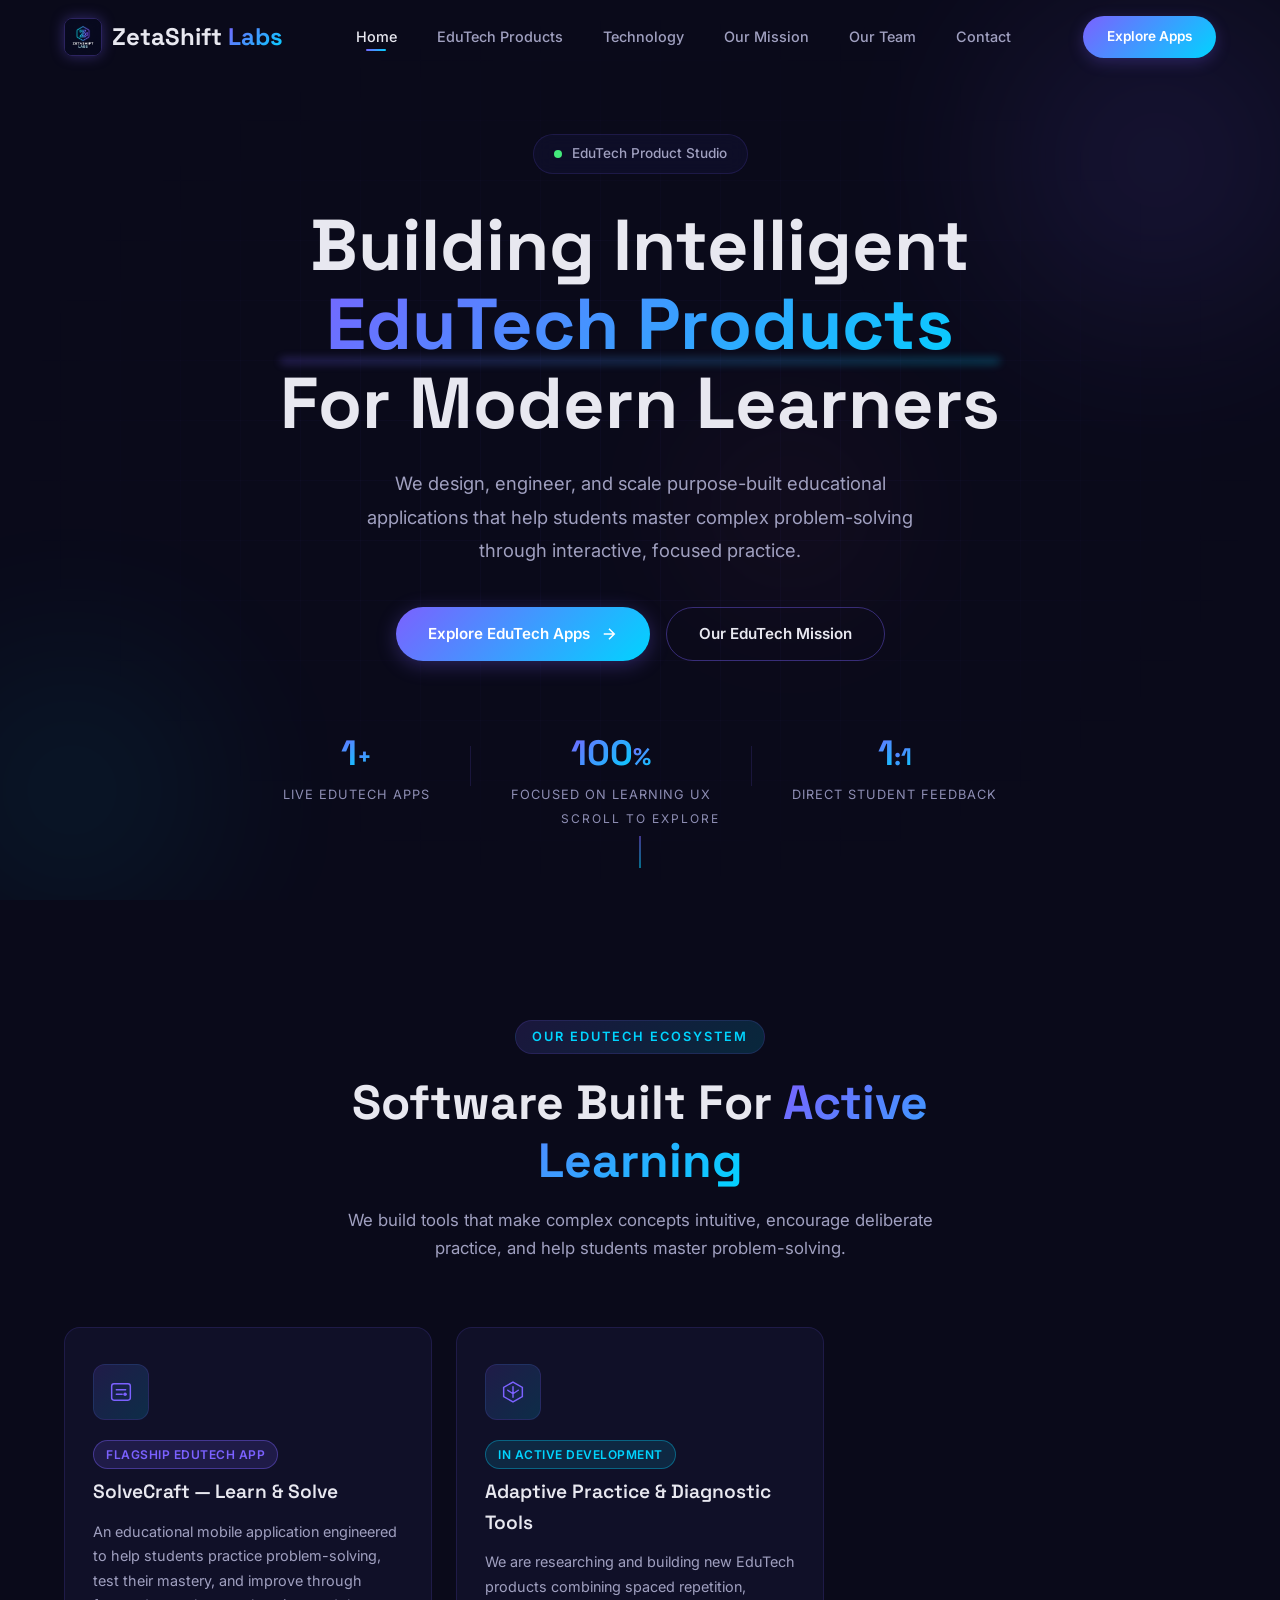
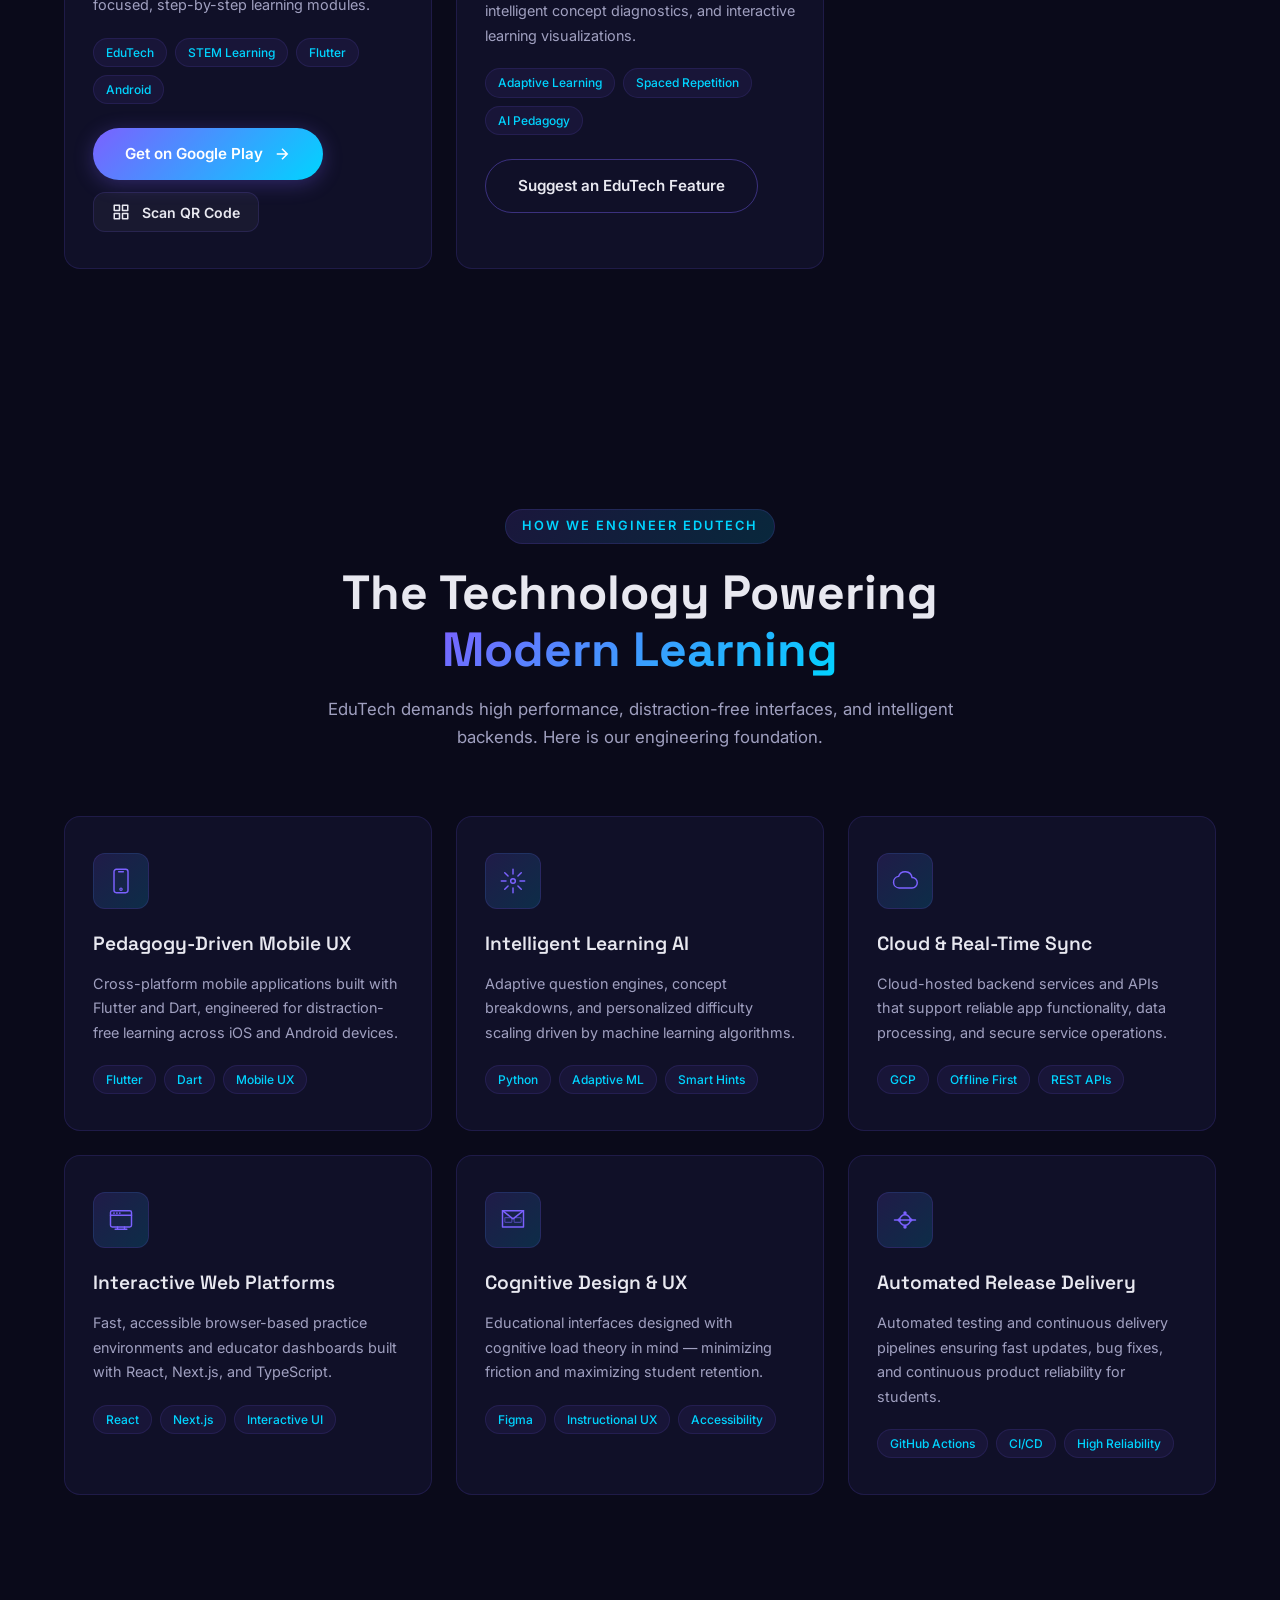
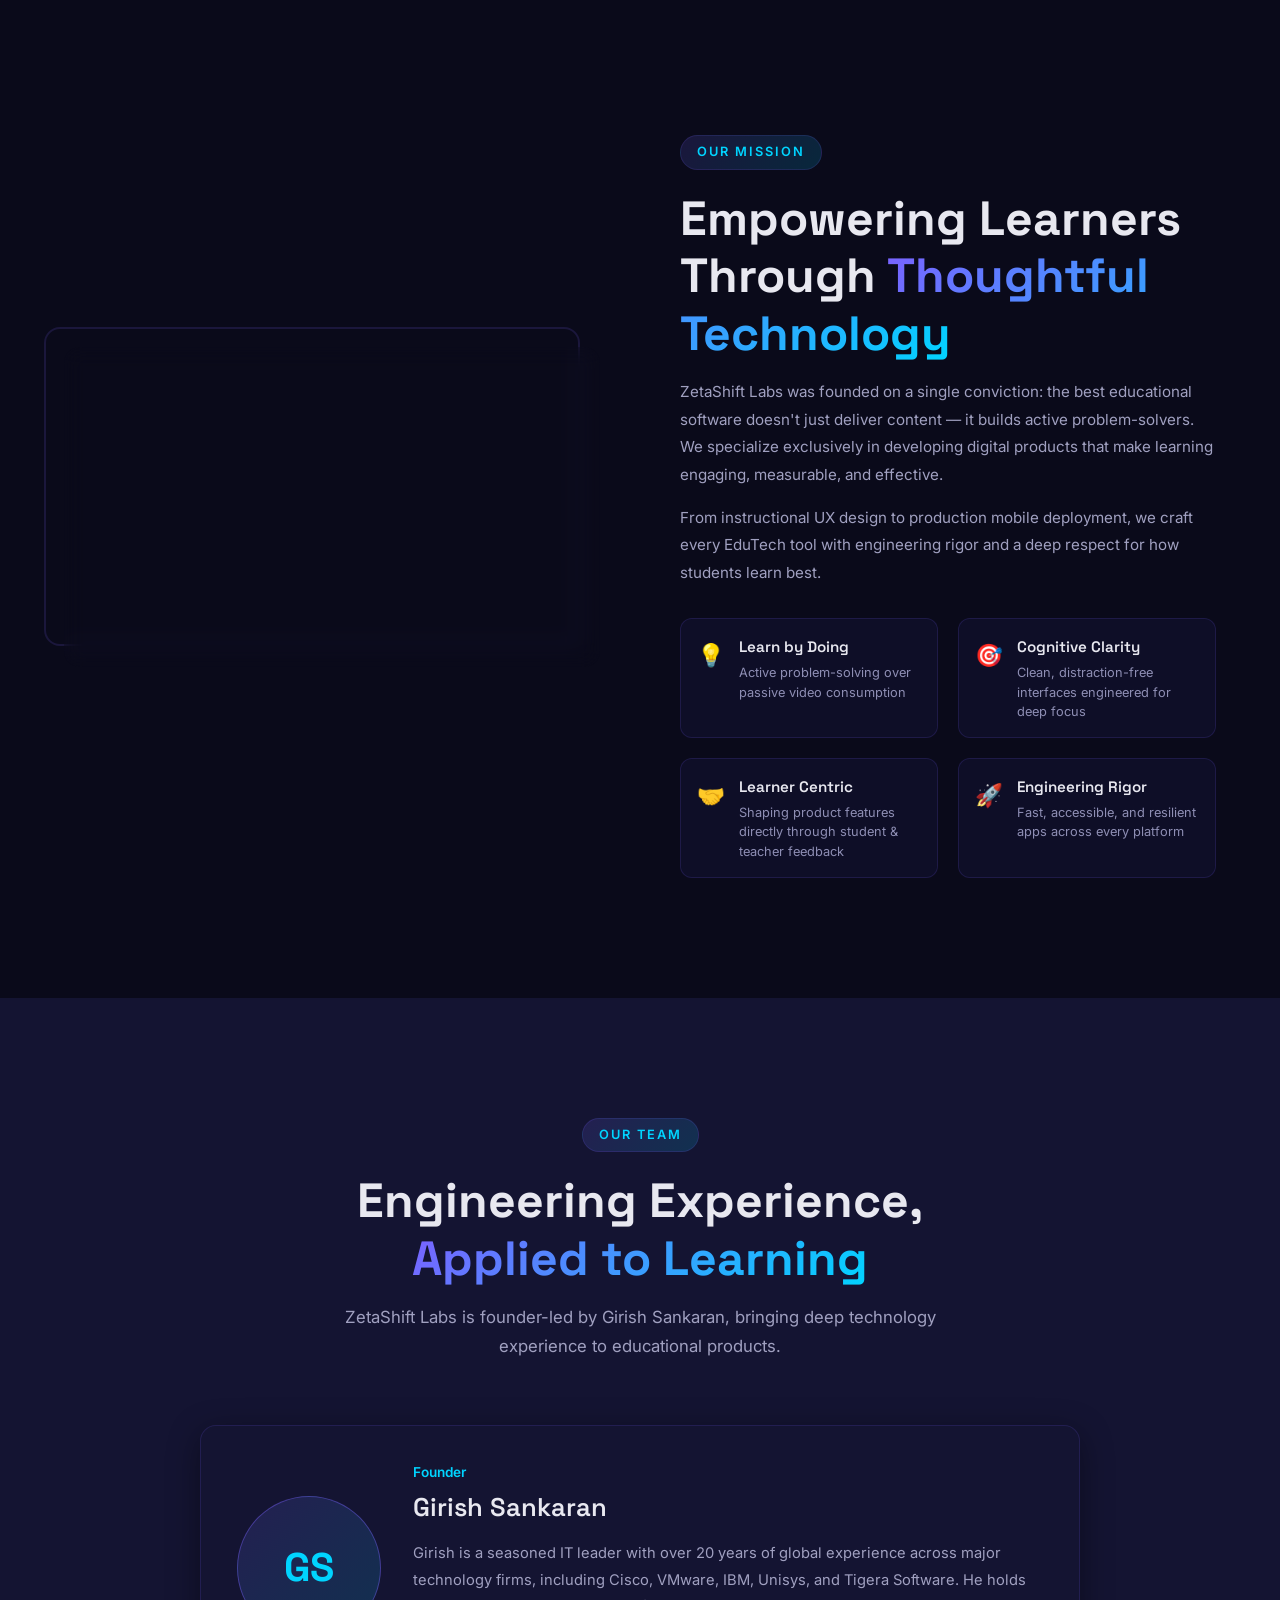
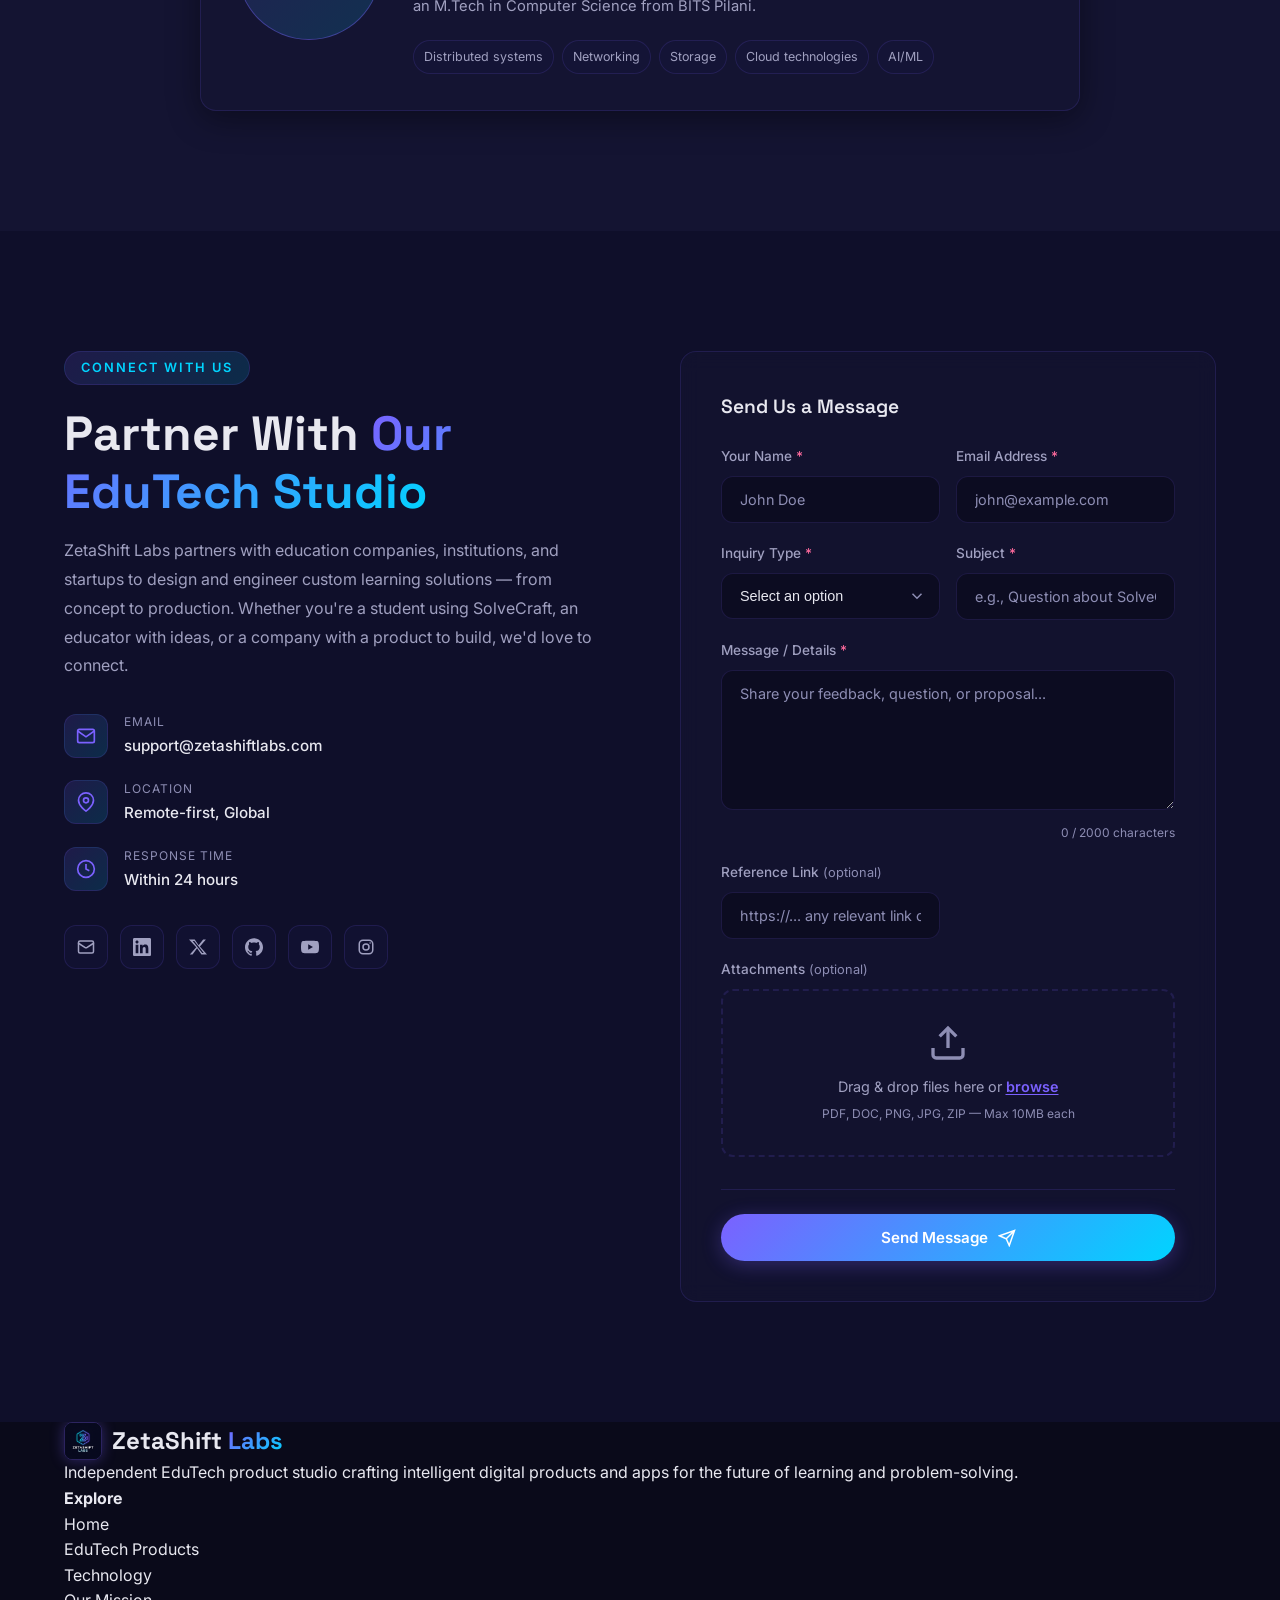
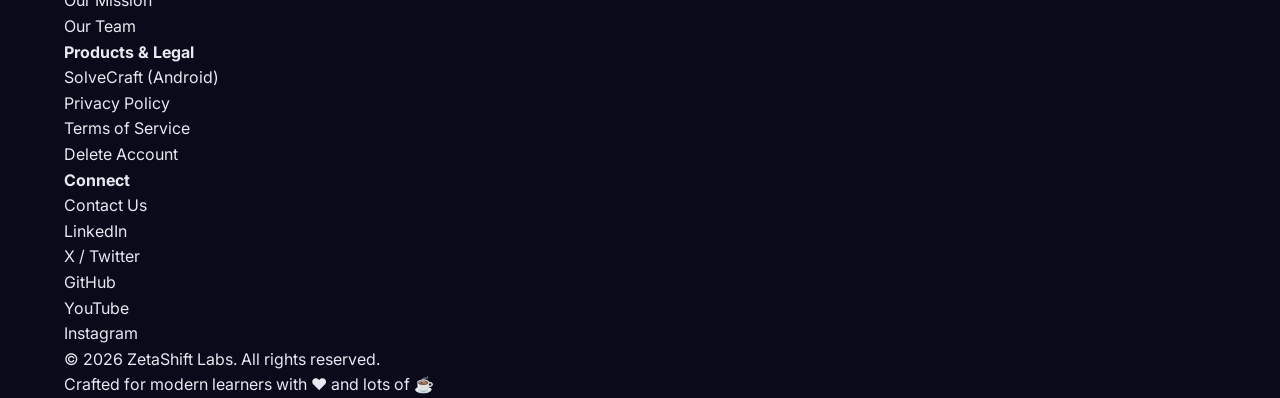
==== index.html @ 67ce3024 "Refine founder profile bio" ====
<!DOCTYPE html>
<html lang="en">

<head>
    <!-- Google tag (gtag.js) -->
    <script async src="https://www.googletagmanager.com/gtag/js?id=G-91YYLYGNWC"></script>
    <script>
      window.dataLayer = window.dataLayer || [];
      function gtag(){dataLayer.push(arguments);}
      gtag('js', new Date());

      gtag('config', 'G-91YYLYGNWC');
    </script>
    <meta charset="UTF-8">
    <meta name="viewport" content="width=device-width, initial-scale=1.0">
    <meta name="description"
        content="ZetaShift Labs — Independent EduTech product studio designing and engineering next-generation learning apps, problem-solving tools, and interactive educational platforms.">
    <meta name="keywords"
        content="EduTech, educational technology, learning apps, SolveCraft, problem solving, STEM education, mobile learning, ZetaShift Labs">
    <meta name="author" content="ZetaShift Labs">
    <meta property="og:title" content="ZetaShift Labs — EduTech Product Studio & Learning Apps">
    <meta property="og:description"
        content="Designing and engineering next-generation EduTech products and learning applications that transform how people learn.">
    <meta property="og:type" content="website">
    <meta property="og:url" content="https://zetashiftlabs.com/">
    <meta property="og:site_name" content="ZetaShift Labs">
    <meta property="og:image" content="https://zetashiftlabs.com/zetashift-logo.jpg">
    <meta property="og:image:width" content="1024">
    <meta property="og:image:height" content="1024">
    <meta property="og:image:alt" content="ZetaShift Labs Logo">
    <meta name="twitter:card" content="summary_large_image">
    <meta name="twitter:title" content="ZetaShift Labs — EduTech Product Studio & Learning Apps">
    <meta name="twitter:description"
        content="Designing and engineering next-generation EduTech products and learning applications that transform how people learn.">
    <meta name="twitter:image" content="https://zetashiftlabs.com/zetashift-logo.jpg">
    <link rel="canonical" href="https://zetashiftlabs.com/">
    <title>ZetaShift Labs — EduTech Product Studio & Learning Apps</title>
    <link rel="icon" type="image/x-icon" href="favicon.ico">
    <link rel="icon" type="image/png" sizes="48x48" href="favicon-48x48.png">
    <link rel="icon" type="image/png" sizes="96x96" href="favicon-96x96.png">
    <link rel="icon" type="image/png" sizes="192x192" href="favicon-192x192.png">
    <link rel="apple-touch-icon" sizes="180x180" href="apple-touch-icon.png">
    <link rel="preconnect" href="https://fonts.googleapis.com">
    <link rel="preconnect" href="https://fonts.gstatic.com" crossorigin>
    <link
        href="https://fonts.googleapis.com/css2?family=Inter:wght@300;400;500;600;700;800;900&family=Space+Grotesk:wght@400;500;600;700&display=swap"
        rel="stylesheet">
    <link rel="stylesheet" href="index.css">

    <!-- Schema.org Structured Data -->
    <script type="application/ld+json">
    {
      "@context": "https://schema.org",
      "@graph": [
        {
          "@type": "WebSite",
          "@id": "https://zetashiftlabs.com/#website",
          "url": "https://zetashiftlabs.com/",
          "name": "ZetaShift Labs",
          "alternateName": [
            "zetashiftlabs",
            "ZetaShift",
            "ZetaShiftLabs",
            "ZetaShift Labs Studio"
          ],
          "description": "EduTech product studio designing and engineering next-generation learning apps, problem-solving tools, and interactive educational platforms.",
          "inLanguage": "en"
        },
        {
          "@type": "Organization",
          "@id": "https://zetashiftlabs.com/#organization",
          "name": "ZetaShift Labs",
          "alternateName": "zetashiftlabs",
          "url": "https://zetashiftlabs.com/",
          "logo": {
            "@type": "ImageObject",
            "url": "https://zetashiftlabs.com/favicon-192x192.png",
            "width": 192,
            "height": 192
          },
          "image": "https://zetashiftlabs.com/zetashift-logo.jpg",
          "description": "EduTech product studio designing and building next-generation learning applications and educational tools.",
          "contactPoint": {
            "@type": "ContactPoint",
            "email": "support@zetashiftlabs.com",
            "contactType": "customer service"
          },
          "sameAs": [
            "https://www.linkedin.com/company/zetashift-labs/",
            "https://github.com/ZetaShift-Labs"
          ]
        },
        {
          "@type": "SoftwareApplication",
          "@id": "https://zetashiftlabs.com/#solvecraft",
          "name": "SolveCraft — Learn & Solve",
          "operatingSystem": "Android",
          "applicationCategory": "EducationalApplication",
          "installUrl": "https://play.google.com/store/apps/details?id=com.girishks.snapsolve",
          "author": {
            "@id": "https://zetashiftlabs.com/#organization"
          },
          "publisher": {
            "@id": "https://zetashiftlabs.com/#organization"
          },
          "offers": {
            "@type": "Offer",
            "price": "0",
            "priceCurrency": "INR"
          },
          "description": "Educational mobile application engineered to help students practice problem-solving, test mastery, and learn through focused step-by-step learning modules."
        }
      ]
    }
    </script>
</head>

<body>
    <!-- ========== NAVIGATION ========== -->
    <nav class="navbar" id="navbar">
        <div class="nav-container">
            <a href="#home" class="nav-logo" id="nav-logo">
                <img src="zetashift-logo.jpg" alt="ZetaShift Labs Logo" class="logo-img">
                <span class="logo-text">ZetaShift <span class="logo-accent">Labs</span></span>
            </a>
            <ul class="nav-links" id="nav-links">
                <li><a href="#home" class="nav-link active">Home</a></li>
                <li><a href="#products" class="nav-link">EduTech Products</a></li>
                <li><a href="#technology" class="nav-link">Technology</a></li>
                <li><a href="#about" class="nav-link">Our Mission</a></li>
                <li><a href="#team" class="nav-link">Our Team</a></li>
                <li><a href="#contact" class="nav-link">Contact</a></li>
            </ul>
            <a href="#products" class="nav-cta" id="nav-cta">Explore Apps</a>
            <button class="nav-toggle" id="nav-toggle" aria-label="Toggle navigation">
                <span class="toggle-line"></span>
                <span class="toggle-line"></span>
                <span class="toggle-line"></span>
            </button>
        </div>
    </nav>

    <!-- ========== HERO SECTION ========== -->
    <section class="hero" id="home">
        <div class="hero-bg">
            <div class="hero-grid"></div>
            <div class="hero-orb hero-orb--1"></div>
            <div class="hero-orb hero-orb--2"></div>
            <div class="hero-orb hero-orb--3"></div>
            <div class="hero-particles" id="hero-particles"></div>
        </div>
        <div class="hero-content">
            <div class="hero-badge" id="hero-badge">
                <span class="badge-dot"></span>
                <span>EduTech Product Studio</span>
            </div>
            <h1 class="hero-title" id="hero-title">
                <span class="title-line">Building Intelligent</span>
                <span class="title-line title-gradient">EduTech Products</span>
                <span class="title-line">For Modern Learners</span>
            </h1>
            <p class="hero-subtitle" id="hero-subtitle">
                We design, engineer, and scale purpose-built educational applications that help students master complex problem-solving through interactive, focused practice.
            </p>
            <div class="hero-actions" id="hero-actions">
                <a href="#products" class="btn btn-primary">
                    <span>Explore EduTech Apps</span>
                    <svg class="btn-arrow" viewBox="0 0 24 24" fill="none" stroke="currentColor" stroke-width="2">
                        <path d="M5 12h14M12 5l7 7-7 7" />
                    </svg>
                </a>
                <a href="#about" class="btn btn-secondary">
                    <span>Our EduTech Mission</span>
                </a>
            </div>

            <div class="hero-stats" id="hero-stats">
                <div class="stat">
                    <span class="stat-number" data-count="1">0</span><span class="stat-suffix">+</span>
                    <span class="stat-label">Live EduTech Apps</span>
                </div>
                <div class="stat-divider"></div>
                <div class="stat">
                    <span class="stat-number" data-count="100">0</span><span class="stat-suffix">%</span>
                    <span class="stat-label">Focused on Learning UX</span>
                </div>
                <div class="stat-divider"></div>
                <div class="stat">
                    <span class="stat-number" data-count="1">0</span><span class="stat-suffix">:1</span>
                    <span class="stat-label">Direct Student Feedback</span>
                </div>
            </div>
        </div>
        <div class="hero-scroll">
            <a href="#products" class="scroll-indicator" id="scroll-indicator">
                <span class="scroll-text">Scroll to explore</span>
                <span class="scroll-line"></span>
            </a>
        </div>
    </section>

    <!-- ========== PRODUCTS SECTION (PRIMARY SHOWCASE) ========== -->
    <section class="section products-section" id="products">
        <div class="container">
            <div class="section-header">
                <span class="section-tag">Our EduTech Ecosystem</span>
                <h2 class="section-title">Software Built For <span class="text-gradient">Active Learning</span></h2>
                <p class="section-subtitle">We build tools that make complex concepts intuitive, encourage deliberate practice, and help students master problem-solving.</p>
            </div>

            <div class="services-grid">
                <!-- Flagship Product: SolveCraft -->
                <div class="service-card" id="featured-solvecraft">
                    <div class="service-icon">
                        <svg viewBox="0 0 48 48" fill="none">
                            <rect x="8" y="10" width="32" height="28" rx="4" stroke="currentColor" stroke-width="2.5" />
                            <path d="M16 20h16M16 28h10" stroke="currentColor" stroke-width="2.5"
                                stroke-linecap="round" />
                            <circle cx="31" cy="28" r="3" fill="currentColor" />
                        </svg>
                    </div>
                    <div style="display: flex; align-items: center; gap: 8px; margin-bottom: 8px;">
                        <span class="badge-pill">Flagship EduTech App</span>
                    </div>
                    <h3 class="service-title">SolveCraft — Learn & Solve</h3>
                    <p class="service-desc">An educational mobile application engineered to help students practice problem-solving, test their mastery, and improve through focused, step-by-step learning modules.</p>
                    <ul class="service-tags">
                        <li>EduTech</li>
                        <li>STEM Learning</li>
                        <li>Flutter</li>
                        <li>Android</li>
                    </ul>
                    <div class="solvecraft-actions">
                        <a href="https://play.google.com/store/apps/details?id=com.girishks.snapsolve" target="_blank"
                            rel="noopener noreferrer" class="btn btn-primary" id="btn-playstore-download"
                            data-package="com.girishks.snapsolve"
                            style="display: inline-flex; width: auto;">
                            <span>Get on Google Play</span>
                            <svg class="btn-arrow" viewBox="0 0 24 24" fill="none" stroke="currentColor" stroke-width="2">
                                <path d="M5 12h14M12 5l7 7-7 7" />
                            </svg>
                        </a>

                        <div class="qr-code-wrapper" id="qr-scan-wrapper">
                            <button type="button" class="btn btn-secondary qr-trigger-btn" id="qr-toggle-btn"
                                aria-expanded="false" aria-controls="solvecraft-qr-popover" title="Scan QR to install directly on phone">
                                <svg width="18" height="18" viewBox="0 0 24 24" fill="none" stroke="currentColor" stroke-width="2" stroke-linecap="round" stroke-linejoin="round" style="margin-right: 6px;">
                                    <rect x="3" y="3" width="7" height="7"></rect>
                                    <rect x="14" y="3" width="7" height="7"></rect>
                                    <rect x="14" y="14" width="7" height="7"></rect>
                                    <rect x="3" y="14" width="7" height="7"></rect>
                                </svg>
                                <span>Scan QR Code</span>
                            </button>
                            <div class="qr-code-popover" id="solvecraft-qr-popover" role="dialog" aria-label="SolveCraft Scan Code">
                                <div class="qr-popover-header">
                                    <span class="qr-popover-title">Scan with Phone</span>
                                    <button type="button" class="qr-popover-close" id="qr-close-btn" aria-label="Close QR Code">&times;</button>
                                </div>
                                <div class="qr-img-frame">
                                    <img src="solvecraft-qr.png" alt="SolveCraft Google Play Scan Code" width="160" height="160" loading="lazy">
                                </div>
                                <p class="qr-popover-desc">Point your phone camera to download directly from Google Play</p>
                            </div>
                        </div>
                    </div>
                </div>

                <!-- Product Pipeline / Future Apps -->
                <div class="service-card" id="featured-future">
                    <div class="service-icon">
                        <svg viewBox="0 0 48 48" fill="none">
                            <path d="M24 7l16 9v16l-16 9-16-9V16l16-9z" stroke="currentColor" stroke-width="2.5" />
                            <path d="M24 15v18M15 21l9 6 9-6" stroke="currentColor" stroke-width="2.5"
                                stroke-linecap="round" stroke-linejoin="round" />
                        </svg>
                    </div>
                    <div style="display: flex; align-items: center; gap: 8px; margin-bottom: 8px;">
                        <span class="badge-pill badge-pill--secondary">In Active Development</span>
                    </div>
                    <h3 class="service-title">Adaptive Practice & Diagnostic Tools</h3>
                    <p class="service-desc">We are researching and building new EduTech products combining spaced repetition, intelligent concept diagnostics, and interactive learning visualizations.</p>
                    <ul class="service-tags">
                        <li>Adaptive Learning</li>
                        <li>Spaced Repetition</li>
                        <li>AI Pedagogy</li>
                    </ul>
                    <div style="margin-top: 1.5rem;">
                        <a href="#contact" class="btn btn-secondary" style="display: inline-flex; width: auto;">
                            <span>Suggest an EduTech Feature</span>
                        </a>
                    </div>
                </div>
            </div>
        </div>
    </section>

    <!-- ========== TECHNOLOGY & CAPABILITIES SECTION ========== -->
    <section class="section technology" id="technology">
        <div class="container">
            <div class="section-header">
                <span class="section-tag">How We Engineer EduTech</span>
                <h2 class="section-title">The Technology Powering <span class="text-gradient">Modern Learning</span></h2>
                <p class="section-subtitle">EduTech demands high performance, distraction-free interfaces, and intelligent backends. Here is our engineering foundation.</p>
            </div>
            <div class="services-grid">
                <div class="service-card" id="tech-mobile">
                    <div class="service-icon">
                        <svg viewBox="0 0 48 48" fill="none">
                            <rect x="12" y="4" width="24" height="40" rx="4" stroke="currentColor" stroke-width="2.5" />
                            <path d="M20 8h8" stroke="currentColor" stroke-width="2.5" stroke-linecap="round" />
                            <circle cx="24" cy="38" r="2" stroke="currentColor" stroke-width="2" />
                        </svg>
                    </div>
                    <h3 class="service-title">Pedagogy-Driven Mobile UX</h3>
                    <p class="service-desc">Cross-platform mobile applications built with Flutter and Dart, engineered for distraction-free learning across iOS and Android devices.</p>
                    <ul class="service-tags">
                        <li>Flutter</li>
                        <li>Dart</li>
                        <li>Mobile UX</li>
                    </ul>
                </div>
                <div class="service-card" id="tech-ai">
                    <div class="service-icon">
                        <svg viewBox="0 0 48 48" fill="none">
                            <circle cx="24" cy="24" r="4" stroke="currentColor" stroke-width="2.5" />
                            <path
                                d="M24 4v8M24 36v8M4 24h8M36 24h8M9.86 9.86l5.66 5.66M32.48 32.48l5.66 5.66M9.86 38.14l5.66-5.66M32.48 15.52l5.66-5.66"
                                stroke="currentColor" stroke-width="2.5" stroke-linecap="round" />
                        </svg>
                    </div>
                    <h3 class="service-title">Intelligent Learning AI</h3>
                    <p class="service-desc">Adaptive question engines, concept breakdowns, and personalized difficulty scaling driven by machine learning algorithms.</p>
                    <ul class="service-tags">
                        <li>Python</li>
                        <li>Adaptive ML</li>
                        <li>Smart Hints</li>
                    </ul>
                </div>
                <div class="service-card" id="tech-cloud">
                    <div class="service-icon">
                        <svg viewBox="0 0 48 48" fill="none">
                            <path d="M14 36a10 10 0 01-1-19.9A12 12 0 0136.1 18 8 8 0 0136 36H14z" stroke="currentColor"
                                stroke-width="2.5" stroke-linecap="round" stroke-linejoin="round" />
                        </svg>
                    </div>
                    <h3 class="service-title">Cloud & Real-Time Sync</h3>
                    <p class="service-desc">Cloud-hosted backend services and APIs that support reliable app functionality, data processing, and secure service operations.</p>
                    <ul class="service-tags">
                        <li>GCP</li>
                        <li>Offline First</li>
                        <li>REST APIs</li>
                    </ul>
                </div>
                <div class="service-card" id="tech-web">
                    <div class="service-icon">
                        <svg viewBox="0 0 48 48" fill="none">
                            <rect x="6" y="8" width="36" height="28" rx="3" stroke="currentColor" stroke-width="2.5" />
                            <path d="M6 16h36M18 36v4M30 36v4M14 40h20" stroke="currentColor" stroke-width="2.5"
                                stroke-linecap="round" />
                            <circle cx="12" cy="12" r="1.5" fill="currentColor" />
                            <circle cx="17" cy="12" r="1.5" fill="currentColor" />
                            <circle cx="22" cy="12" r="1.5" fill="currentColor" />
                        </svg>
                    </div>
                    <h3 class="service-title">Interactive Web Platforms</h3>
                    <p class="service-desc">Fast, accessible browser-based practice environments and educator dashboards built with React, Next.js, and TypeScript.</p>
                    <ul class="service-tags">
                        <li>React</li>
                        <li>Next.js</li>
                        <li>Interactive UI</li>
                    </ul>
                </div>
                <div class="service-card" id="tech-ui">
                    <div class="service-icon">
                        <svg viewBox="0 0 48 48" fill="none">
                            <path d="M6 8h36v28H6z" stroke="currentColor" stroke-width="2.5" stroke-linejoin="round" />
                            <path d="M6 8l18 14L42 8" stroke="currentColor" stroke-width="2.5" stroke-linecap="round"
                                stroke-linejoin="round" />
                            <rect x="10" y="20" width="12" height="8" rx="1" stroke="currentColor" stroke-width="2"
                                opacity="0.5" />
                            <rect x="26" y="20" width="12" height="8" rx="1" stroke="currentColor" stroke-width="2"
                                opacity="0.5" />
                        </svg>
                    </div>
                    <h3 class="service-title">Cognitive Design & UX</h3>
                    <p class="service-desc">Educational interfaces designed with cognitive load theory in mind — minimizing friction and maximizing student retention.</p>
                    <ul class="service-tags">
                        <li>Figma</li>
                        <li>Instructional UX</li>
                        <li>Accessibility</li>
                    </ul>
                </div>
                <div class="service-card" id="tech-devops">
                    <div class="service-icon">
                        <svg viewBox="0 0 48 48" fill="none">
                            <path d="M6 24h36" stroke="currentColor" stroke-width="2.5" stroke-linecap="round" />
                            <path d="M14 24c4-12 16-12 20 0" stroke="currentColor" stroke-width="2.5"
                                stroke-linecap="round" />
                            <path d="M14 24c4 12 16 12 20 0" stroke="currentColor" stroke-width="2.5"
                                stroke-linecap="round" />
                            <circle cx="14" cy="24" r="3" fill="currentColor" />
                            <circle cx="34" cy="24" r="3" fill="currentColor" />
                            <circle cx="24" cy="12" r="3" fill="currentColor" />
                            <circle cx="24" cy="36" r="3" fill="currentColor" />
                        </svg>
                    </div>
                    <h3 class="service-title">Automated Release Delivery</h3>
                    <p class="service-desc">Automated testing and continuous delivery pipelines ensuring fast updates, bug fixes, and continuous product reliability for students.</p>
                    <ul class="service-tags">
                        <li>GitHub Actions</li>
                        <li>CI/CD</li>
                        <li>High Reliability</li>
                    </ul>
                </div>
            </div>
        </div>
    </section>

    <!-- ========== ABOUT SECTION ========== -->
    <section class="section about" id="about">
        <div class="container">
            <div class="about-grid">
                <div class="about-visual">
                    <div class="about-image-wrapper">
                        <div class="about-pattern"></div>
                        <div class="about-code-block">
                            <div class="code-header">
                                <span class="code-dot code-dot--red"></span>
                                <span class="code-dot code-dot--yellow"></span>
                                <span class="code-dot code-dot--green"></span>
                                <span class="code-filename">edutech.js</span>
                            </div>
                            <div class="code-body">
                                <pre><code><span class="code-keyword">const</span> <span class="code-var">zetaShift</span> = {
  <span class="code-prop">studio</span>: <span class="code-string">"EduTech Product Lab"</span>,
  <span class="code-prop">niche</span>: <span class="code-string">"Interactive Learning & STEM"</span>,
  <span class="code-prop">flagship</span>: <span class="code-string">"SolveCraft"</span>,
  <span class="code-prop">pedagogy</span>: <span class="code-string">"Learn by Doing"</span>,
  <span class="code-prop">buildApps</span>() {
    <span class="code-keyword">return</span> <span class="code-string">`Empowering Curious Minds`</span>;
  }
};</code></pre>
                            </div>
                        </div>
                    </div>
                </div>
                <div class="about-content">
                    <span class="section-tag">Our Mission</span>
                    <h2 class="section-title">Empowering Learners Through <span class="text-gradient">Thoughtful Technology</span></h2>
                    <p class="about-text">
                        ZetaShift Labs was founded on a single conviction: the best educational software doesn't just deliver content — it builds active problem-solvers. We specialize exclusively in developing digital products that make learning engaging, measurable, and effective.
                    </p>
                    <p class="about-text">
                        From instructional UX design to production mobile deployment, we craft every EduTech tool with engineering rigor and a deep respect for how students learn best.
                    </p>
                    <div class="about-values">
                        <div class="value-item">
                            <div class="value-icon" aria-hidden="true">💡</div>
                            <div>
                                <h4 class="value-title">Learn by Doing</h4>
                                <p class="value-desc">Active problem-solving over passive video consumption</p>
                            </div>
                        </div>
                        <div class="value-item">
                            <div class="value-icon" aria-hidden="true">🎯</div>
                            <div>
                                <h4 class="value-title">Cognitive Clarity</h4>
                                <p class="value-desc">Clean, distraction-free interfaces engineered for deep focus</p>
                            </div>
                        </div>
                        <div class="value-item">
                            <div class="value-icon" aria-hidden="true">🤝</div>
                            <div>
                                <h4 class="value-title">Learner Centric</h4>
                                <p class="value-desc">Shaping product features directly through student & teacher feedback</p>
                            </div>
                        </div>
                        <div class="value-item">
                            <div class="value-icon" aria-hidden="true">🚀</div>
                            <div>
                                <h4 class="value-title">Engineering Rigor</h4>
                                <p class="value-desc">Fast, accessible, and resilient apps across every platform</p>
                            </div>
                        </div>
                    </div>
                </div>
            </div>
        </div>
    </section>

    <!-- ========== TEAM SECTION ========== -->
    <section class="section team-section" id="team">
        <div class="container">
            <div class="section-header">
                <span class="section-tag">Our Team</span>
                <h2 class="section-title">Engineering Experience, <span class="text-gradient">Applied to Learning</span></h2>
                <p class="section-subtitle">ZetaShift Labs is founder-led by Girish Sankaran, bringing deep technology experience to educational products.</p>
            </div>
            <article class="team-profile" aria-labelledby="team-founder-name">
                <div class="team-monogram" aria-hidden="true">GS</div>
                <div class="team-profile-content">
                    <p class="team-role">Founder</p>
                    <h3 class="team-name" id="team-founder-name">Girish Sankaran</h3>
                    <p class="team-bio">
                        Girish is a seasoned IT leader with over 20 years of global experience across major technology firms, including Cisco, VMware, IBM, Unisys, and Tigera Software. He holds an M.Tech in Computer Science from BITS Pilani.
                    </p>
                    <ul class="team-specialisms" aria-label="Areas of experience">
                        <li>Distributed systems</li>
                        <li>Networking</li>
                        <li>Storage</li>
                        <li>Cloud technologies</li>
                        <li>AI/ML</li>
                    </ul>
                </div>
            </article>
        </div>
    </section>

    <!-- ========== CONTACT SECTION ========== -->
    <section class="section contact" id="contact">
        <div class="container">
            <div class="contact-grid">
                <div class="contact-info">
                    <span class="section-tag">Connect With Us</span>
                    <h2 class="section-title">Partner With <span class="text-gradient">Our EduTech Studio</span></h2>
                    <p class="contact-text">ZetaShift Labs partners with education companies, institutions, and startups to design and engineer custom learning solutions — from concept to production. Whether you're a student using SolveCraft, an educator with ideas, or a company with a product to build, we'd love to connect.</p>
                    <div class="contact-details">
                        <div class="contact-detail">
                            <div class="contact-detail-icon">
                                <svg viewBox="0 0 24 24" fill="none" stroke="currentColor" stroke-width="2">
                                    <path
                                        d="M4 4h16c1.1 0 2 .9 2 2v12c0 1.1-.9 2-2 2H4c-1.1 0-2-.9-2-2V6c0-1.1.9-2 2-2z" />
                                    <polyline points="22,6 12,13 2,6" />
                                </svg>
                            </div>
                            <div>
                                <span class="detail-label">Email</span>
                                <span class="detail-value">support@zetashiftlabs.com</span>
                            </div>
                        </div>
                        <div class="contact-detail">
                            <div class="contact-detail-icon">
                                <svg viewBox="0 0 24 24" fill="none" stroke="currentColor" stroke-width="2">
                                    <path d="M21 10c0 7-9 13-9 13s-9-6-9-13a9 9 0 0118 0z" />
                                    <circle cx="12" cy="10" r="3" />
                                </svg>
                            </div>
                            <div>
                                <span class="detail-label">Location</span>
                                <span class="detail-value">Remote-first, Global</span>
                            </div>
                        </div>
                        <div class="contact-detail">
                            <div class="contact-detail-icon">
                                <svg viewBox="0 0 24 24" fill="none" stroke="currentColor" stroke-width="2">
                                    <circle cx="12" cy="12" r="10" />
                                    <polyline points="12 6 12 12 16 14" />
                                </svg>
                            </div>
                            <div>
                                <span class="detail-label">Response Time</span>
                                <span class="detail-value">Within 24 hours</span>
                            </div>
                        </div>
                    </div>
                    <div class="contact-socials">
                        <a href="mailto:support@zetashiftlabs.com" class="social-link" id="social-email"
                            aria-label="Email us directly">
                            <svg viewBox="0 0 24 24" fill="none" stroke="currentColor" stroke-width="2"
                                stroke-linecap="round" stroke-linejoin="round">
                                <rect x="2" y="4" width="20" height="16" rx="2" />
                                <path d="m22 7-8.97 5.7a1.94 1.94 0 0 1-2.06 0L2 7" />
                            </svg>
                        </a>
                        <a href="https://www.linkedin.com/company/zetashift-labs/" target="_blank" rel="noopener noreferrer" class="social-link"
                            id="social-linkedin" aria-label="LinkedIn">
                            <svg viewBox="0 0 24 24" fill="currentColor">
                                <path
                                    d="M20.447 20.452h-3.554v-5.569c0-1.328-.027-3.037-1.852-3.037-1.853 0-2.136 1.445-2.136 2.939v5.667H9.351V9h3.414v1.561h.046c.477-.9 1.637-1.85 3.37-1.85 3.601 0 4.267 2.37 4.267 5.455v6.286zM5.337 7.433c-1.144 0-2.063-.926-2.063-2.065 0-1.138.92-2.063 2.063-2.063 1.14 0 2.064.925 2.064 2.063 0 1.139-.925 2.065-2.064 2.065zm1.782 13.019H3.555V9h3.564v11.452zM22.225 0H1.771C.792 0 0 .774 0 1.729v20.542C0 23.227.792 24 1.771 24h20.451C23.2 24 24 23.227 24 22.271V1.729C24 .774 23.2 0 22.222 0h.003z" />
                            </svg>
                        </a>
                        <a href="https://x.com/zetashiftlabs" target="_blank" rel="noopener noreferrer" class="social-link" id="social-x" aria-label="X / Twitter">
                            <svg viewBox="0 0 24 24" fill="currentColor" aria-hidden="true">
                                <path d="M18.901 2h3.68l-8.04 9.19L24 22h-7.406l-5.8-8.485L4.74 22H1.06l8.6-9.83L0 2h7.594l5.243 7.77L18.901 2Zm-1.29 18h2.039L7.084 3.9H4.936L17.611 20Z"/>
                            </svg>
                        </a>
                        <a href="https://github.com/ZetaShift-Labs" target="_blank" rel="noopener noreferrer" class="social-link"
                            id="social-github" aria-label="GitHub">
                            <svg viewBox="0 0 24 24" fill="currentColor">
                                <path
                                    d="M12 .297c-6.63 0-12 5.373-12 12 0 5.303 3.438 9.8 8.205 11.385.6.113.82-.258.82-.577 0-.285-.01-1.04-.015-2.04-3.338.724-4.042-1.61-4.042-1.61C4.422 18.07 3.633 17.7 3.633 17.7c-1.087-.744.084-.729.084-.729 1.205.084 1.838 1.236 1.838 1.236 1.07 1.835 2.809 1.305 3.495.998.108-.776.417-1.305.76-1.605-2.665-.3-5.466-1.332-5.466-5.93 0-1.31.465-2.38 1.235-3.22-.135-.303-.54-1.523.105-3.176 0 0 1.005-.322 3.3 1.23.96-.267 1.98-.399 3-.405 1.02.006 2.04.138 3 .405 2.28-1.552 3.285-1.23 3.285-1.23.645 1.653.24 2.873.12 3.176.765.84 1.23 1.91 1.23 3.22 0 4.61-2.805 5.625-5.475 5.92.42.36.81 1.096.81 2.22 0 1.606-.015 2.896-.015 3.286 0 .315.21.69.825.57C20.565 22.092 24 17.592 24 12.297c0-6.627-5.373-12-12-12" />
                            </svg>
                        </a>
                        <a href="https://www.youtube.com/@ZetaShiftLabs" target="_blank" rel="noopener noreferrer" class="social-link"
                            id="social-youtube" aria-label="YouTube">
                            <svg viewBox="0 0 24 24" fill="currentColor" aria-hidden="true">
                                <path d="M23.5 6.2a3 3 0 0 0-2.1-2.1C19.5 3.6 12 3.6 12 3.6s-7.5 0-9.4.5A3 3 0 0 0 .5 6.2 31 31 0 0 0 0 12a31 31 0 0 0 .5 5.8 3 3 0 0 0 2.1 2.1c1.9.5 9.4.5 9.4.5s7.5 0 9.4-.5a3 3 0 0 0 2.1-2.1A31 31 0 0 0 24 12a31 31 0 0 0-.5-5.8ZM9.6 15.6V8.4l6.3 3.6-6.3 3.6Z" />
                            </svg>
                        </a>
                        <a href="https://www.instagram.com/zetashiftlabs/" target="_blank" rel="noopener noreferrer" class="social-link"
                            id="social-instagram" aria-label="Instagram">
                            <svg viewBox="0 0 24 24" fill="none" stroke="currentColor" stroke-width="2" aria-hidden="true">
                                <rect x="3" y="3" width="18" height="18" rx="5" />
                                <circle cx="12" cy="12" r="4" />
                                <circle cx="17.5" cy="6.5" r="1" fill="currentColor" stroke="none" />
                            </svg>
                        </a>
                    </div>
                </div>
                <div class="contact-form-wrapper">
                    <form class="contact-form" id="contact-form" novalidate>
                        <!-- Honeypot Anti-Spam Field (hidden from human users) -->
                        <div style="position: absolute; left: -9999px; opacity: 0; pointer-events: none;" aria-hidden="true">
                            <label for="form-botcheck">Leave this field blank</label>
                            <input type="text" id="form-botcheck" name="botcheck" tabindex="-1" autocomplete="off">
                        </div>

                        <h3 class="form-step-title">Send Us a Message</h3>

                        <div class="form-row">
                            <div class="form-group">
                                <label for="name" class="form-label">Your Name <span class="required">*</span></label>
                                <input type="text" id="name" name="name" class="form-input" placeholder="John Doe" required>
                                <span class="form-error" id="name-error">Please enter your name</span>
                            </div>
                            <div class="form-group">
                                <label for="email" class="form-label">Email Address <span class="required">*</span></label>
                                <input type="email" id="email" name="email" class="form-input" placeholder="john@example.com" required>
                                <span class="form-error" id="email-error">Please enter a valid email</span>
                            </div>
                        </div>

                        <div class="form-row">
                            <div class="form-group">
                                <label for="inquiry-type" class="form-label">Inquiry Type <span class="required">*</span></label>
                                <div class="select-wrapper">
                                    <select id="inquiry-type" name="inquiry-type" class="form-input form-select" required>
                                        <option value="" disabled selected>Select an option</option>
                                        <option value="SolveCraft Student Feedback / Support">SolveCraft Student Feedback & Support</option>
                                        <option value="Educator / Curriculum Partnership">Educator / Curriculum Partnership</option>
                                        <option value="EduTech Feature Suggestion">EduTech Feature Suggestion</option>
                                        <option value="General EduTech Inquiry">General Studio Inquiry</option>
                                    </select>
                                    <svg class="select-arrow" viewBox="0 0 24 24" fill="none" stroke="currentColor" stroke-width="2">
                                        <path d="M6 9l6 6 6-6" />
                                    </svg>
                                </div>
                                <span class="form-error" id="inquiry-type-error">Please select an inquiry type</span>
                            </div>
                            <div class="form-group">
                                <label for="subject" class="form-label">Subject <span class="required">*</span></label>
                                <input type="text" id="subject" name="subject" class="form-input" placeholder="e.g., Question about SolveCraft" required>
                                <span class="form-error" id="subject-error">Please enter a subject</span>
                            </div>
                        </div>

                        <div class="form-group">
                            <label for="message" class="form-label">Message / Details <span class="required">*</span></label>
                            <textarea id="message" name="message" class="form-input form-textarea"
                                placeholder="Share your feedback, question, or proposal..."
                                rows="5" required></textarea>
                            <span class="form-error" id="message-error">Please enter your message</span>
                            <div class="char-counter"><span id="char-count">0</span> / 2000 characters</div>
                        </div>

                        <div class="form-row">
                            <div class="form-group" style="flex: 1;">
                                <label class="form-label">Reference Link <span class="form-hint">(optional)</span></label>
                                <input type="url" id="reference-link" name="reference-link" class="form-input"
                                    placeholder="https://... any relevant link or reference">
                            </div>
                        </div>

                        <div class="form-group">
                            <label class="form-label">Attachments <span class="form-hint">(optional)</span></label>
                            <div class="file-upload" id="file-upload">
                                <input type="file" id="file-input" name="attachments" multiple
                                    accept=".pdf,.doc,.docx,.png,.jpg,.jpeg,.zip" hidden>
                                <div class="file-upload-area" id="file-upload-area">
                                    <svg class="file-upload-icon" viewBox="0 0 24 24" fill="none"
                                        stroke="currentColor" stroke-width="2">
                                        <path d="M21 15v4a2 2 0 01-2 2H5a2 2 0 01-2-2v-4" />
                                        <polyline points="17 8 12 3 7 8" />
                                        <line x1="12" y1="3" x2="12" y2="15" />
                                    </svg>
                                    <p class="file-upload-text">Drag & drop files here or <span
                                            class="file-upload-link">browse</span></p>
                                    <p class="file-upload-hint">PDF, DOC, PNG, JPG, ZIP — Max 10MB each</p>
                                </div>
                                <div class="file-list" id="file-list"></div>
                            </div>
                        </div>

                        <div class="form-nav" style="margin-top: 20px;">
                            <button type="submit" class="btn btn-primary btn-full" id="contact-submit">
                                <span>Send Message</span>
                                <svg class="btn-arrow" viewBox="0 0 24 24" fill="none" stroke="currentColor"
                                    stroke-width="2">
                                    <path d="M22 2L11 13M22 2l-7 20-4-9-9-4 20-7z" />
                                </svg>
                            </button>
                        </div>

                        <!-- SUCCESS STATE -->
                        <div class="form-success" id="form-success">
                            <div class="success-animation">
                                <svg class="success-checkmark" viewBox="0 0 52 52">
                                    <circle class="success-circle" cx="26" cy="26" r="25" fill="none" />
                                    <path class="success-check" fill="none" d="M14.1 27.2l7.1 7.2 16.7-16.8" />
                                </svg>
                            </div>
                            <h3 class="success-title">Message Received!</h3>
                            <p class="success-text">Thank you for connecting with ZetaShift Labs. We've received your message and will get back to you shortly.</p>
                            <button type="button" class="btn btn-secondary" onclick="resetForm()">Send Another Message</button>
                        </div>
                    </form>
                </div>
            </div>
        </div>
    </section>

    <!-- ========== FOOTER ========== -->
    <footer class="footer" id="footer">
        <div class="container">
            <div class="footer-grid">
                <div class="footer-brand">
                    <a href="#home" class="nav-logo">
                        <img src="zetashift-logo.jpg" alt="ZetaShift Labs Logo" class="logo-img">
                        <span class="logo-text">ZetaShift <span class="logo-accent">Labs</span></span>
                    </a>
                    <p class="footer-desc">Independent EduTech product studio crafting intelligent digital products and apps for the future of learning and problem-solving.</p>
                </div>
                <div class="footer-links-group">
                    <h4 class="footer-heading">Explore</h4>
                    <ul class="footer-links">
                        <li><a href="#home">Home</a></li>
                        <li><a href="#products">EduTech Products</a></li>
                        <li><a href="#technology">Technology</a></li>
                        <li><a href="#about">Our Mission</a></li>
                        <li><a href="#team">Our Team</a></li>
                    </ul>
                </div>
                <div class="footer-links-group">
                    <h4 class="footer-heading">Products & Legal</h4>
                    <ul class="footer-links">
                        <li><a href="https://play.google.com/store/apps/details?id=com.girishks.snapsolve" data-package="com.girishks.snapsolve" target="_blank" rel="noopener noreferrer">SolveCraft (Android)</a></li>
                        <li><a href="privacy-policy.html" target="_blank">Privacy Policy</a></li>
                        <li><a href="terms-of-service.html" target="_blank">Terms of Service</a></li>
                        <li><a href="delete-account.html" target="_blank">Delete Account</a></li>
                    </ul>
                </div>
                <div class="footer-links-group">
                    <h4 class="footer-heading">Connect</h4>
                    <ul class="footer-links">
                        <li><a href="#contact">Contact Us</a></li>
                        <li><a href="https://www.linkedin.com/company/zetashift-labs/" target="_blank" rel="noopener noreferrer">LinkedIn</a></li>
                        <li><a href="https://x.com/zetashiftlabs" target="_blank" rel="noopener noreferrer">X / Twitter</a></li>
                        <li><a href="https://github.com/ZetaShift-Labs" target="_blank" rel="noopener noreferrer">GitHub</a></li>
                        <li><a href="https://www.youtube.com/@ZetaShiftLabs" target="_blank" rel="noopener noreferrer">YouTube</a></li>
                        <li><a href="https://www.instagram.com/zetashiftlabs/" target="_blank" rel="noopener noreferrer">Instagram</a></li>
                    </ul>
                </div>
            </div>
            <div class="footer-bottom">
                <p>&copy; 2026 ZetaShift Labs. All rights reserved.</p>
                <p>Crafted for modern learners with ❤️ and lots of ☕</p>
            </div>
        </div>
    </footer>

    <script src="script.js"></script>
</body>

</html>
---- index.css ----
/* ============================================
   ZETASHIFT LABS — Design System & Global Styles
   Dark Futuristic Theme with Glassmorphism
   ============================================ */

/* ---------- CSS Custom Properties ---------- */
:root {
    /* Colors */
    --bg-primary: #0a0a1a;
    --bg-secondary: #0f0f2a;
    --bg-tertiary: #141432;
    --bg-card: rgba(20, 20, 50, 0.6);
    --bg-glass: rgba(20, 20, 60, 0.4);
    --bg-glass-hover: rgba(30, 30, 80, 0.6);

    --text-primary: #e8e8f0;
    --text-secondary: #a0a0c0;
    --text-muted: #8e8eb4;

    --accent-primary: #7b61ff;
    --accent-secondary: #00d4ff;
    --accent-tertiary: #ff6b9d;
    --accent-success: #43e97b;

    --gradient-primary: linear-gradient(135deg, #7b61ff 0%, #00d4ff 100%);
    --gradient-secondary: linear-gradient(135deg, #ff6b9d 0%, #7b61ff 100%);
    --gradient-accent: linear-gradient(135deg, #00d4ff 0%, #43e97b 100%);
    --gradient-glow: linear-gradient(135deg, rgba(123, 97, 255, 0.15) 0%, rgba(0, 212, 255, 0.15) 100%);

    --border-color: rgba(123, 97, 255, 0.15);
    --border-glow: rgba(123, 97, 255, 0.4);

    --shadow-sm: 0 2px 8px rgba(0, 0, 0, 0.3);
    --shadow-md: 0 8px 32px rgba(0, 0, 0, 0.4);
    --shadow-lg: 0 16px 64px rgba(0, 0, 0, 0.5);
    --shadow-glow: 0 0 40px rgba(123, 97, 255, 0.2);
    --shadow-glow-strong: 0 0 60px rgba(123, 97, 255, 0.35);

    /* Typography */
    --font-heading: 'Space Grotesk', sans-serif;
    --font-body: 'Inter', sans-serif;

    /* Spacing */
    --section-padding: 120px 0;
    --container-width: 1200px;
    --container-padding: 0 24px;

    /* Transitions */
    --transition-fast: 0.2s cubic-bezier(0.4, 0, 0.2, 1);
    --transition-base: 0.3s cubic-bezier(0.4, 0, 0.2, 1);
    --transition-slow: 0.5s cubic-bezier(0.4, 0, 0.2, 1);
    --transition-spring: 0.6s cubic-bezier(0.34, 1.56, 0.64, 1);

    /* Border radius */
    --radius-sm: 8px;
    --radius-md: 12px;
    --radius-lg: 16px;
    --radius-xl: 24px;
    --radius-full: 999px;
}

/* ---------- Reset & Base ---------- */
*,
*::before,
*::after {
    margin: 0;
    padding: 0;
    box-sizing: border-box;
}

html {
    scroll-behavior: smooth;
    scroll-padding-top: 80px;
}

body {
    font-family: var(--font-body);
    background-color: var(--bg-primary);
    color: var(--text-primary);
    line-height: 1.6;
    overflow-x: hidden;
    -webkit-font-smoothing: antialiased;
    -moz-osx-font-smoothing: grayscale;
}

a {
    color: inherit;
    text-decoration: none;
}

img {
    max-width: 100%;
    display: block;
}

ul {
    list-style: none;
}

button {
    background: none;
    border: none;
    cursor: pointer;
    font-family: inherit;
    color: inherit;
}

input,
textarea {
    font-family: inherit;
}

.container {
    max-width: var(--container-width);
    margin: 0 auto;
    padding: var(--container-padding);
}

/* ---------- Utility Classes ---------- */
.text-gradient {
    background: var(--gradient-primary);
    -webkit-background-clip: text;
    -webkit-text-fill-color: transparent;
    background-clip: text;
}

.section {
    padding: var(--section-padding);
    position: relative;
}

.section-header {
    text-align: center;
    max-width: 640px;
    margin: 0 auto 64px;
}

.section-tag {
    display: inline-flex;
    align-items: center;
    gap: 8px;
    padding: 6px 16px;
    background: var(--gradient-glow);
    border: 1px solid var(--border-color);
    border-radius: var(--radius-full);
    font-size: 0.8rem;
    font-weight: 600;
    color: var(--accent-secondary);
    text-transform: uppercase;
    letter-spacing: 2px;
    margin-bottom: 20px;
}

.badge-pill {
    display: inline-flex;
    align-items: center;
    gap: 6px;
    padding: 4px 12px;
    background: rgba(123, 97, 255, 0.15);
    border: 1px solid rgba(123, 97, 255, 0.4);
    border-radius: var(--radius-full);
    font-size: 0.75rem;
    font-weight: 600;
    color: var(--accent-primary);
    letter-spacing: 0.5px;
    text-transform: uppercase;
}

.badge-pill--secondary {
    background: rgba(0, 212, 255, 0.12);
    border-color: rgba(0, 212, 255, 0.35);
    color: var(--accent-secondary);
}

.section-title {
    font-family: var(--font-heading);
    font-size: clamp(2rem, 4vw, 3rem);
    font-weight: 700;
    line-height: 1.2;
    margin-bottom: 16px;
}

.section-subtitle {
    font-size: 1.05rem;
    color: var(--text-secondary);
    line-height: 1.7;
}

/* ---------- Buttons ---------- */
.btn {
    display: inline-flex;
    align-items: center;
    justify-content: center;
    gap: 10px;
    padding: 14px 32px;
    font-family: var(--font-body);
    font-size: 0.95rem;
    font-weight: 600;
    border-radius: var(--radius-full);
    transition: all var(--transition-base);
    cursor: pointer;
    position: relative;
    overflow: hidden;
    border: none;
}

.btn-primary {
    background: var(--gradient-primary);
    color: #fff;
    box-shadow: 0 4px 20px rgba(123, 97, 255, 0.3);
}

.btn-primary:hover {
    transform: translateY(-2px);
    box-shadow: 0 8px 30px rgba(123, 97, 255, 0.45);
}

.btn-primary::before {
    content: '';
    position: absolute;
    inset: 0;
    background: linear-gradient(135deg, rgba(255, 255, 255, 0.2) 0%, transparent 50%);
    opacity: 0;
    transition: opacity var(--transition-base);
}

.btn-primary:hover::before {
    opacity: 1;
}

.btn-secondary {
    background: transparent;
    color: var(--text-primary);
    border: 1px solid var(--border-glow);
}

.btn-secondary:hover {
    background: var(--bg-glass);
    border-color: var(--accent-primary);
    transform: translateY(-2px);
}

.btn-full {
    width: 100%;
}

.btn-arrow {
    width: 18px;
    height: 18px;
    transition: transform var(--transition-base);
}

.btn:hover .btn-arrow {
    transform: translateX(4px);
}

/* ============================================
   NAVIGATION
   ============================================ */
.navbar {
    position: fixed;
    top: 0;
    left: 0;
    right: 0;
    z-index: 1000;
    padding: 16px 0;
    transition: all var(--transition-base);
}

.navbar.scrolled {
    background: rgba(10, 10, 26, 0.85);
    backdrop-filter: blur(20px);
    -webkit-backdrop-filter: blur(20px);
    border-bottom: 1px solid var(--border-color);
    padding: 10px 0;
}

.nav-container {
    max-width: var(--container-width);
    margin: 0 auto;
    padding: var(--container-padding);
    display: flex;
    align-items: center;
    justify-content: space-between;
}

.nav-logo {
    display: flex;
    align-items: center;
    gap: 10px;
    font-family: var(--font-heading);
    font-size: 1.5rem;
    font-weight: 700;
    z-index: 10;
}

.logo-img {
    width: 38px;
    height: 38px;
    border-radius: 8px;
    object-fit: cover;
    box-shadow: 0 0 14px rgba(123, 97, 255, 0.35);
    border: 1px solid rgba(123, 97, 255, 0.3);
    transition: transform var(--transition-base), box-shadow var(--transition-base);
    flex-shrink: 0;
}

.nav-logo:hover .logo-img {
    transform: scale(1.06);
    box-shadow: 0 0 20px rgba(0, 212, 255, 0.5);
}

.logo-icon {
    font-size: 1.8rem;
    background: var(--gradient-primary);
    -webkit-background-clip: text;
    -webkit-text-fill-color: transparent;
    background-clip: text;
    animation: logoSpin 8s linear infinite;
}

@keyframes logoSpin {

    0%,
    100% {
        transform: rotate(0deg);
    }

    50% {
        transform: rotate(180deg);
    }
}

.logo-accent {
    background: var(--gradient-primary);
    -webkit-background-clip: text;
    -webkit-text-fill-color: transparent;
    background-clip: text;
}

.nav-links {
    display: flex;
    align-items: center;
    gap: 8px;
}

.nav-link {
    padding: 8px 16px;
    font-size: 0.9rem;
    font-weight: 500;
    color: var(--text-secondary);
    border-radius: var(--radius-full);
    transition: all var(--transition-fast);
    position: relative;
}

.nav-link:hover,
.nav-link.active {
    color: var(--text-primary);
}

.nav-link::after {
    content: '';
    position: absolute;
    bottom: 2px;
    left: 50%;
    width: 0;
    height: 2px;
    background: var(--gradient-primary);
    border-radius: 1px;
    transition: all var(--transition-base);
    transform: translateX(-50%);
}

.nav-link:hover::after,
.nav-link.active::after {
    width: 20px;
}

.nav-cta {
    padding: 10px 24px;
    background: var(--gradient-primary);
    color: #fff;
    font-size: 0.85rem;
    font-weight: 600;
    border-radius: var(--radius-full);
    transition: all var(--transition-base);
    box-shadow: 0 4px 15px rgba(123, 97, 255, 0.25);
}

.nav-cta:hover {
    transform: translateY(-2px);
    box-shadow: 0 6px 25px rgba(123, 97, 255, 0.4);
}

.nav-toggle {
    display: none;
    flex-direction: column;
    gap: 5px;
    z-index: 10;
    padding: 4px;
}

.toggle-line {
    display: block;
    width: 24px;
    height: 2px;
    background: var(--text-primary);
    border-radius: 2px;
    transition: all var(--transition-base);
}

/* ============================================
   HERO SECTION
   ============================================ */
.hero {
    min-height: 100vh;
    display: flex;
    align-items: center;
    justify-content: center;
    position: relative;
    overflow: hidden;
    padding: 120px 24px 80px;
}

.hero-bg {
    position: absolute;
    inset: 0;
    overflow: hidden;
}

.hero-grid {
    position: absolute;
    inset: 0;
    background-image:
        linear-gradient(rgba(123, 97, 255, 0.03) 1px, transparent 1px),
        linear-gradient(90deg, rgba(123, 97, 255, 0.03) 1px, transparent 1px);
    background-size: 60px 60px;
    mask-image: radial-gradient(ellipse at center, black 30%, transparent 70%);
    -webkit-mask-image: radial-gradient(ellipse at center, black 30%, transparent 70%);
}

.hero-orb {
    position: absolute;
    border-radius: 50%;
    filter: blur(80px);
    opacity: 0.5;
    animation: orbFloat 12s ease-in-out infinite;
}

.hero-orb--1 {
    width: 500px;
    height: 500px;
    background: radial-gradient(circle, rgba(123, 97, 255, 0.3), transparent 70%);
    top: -10%;
    right: -10%;
    animation-delay: 0s;
}

.hero-orb--2 {
    width: 400px;
    height: 400px;
    background: radial-gradient(circle, rgba(0, 212, 255, 0.2), transparent 70%);
    bottom: -10%;
    left: -10%;
    animation-delay: -4s;
}

.hero-orb--3 {
    width: 300px;
    height: 300px;
    background: radial-gradient(circle, rgba(255, 107, 157, 0.15), transparent 70%);
    top: 40%;
    left: 50%;
    animation-delay: -8s;
}

@keyframes orbFloat {

    0%,
    100% {
        transform: translate(0, 0) scale(1);
    }

    33% {
        transform: translate(30px, -30px) scale(1.05);
    }

    66% {
        transform: translate(-20px, 20px) scale(0.95);
    }
}

.hero-particles {
    position: absolute;
    inset: 0;
}

.particle {
    position: absolute;
    width: 3px;
    height: 3px;
    background: var(--accent-primary);
    border-radius: 50%;
    opacity: 0;
    animation: particleFade 4s ease-in-out infinite;
}

@keyframes particleFade {

    0%,
    100% {
        opacity: 0;
        transform: translateY(0) scale(0.5);
    }

    50% {
        opacity: 0.6;
        transform: translateY(-40px) scale(1);
    }
}

.hero-content {
    position: relative;
    z-index: 2;
    text-align: center;
    max-width: 800px;
}

.hero-badge {
    display: inline-flex;
    align-items: center;
    gap: 10px;
    padding: 8px 20px;
    background: var(--bg-glass);
    border: 1px solid var(--border-color);
    border-radius: var(--radius-full);
    font-size: 0.85rem;
    font-weight: 500;
    color: var(--text-secondary);
    margin-bottom: 32px;
    backdrop-filter: blur(10px);
    animation: fadeInDown 0.8s ease-out;
}

.badge-dot {
    width: 8px;
    height: 8px;
    background: var(--accent-success);
    border-radius: 50%;
    animation: pulse 2s ease-in-out infinite;
}

@keyframes pulse {

    0%,
    100% {
        opacity: 1;
        box-shadow: 0 0 0 0 rgba(67, 233, 123, 0.4);
    }

    50% {
        opacity: 0.8;
        box-shadow: 0 0 0 8px rgba(67, 233, 123, 0);
    }
}

.hero-title {
    font-family: var(--font-heading);
    font-size: clamp(2.5rem, 6vw, 4.5rem);
    font-weight: 800;
    line-height: 1.1;
    margin-bottom: 24px;
    animation: fadeInUp 0.8s ease-out 0.2s both;
}

.title-line {
    display: block;
}

.title-gradient {
    background: var(--gradient-primary);
    -webkit-background-clip: text;
    -webkit-text-fill-color: transparent;
    background-clip: text;
    position: relative;
}

.title-gradient::after {
    content: '';
    position: absolute;
    bottom: 0;
    left: 0;
    width: 100%;
    height: 6px;
    background: var(--gradient-primary);
    border-radius: 3px;
    opacity: 0.3;
    filter: blur(4px);
}

.hero-subtitle {
    font-size: clamp(1rem, 1.5vw, 1.15rem);
    color: var(--text-secondary);
    max-width: 580px;
    margin: 0 auto 40px;
    line-height: 1.8;
    animation: fadeInUp 0.8s ease-out 0.4s both;
}

.hero-actions {
    display: flex;
    gap: 16px;
    justify-content: center;
    flex-wrap: wrap;
    margin-bottom: 64px;
    animation: fadeInUp 0.8s ease-out 0.6s both;
}

.hero-stats {
    display: flex;
    align-items: center;
    justify-content: center;
    gap: 40px;
    flex-wrap: wrap;
    animation: fadeInUp 0.8s ease-out 0.8s both;
}

.stat {
    text-align: center;
}

.stat-number {
    font-family: var(--font-heading);
    font-size: 2.2rem;
    font-weight: 700;
    background: var(--gradient-primary);
    -webkit-background-clip: text;
    -webkit-text-fill-color: transparent;
    background-clip: text;
}

.stat-suffix {
    font-family: var(--font-heading);
    font-size: 1.5rem;
    font-weight: 700;
    background: var(--gradient-primary);
    -webkit-background-clip: text;
    -webkit-text-fill-color: transparent;
    background-clip: text;
}

.stat-label {
    display: block;
    font-size: 0.8rem;
    color: var(--text-muted);
    margin-top: 4px;
    text-transform: uppercase;
    letter-spacing: 1px;
}

.stat-divider {
    width: 1px;
    height: 40px;
    background: var(--border-color);
}

.hero-scroll {
    position: absolute;
    bottom: 32px;
    left: 50%;
    transform: translateX(-50%);
    z-index: 2;
}

.scroll-indicator {
    display: flex;
    flex-direction: column;
    align-items: center;
    gap: 8px;
    color: var(--text-muted);
    font-size: 0.75rem;
    letter-spacing: 2px;
    text-transform: uppercase;
    transition: color var(--transition-base);
}

.scroll-indicator:hover {
    color: var(--accent-secondary);
}

.scroll-line {
    width: 1px;
    height: 32px;
    background: var(--gradient-primary);
    animation: scrollPulse 2s ease-in-out infinite;
}

@keyframes scrollPulse {

    0%,
    100% {
        opacity: 0.3;
        transform: scaleY(0.5);
        transform-origin: top;
    }

    50% {
        opacity: 1;
        transform: scaleY(1);
    }
}

/* Entrance animations */
@keyframes fadeInDown {
    from {
        opacity: 0;
        transform: translateY(-20px);
    }

    to {
        opacity: 1;
        transform: translateY(0);
    }
}

@keyframes fadeInUp {
    from {
        opacity: 0;
        transform: translateY(30px);
    }

    to {
        opacity: 1;
        transform: translateY(0);
    }
}

/* ============================================
   SERVICES SECTION
   ============================================ */
.services {
    background: var(--bg-secondary);
}

.services-grid {
    display: grid;
    grid-template-columns: repeat(3, 1fr);
    gap: 24px;
}

.service-card {
    background: var(--bg-card);
    border: 1px solid var(--border-color);
    border-radius: var(--radius-lg);
    padding: 36px 28px;
    transition: all var(--transition-base);
    position: relative;
    overflow: hidden;
}

.service-card::before {
    content: '';
    position: absolute;
    top: 0;
    left: 0;
    right: 0;
    height: 3px;
    background: var(--gradient-primary);
    opacity: 0;
    transition: opacity var(--transition-base);
}

.service-card:hover {
    transform: translateY(-6px);
    border-color: var(--border-glow);
    box-shadow: var(--shadow-glow);
    background: var(--bg-glass-hover);
}

.service-card:hover::before {
    opacity: 1;
}

.service-icon {
    width: 56px;
    height: 56px;
    display: flex;
    align-items: center;
    justify-content: center;
    background: var(--gradient-glow);
    border: 1px solid var(--border-color);
    border-radius: var(--radius-md);
    margin-bottom: 20px;
    color: var(--accent-primary);
    transition: all var(--transition-base);
}

.service-icon svg {
    width: 28px;
    height: 28px;
}

.service-card:hover .service-icon {
    background: var(--gradient-primary);
    border-color: transparent;
    color: #fff;
    transform: scale(1.05);
}

.service-title {
    font-family: var(--font-heading);
    font-size: 1.2rem;
    font-weight: 600;
    margin-bottom: 12px;
}

.service-desc {
    font-size: 0.9rem;
    color: var(--text-secondary);
    line-height: 1.7;
    margin-bottom: 20px;
}

.service-tags {
    display: flex;
    flex-wrap: wrap;
    gap: 8px;
}

.service-tags li {
    padding: 4px 12px;
    background: rgba(123, 97, 255, 0.08);
    border: 1px solid rgba(123, 97, 255, 0.12);
    border-radius: var(--radius-full);
    font-size: 0.75rem;
    color: var(--accent-secondary);
    font-weight: 500;
}

/* SolveCraft Action Buttons & QR Scan Code Popover */
.solvecraft-actions {
    display: flex;
    align-items: center;
    gap: 12px;
    flex-wrap: wrap;
    margin-top: 1.5rem;
    position: relative;
}

.qr-code-wrapper {
    position: relative;
    display: inline-block;
}

.qr-trigger-btn {
    display: inline-flex;
    align-items: center;
    gap: 6px;
    padding: 10px 18px;
    border-radius: var(--radius-md);
    background: rgba(255, 255, 255, 0.04);
    border: 1px solid var(--border-color);
    color: var(--text-primary);
    font-size: 0.88rem;
    font-weight: 600;
    cursor: pointer;
    transition: all var(--transition-base);
}

.qr-trigger-btn:hover {
    border-color: var(--accent-primary);
    background: rgba(99, 102, 241, 0.1);
    color: var(--accent-primary);
    transform: translateY(-2px);
    box-shadow: 0 4px 14px rgba(99, 102, 241, 0.2);
}

.qr-code-popover {
    display: none;
    position: absolute;
    bottom: calc(100% + 14px);
    left: 50%;
    transform: translateX(-50%);
    background: #0b0f19;
    border: 1px solid rgba(99, 102, 241, 0.35);
    border-radius: 16px;
    padding: 16px;
    width: 220px;
    text-align: center;
    box-shadow: 0 20px 40px rgba(0, 0, 0, 0.65), 0 0 25px rgba(99, 102, 241, 0.25);
    z-index: 100;
    backdrop-filter: blur(16px);
}

.qr-code-popover::after {
    content: '';
    position: absolute;
    top: 100%;
    left: 50%;
    transform: translateX(-50%);
    border-width: 8px;
    border-style: solid;
    border-color: #0b0f19 transparent transparent transparent;
}

.qr-code-popover.active {
    display: block;
    animation: qrPopIn 0.22s cubic-bezier(0.16, 1, 0.3, 1) forwards;
}

@keyframes qrPopIn {
    0% {
        opacity: 0;
        transform: translate(-50%, 8px) scale(0.95);
    }

    100% {
        opacity: 1;
        transform: translate(-50%, 0) scale(1);
    }
}

.qr-popover-header {
    display: flex;
    align-items: center;
    justify-content: space-between;
    margin-bottom: 10px;
}

.qr-popover-title {
    font-size: 0.82rem;
    font-weight: 700;
    color: var(--text-primary);
    letter-spacing: 0.2px;
}

.qr-popover-close {
    background: none;
    border: none;
    color: var(--text-muted);
    font-size: 1.2rem;
    line-height: 1;
    cursor: pointer;
    padding: 0 4px;
    border-radius: 4px;
    transition: color 0.15s ease;
}

.qr-popover-close:hover {
    color: var(--accent-primary);
}

.qr-img-frame {
    background: #ffffff;
    border-radius: 10px;
    padding: 10px;
    display: flex;
    align-items: center;
    justify-content: center;
    box-shadow: 0 4px 16px rgba(0, 0, 0, 0.3);
    margin-bottom: 10px;
}

.qr-img-frame img {
    width: 140px;
    height: 140px;
    display: block;
    image-rendering: pixelated;
}

.qr-popover-desc {
    font-size: 0.74rem;
    color: var(--text-secondary);
    line-height: 1.4;
    margin: 0;
}

/* ============================================
   ABOUT SECTION
   ============================================ */
.about-grid {
    display: grid;
    grid-template-columns: 1fr 1fr;
    gap: 80px;
    align-items: center;
}

.about-visual {
    position: relative;
}

.about-image-wrapper {
    position: relative;
}

.about-pattern {
    position: absolute;
    top: -20px;
    left: -20px;
    right: 20px;
    bottom: 20px;
    border: 2px solid var(--border-color);
    border-radius: var(--radius-lg);
    z-index: 0;
}

.about-code-block {
    position: relative;
    z-index: 1;
    background: rgba(15, 15, 42, 0.9);
    border: 1px solid var(--border-color);
    border-radius: var(--radius-lg);
    overflow: hidden;
    backdrop-filter: blur(10px);
    box-shadow: var(--shadow-lg);
}

.code-header {
    display: flex;
    align-items: center;
    gap: 8px;
    padding: 14px 18px;
    background: rgba(0, 0, 0, 0.3);
    border-bottom: 1px solid var(--border-color);
}

.code-dot {
    width: 12px;
    height: 12px;
    border-radius: 50%;
}

.code-dot--red {
    background: #ff5f57;
}

.code-dot--yellow {
    background: #febc2e;
}

.code-dot--green {
    background: #28c840;
}

.code-filename {
    margin-left: 12px;
    font-size: 0.8rem;
    color: var(--text-muted);
    font-family: 'SF Mono', 'Fira Code', monospace;
}

.code-body {
    padding: 24px;
}

.code-body pre {
    font-family: 'SF Mono', 'Fira Code', 'Courier New', monospace;
    font-size: 0.85rem;
    line-height: 1.8;
    overflow-x: auto;
}

.code-keyword {
    color: #c792ea;
}

.code-var {
    color: #82aaff;
}

.code-prop {
    color: #f07178;
}

.code-string {
    color: #c3e88d;
}

.code-number {
    color: #f78c6c;
}

.about-content .section-tag {
    display: inline-flex;
}

.about-content .section-title {
    text-align: left;
}

.about-text {
    color: var(--text-secondary);
    line-height: 1.8;
    margin-bottom: 16px;
    font-size: 0.95rem;
}

.about-values {
    display: grid;
    grid-template-columns: 1fr 1fr;
    gap: 20px;
    margin-top: 32px;
}

.value-item {
    display: flex;
    align-items: flex-start;
    gap: 14px;
    padding: 16px;
    background: var(--bg-glass);
    border: 1px solid var(--border-color);
    border-radius: var(--radius-md);
    transition: all var(--transition-base);
}

.value-item:hover {
    border-color: var(--border-glow);
    transform: translateY(-2px);
}

.value-icon {
    font-size: 1.4rem;
    flex-shrink: 0;
    margin-top: 2px;
}

.value-title {
    font-family: var(--font-heading);
    font-size: 0.95rem;
    font-weight: 600;
    margin-bottom: 4px;
}

.value-desc {
    font-size: 0.8rem;
    color: var(--text-muted);
    line-height: 1.5;
}

/* ============================================
   TEAM SECTION
   ============================================ */
.team-section {
    background: var(--bg-tertiary);
}

.team-profile {
    display: grid;
    grid-template-columns: 144px minmax(0, 1fr);
    align-items: center;
    gap: 32px;
    max-width: 880px;
    margin: 0 auto;
    padding: 36px;
    background: var(--bg-card);
    border: 1px solid var(--border-color);
    border-radius: var(--radius-lg);
    box-shadow: var(--shadow-md);
}

.team-monogram {
    display: grid;
    place-items: center;
    width: 144px;
    aspect-ratio: 1;
    border: 1px solid var(--border-glow);
    border-radius: 50%;
    background: var(--gradient-glow);
    color: var(--accent-secondary);
    font-family: var(--font-heading);
    font-size: 2.5rem;
    font-weight: 700;
}

.team-role {
    color: var(--accent-secondary);
    font-size: 0.85rem;
    font-weight: 600;
}

.team-name {
    margin-top: 4px;
    font-family: var(--font-heading);
    font-size: 1.6rem;
    font-weight: 600;
}

.team-bio {
    margin-top: 12px;
    color: var(--text-secondary);
    font-size: 0.92rem;
    line-height: 1.8;
}

.team-specialisms {
    display: flex;
    flex-wrap: wrap;
    gap: 8px;
    margin-top: 20px;
}

.team-specialisms li {
    padding: 6px 10px;
    border: 1px solid var(--border-color);
    border-radius: var(--radius-full);
    background: var(--bg-glass);
    color: var(--text-secondary);
    font-size: 0.78rem;
}

@media (max-width: 768px) {
    .team-profile {
        grid-template-columns: 1fr;
        justify-items: center;
        gap: 20px;
        padding: 28px 24px;
        text-align: center;
    }

    .team-monogram {
        width: 112px;
        font-size: 2rem;
    }

    .team-specialisms {
        justify-content: center;
    }
}

/* ============================================
   CONTACT SECTION
   ============================================ */
.contact {
    background: var(--bg-secondary);
}

.contact-grid {
    display: grid;
    grid-template-columns: 1fr 1fr;
    gap: 80px;
    align-items: start;
}

.contact-info .section-tag {
    display: inline-flex;
}

.contact-info .section-title {
    text-align: left;
}

.contact-text {
    color: var(--text-secondary);
    line-height: 1.8;
    margin-bottom: 32px;
}

.contact-details {
    display: flex;
    flex-direction: column;
    gap: 20px;
    margin-bottom: 32px;
}

.contact-detail {
    display: flex;
    align-items: center;
    gap: 16px;
}

.contact-detail-icon {
    width: 44px;
    height: 44px;
    display: flex;
    align-items: center;
    justify-content: center;
    background: var(--gradient-glow);
    border: 1px solid var(--border-color);
    border-radius: var(--radius-md);
    color: var(--accent-primary);
    flex-shrink: 0;
}

.contact-detail-icon svg {
    width: 20px;
    height: 20px;
}

.detail-label {
    display: block;
    font-size: 0.75rem;
    color: var(--text-muted);
    text-transform: uppercase;
    letter-spacing: 1px;
    margin-bottom: 2px;
}

.detail-value {
    font-weight: 500;
    font-size: 0.95rem;
}

.contact-socials {
    display: flex;
    gap: 12px;
}

.social-link {
    width: 44px;
    height: 44px;
    display: flex;
    align-items: center;
    justify-content: center;
    background: var(--bg-glass);
    border: 1px solid var(--border-color);
    border-radius: var(--radius-md);
    color: var(--text-secondary);
    transition: all var(--transition-base);
}

.social-link:hover {
    background: var(--gradient-primary);
    border-color: transparent;
    color: #fff;
    transform: translateY(-3px);
}

.social-link svg {
    width: 18px;
    height: 18px;
}

/* Contact Form */
.contact-form-wrapper {
    background: var(--bg-card);
    border: 1px solid var(--border-color);
    border-radius: var(--radius-lg);
    padding: 40px;
    backdrop-filter: blur(10px);
}

/* Step Progress Indicator */
.form-progress {
    display: flex;
    align-items: center;
    justify-content: center;
    gap: 0;
    margin-bottom: 36px;
    padding-bottom: 32px;
    border-bottom: 1px solid var(--border-color);
}

.progress-step {
    display: flex;
    flex-direction: column;
    align-items: center;
    gap: 8px;
    position: relative;
    flex-shrink: 0;
}

.step-circle {
    width: 36px;
    height: 36px;
    border-radius: 50%;
    display: flex;
    align-items: center;
    justify-content: center;
    font-size: 0.8rem;
    font-weight: 700;
    border: 2px solid var(--border-color);
    color: var(--text-muted);
    background: var(--bg-tertiary);
    transition: all var(--transition-base);
    position: relative;
    z-index: 1;
}

.progress-step.active .step-circle {
    border-color: var(--accent-primary);
    background: var(--gradient-primary);
    color: #fff;
    box-shadow: 0 0 20px rgba(123, 97, 255, 0.3);
}

.progress-step.completed .step-circle {
    border-color: var(--accent-success);
    background: var(--accent-success);
    color: #fff;
}

.step-label {
    font-size: 0.7rem;
    font-weight: 500;
    color: var(--text-muted);
    text-transform: uppercase;
    letter-spacing: 1px;
    transition: color var(--transition-base);
    white-space: nowrap;
}

.progress-step.active .step-label,
.progress-step.completed .step-label {
    color: var(--text-primary);
}

.progress-line {
    width: 60px;
    height: 2px;
    background: var(--border-color);
    margin: 0 12px;
    margin-bottom: 22px;
    border-radius: 1px;
    overflow: hidden;
    flex-shrink: 0;
}

.progress-line-fill {
    width: 0%;
    height: 100%;
    background: var(--gradient-primary);
    border-radius: 1px;
    transition: width 0.5s ease-in-out;
}

.progress-line-fill.filled {
    width: 100%;
}

/* Form Steps */
.form-step {
    display: none;
    animation: stepFadeIn 0.4s ease-out;
}

.form-step.active {
    display: block;
}

@keyframes stepFadeIn {
    from {
        opacity: 0;
        transform: translateX(20px);
    }

    to {
        opacity: 1;
        transform: translateX(0);
    }
}

.form-step-title {
    font-family: var(--font-heading);
    font-size: 1.2rem;
    font-weight: 600;
    margin-bottom: 24px;
    color: var(--text-primary);
}

.form-row {
    display: grid;
    grid-template-columns: 1fr 1fr;
    gap: 16px;
}

.form-group {
    margin-bottom: 20px;
}

.form-label {
    display: block;
    font-size: 0.85rem;
    font-weight: 500;
    margin-bottom: 8px;
    color: var(--text-secondary);
}

.required {
    color: var(--accent-tertiary);
}

.form-hint {
    color: var(--text-muted);
    font-weight: 400;
    font-size: 0.8rem;
}

.form-input {
    width: 100%;
    padding: 14px 18px;
    background: rgba(10, 10, 26, 0.6);
    border: 1px solid var(--border-color);
    border-radius: var(--radius-md);
    color: var(--text-primary);
    font-size: 0.9rem;
    transition: all var(--transition-base);
    outline: none;
}

.form-input::placeholder {
    color: var(--text-muted);
}

.form-input:focus {
    border-color: var(--accent-primary);
    box-shadow: 0 0 0 3px rgba(123, 97, 255, 0.15);
}

.form-input.error {
    border-color: var(--accent-tertiary);
    box-shadow: 0 0 0 3px rgba(255, 107, 157, 0.15);
}

.form-error {
    display: none;
    font-size: 0.75rem;
    color: var(--accent-tertiary);
    margin-top: 6px;
    align-items: center;
    gap: 4px;
}

.form-error.visible {
    display: flex;
}

.form-textarea {
    resize: vertical;
    min-height: 140px;
}

/* Select Dropdown */
.select-wrapper {
    position: relative;
}

.form-select {
    appearance: none;
    -webkit-appearance: none;
    cursor: pointer;
    padding-right: 44px;
}

.select-arrow {
    position: absolute;
    right: 14px;
    top: 50%;
    transform: translateY(-50%);
    width: 18px;
    height: 18px;
    color: var(--text-muted);
    pointer-events: none;
}

/* Character Counter */
.char-counter {
    text-align: right;
    font-size: 0.75rem;
    color: var(--text-muted);
    margin-top: 6px;
}

/* Checkbox Card Grid */
.checkbox-grid {
    display: grid;
    grid-template-columns: repeat(3, 1fr);
    gap: 12px;
}

.checkbox-card {
    display: flex;
    flex-direction: column;
    align-items: center;
    gap: 8px;
    padding: 16px 12px;
    background: rgba(10, 10, 26, 0.4);
    border: 1px solid var(--border-color);
    border-radius: var(--radius-md);
    cursor: pointer;
    transition: all var(--transition-base);
    text-align: center;
    position: relative;
}

.checkbox-card input[type="checkbox"] {
    position: absolute;
    opacity: 0;
    width: 0;
    height: 0;
}

.checkbox-card:hover {
    border-color: var(--border-glow);
    background: var(--bg-glass);
}

.checkbox-card input[type="checkbox"]:checked+.checkbox-icon+.checkbox-label,
.checkbox-card:has(input:checked) {
    border-color: var(--accent-primary);
    background: rgba(123, 97, 255, 0.1);
    box-shadow: 0 0 20px rgba(123, 97, 255, 0.15);
}

.checkbox-icon {
    width: 32px;
    height: 32px;
    color: var(--text-muted);
    transition: color var(--transition-base);
}

.checkbox-icon svg {
    width: 100%;
    height: 100%;
}

.checkbox-card:has(input:checked) .checkbox-icon {
    color: var(--accent-primary);
}

.checkbox-label {
    font-size: 0.8rem;
    font-weight: 500;
    color: var(--text-secondary);
    transition: color var(--transition-base);
}

.checkbox-card:has(input:checked) .checkbox-label {
    color: var(--text-primary);
}

/* File Upload */
.file-upload-area {
    display: flex;
    flex-direction: column;
    align-items: center;
    justify-content: center;
    padding: 32px 24px;
    border: 2px dashed var(--border-color);
    border-radius: var(--radius-md);
    cursor: pointer;
    transition: all var(--transition-base);
    text-align: center;
}

.file-upload-area:hover,
.file-upload-area.dragover {
    border-color: var(--accent-primary);
    background: rgba(123, 97, 255, 0.05);
}

.file-upload-icon {
    width: 40px;
    height: 40px;
    color: var(--text-muted);
    margin-bottom: 12px;
}

.file-upload-text {
    font-size: 0.9rem;
    color: var(--text-secondary);
    margin-bottom: 6px;
}

.file-upload-link {
    color: var(--accent-primary);
    font-weight: 600;
    text-decoration: underline;
    text-underline-offset: 2px;
}

.file-upload-hint {
    font-size: 0.75rem;
    color: var(--text-muted);
}

.file-list {
    display: flex;
    flex-direction: column;
    gap: 8px;
    margin-top: 12px;
}

.file-item {
    display: flex;
    align-items: center;
    justify-content: space-between;
    padding: 10px 14px;
    background: rgba(10, 10, 26, 0.4);
    border: 1px solid var(--border-color);
    border-radius: var(--radius-sm);
    font-size: 0.8rem;
    animation: stepFadeIn 0.3s ease-out;
}

.file-item-info {
    display: flex;
    align-items: center;
    gap: 10px;
    color: var(--text-secondary);
    min-width: 0;
}

.file-item-name {
    overflow: hidden;
    text-overflow: ellipsis;
    white-space: nowrap;
}

.file-item-size {
    color: var(--text-muted);
    flex-shrink: 0;
}

.file-remove {
    color: var(--text-muted);
    font-size: 1.1rem;
    padding: 2px 6px;
    border-radius: 4px;
    transition: all var(--transition-fast);
    cursor: pointer;
    flex-shrink: 0;
}

.file-remove:hover {
    color: var(--accent-tertiary);
    background: rgba(255, 107, 157, 0.1);
}

/* Form Navigation */
.form-nav {
    display: flex;
    justify-content: space-between;
    align-items: center;
    margin-top: 8px;
    padding-top: 24px;
    border-top: 1px solid var(--border-color);
}

.btn-arrow-back {
    width: 18px;
    height: 18px;
    transition: transform var(--transition-base);
}

.btn:hover .btn-arrow-back {
    transform: translateX(-4px);
}

/* Success State */
.form-success {
    display: none;
    text-align: center;
    padding: 40px 20px;
    animation: stepFadeIn 0.5s ease-out;
}

.form-success.active {
    display: block;
}

.success-animation {
    margin-bottom: 24px;
}

.success-checkmark {
    width: 72px;
    height: 72px;
    margin: 0 auto;
}

.success-circle {
    stroke-dasharray: 166;
    stroke-dashoffset: 166;
    stroke-width: 2;
    stroke-miterlimit: 10;
    stroke: var(--accent-success);
    animation: strokeCircle 0.6s cubic-bezier(0.65, 0, 0.45, 1) forwards;
}

.success-check {
    stroke-dasharray: 48;
    stroke-dashoffset: 48;
    stroke-width: 3;
    stroke-linecap: round;
    stroke-linejoin: round;
    stroke: var(--accent-success);
    animation: strokeCheck 0.3s cubic-bezier(0.65, 0, 0.45, 1) 0.6s forwards;
}

@keyframes strokeCircle {
    100% {
        stroke-dashoffset: 0;
    }
}

@keyframes strokeCheck {
    100% {
        stroke-dashoffset: 0;
    }
}

.success-title {
    font-family: var(--font-heading);
    font-size: 1.5rem;
    font-weight: 700;
    margin-bottom: 12px;
    background: var(--gradient-accent);
    -webkit-background-clip: text;
    -webkit-text-fill-color: transparent;
    background-clip: text;
}

.success-text {
    color: var(--text-secondary);
    line-height: 1.7;
    max-width: 400px;
    margin: 0 auto 24px;

    /* Toast Notification */
    .toast {
        position: fixed;
        bottom: 24px;
        right: 24px;
        z-index: 9999;
        display: flex;
        align-items: center;
        gap: 12px;
        padding: 16px 20px;
        background: var(--bg-card);
        border: 1px solid var(--border-color);
        border-radius: var(--radius-md);
        backdrop-filter: blur(20px);
        box-shadow: var(--shadow-lg);
        transform: translateY(120%);
        opacity: 0;
        transition: all 0.3s cubic-bezier(0.4, 0, 0.2, 1);
        max-width: 420px;
    }

    .toast-visible {
        transform: translateY(0);
        opacity: 1;
    }

    .toast-error {
        border-color: rgba(255, 107, 157, 0.3);
    }

    .toast-message {
        font-size: 0.9rem;
        color: var(--text-primary);
        line-height: 1.5;
    }

    .toast-close {
        color: var(--text-muted);
        font-size: 1rem;
        padding: 2px 6px;
        border-radius: 4px;
        transition: all var(--transition-fast);
        flex-shrink: 0;
        cursor: pointer;
        background: none;
        border: none;
    }

    .toast-close:hover {
        color: var(--text-primary);
        background: rgba(255, 255, 255, 0.05);
    }

    /* Button Loading State */
    .btn-loading {
        position: relative;
        pointer-events: none;
        opacity: 0.8;
    }

    .btn-loading::after {
        content: '';
        position: absolute;
        right: 18px;
        top: 50%;
        width: 16px;
        height: 16px;
        margin-top: -8px;
        border: 2px solid rgba(255, 255, 255, 0.3);
        border-top-color: #fff;
        border-radius: 50%;
        animation: btnSpin 0.6s linear infinite;
    }

    @keyframes btnSpin {
        to {
            transform: rotate(360deg);
        }
    }

    /* ============================================
   FOOTER
   ============================================ */
    .footer {
        padding: 80px 0 0;
        border-top: 1px solid var(--border-color);
    }

    .footer-grid {
        display: grid;
        grid-template-columns: 2fr 1fr 1fr 1fr;
        gap: 48px;
        padding-bottom: 48px;
    }

    .footer-desc {
        color: var(--text-muted);
        font-size: 0.9rem;
        line-height: 1.7;
        margin-top: 16px;
        max-width: 300px;
    }

    .footer-heading {
        font-family: var(--font-heading);
        font-size: 0.95rem;
        font-weight: 600;
        margin-bottom: 20px;
    }

    .footer-links {
        display: flex;
        flex-direction: column;
        gap: 12px;
    }

    .footer-links a {
        font-size: 0.9rem;
        color: var(--text-muted);
        transition: color var(--transition-fast);
    }

    .footer-links a:hover {
        color: var(--accent-secondary);
    }

    .footer-bottom {
        display: flex;
        align-items: center;
        justify-content: space-between;
        padding: 24px 0;
        border-top: 1px solid var(--border-color);
        font-size: 0.8rem;
        color: var(--text-muted);
    }

    /* ============================================
   SCROLL REVEAL ANIMATIONS
   ============================================ */
    .reveal {
        opacity: 0;
        transform: translateY(40px);
        transition: all 0.8s cubic-bezier(0.4, 0, 0.2, 1);
    }

    .reveal.active {
        opacity: 1;
        transform: translateY(0);
    }

    /* ============================================
   RESPONSIVE DESIGN
   ============================================ */
    @media (max-width: 1024px) {
        :root {
            --section-padding: 80px 0;
        }

        .services-grid {
            grid-template-columns: repeat(2, 1fr);
        }

        .about-grid {
            grid-template-columns: 1fr;
            gap: 48px;
        }

        .about-visual {
            order: 2;
        }

        .about-content {
            order: 1;
        }

        .about-content .section-title,
        .contact-info .section-title {
            text-align: center;
        }

        .about-content .section-tag,
        .contact-info .section-tag {
            display: flex;
            justify-content: center;
        }

        .contact-grid {
            grid-template-columns: 1fr;
            gap: 48px;
        }

        .footer-grid {
            grid-template-columns: 1fr 1fr;
            gap: 32px;
        }
    }

    @media (max-width: 768px) {
        :root {
            --section-padding: 64px 0;
        }

        .nav-links {
            display: none;
            position: fixed;
            top: 0;
            left: 0;
            right: 0;
            bottom: 0;
            background: rgba(10, 10, 26, 0.98);
            backdrop-filter: blur(20px);
            flex-direction: column;
            align-items: center;
            justify-content: center;
            gap: 16px;
            z-index: 5;
        }

        .nav-links.open {
            display: flex;
        }

        .nav-link {
            font-size: 1.2rem;
            padding: 12px 24px;
        }

        .nav-cta {
            display: none;
        }

        .nav-toggle {
            display: flex;
        }

        .nav-toggle.open .toggle-line:nth-child(1) {
            transform: translateY(7px) rotate(45deg);
        }

        .nav-toggle.open .toggle-line:nth-child(2) {
            opacity: 0;
        }

        .nav-toggle.open .toggle-line:nth-child(3) {
            transform: translateY(-7px) rotate(-45deg);
        }

        .hero {
            padding: 100px 20px 60px;
        }

        .hero-stats {
            gap: 24px;
        }

        .stat-number {
            font-size: 1.8rem;
        }

        .services-grid {
            grid-template-columns: 1fr;
        }

        .about-values {
            grid-template-columns: 1fr;
        }

        .footer-grid {
            grid-template-columns: 1fr;
            gap: 32px;
        }

        .footer-bottom {
            flex-direction: column;
            gap: 8px;
            text-align: center;
        }

        .section-header {
            margin-bottom: 40px;
        }

        .contact-form-wrapper {
            padding: 24px;
        }

        .form-row {
            grid-template-columns: 1fr;
        }

        .checkbox-grid {
            grid-template-columns: repeat(2, 1fr);
        }

        .step-label {
            font-size: 0.6rem;
        }

        .progress-line {
            width: 40px;
        }
    }

    @media (max-width: 480px) {
        .hero-title {
            font-size: 2.2rem;
        }

        .hero-actions {
            flex-direction: column;
            align-items: stretch;
        }

        .btn {
            justify-content: center;
        }

        .hero-stats {
            flex-direction: column;
            gap: 16px;
        }

        .stat-divider {
            width: 40px;
            height: 1px;
        }

        .checkbox-grid {
            grid-template-columns: 1fr 1fr;
        }

        .step-label {
            display: none;
        }

        .progress-line {
            width: 32px;
            margin: 0 8px;
        }

        .contact-form-wrapper {
            padding: 20px;
        }
    }
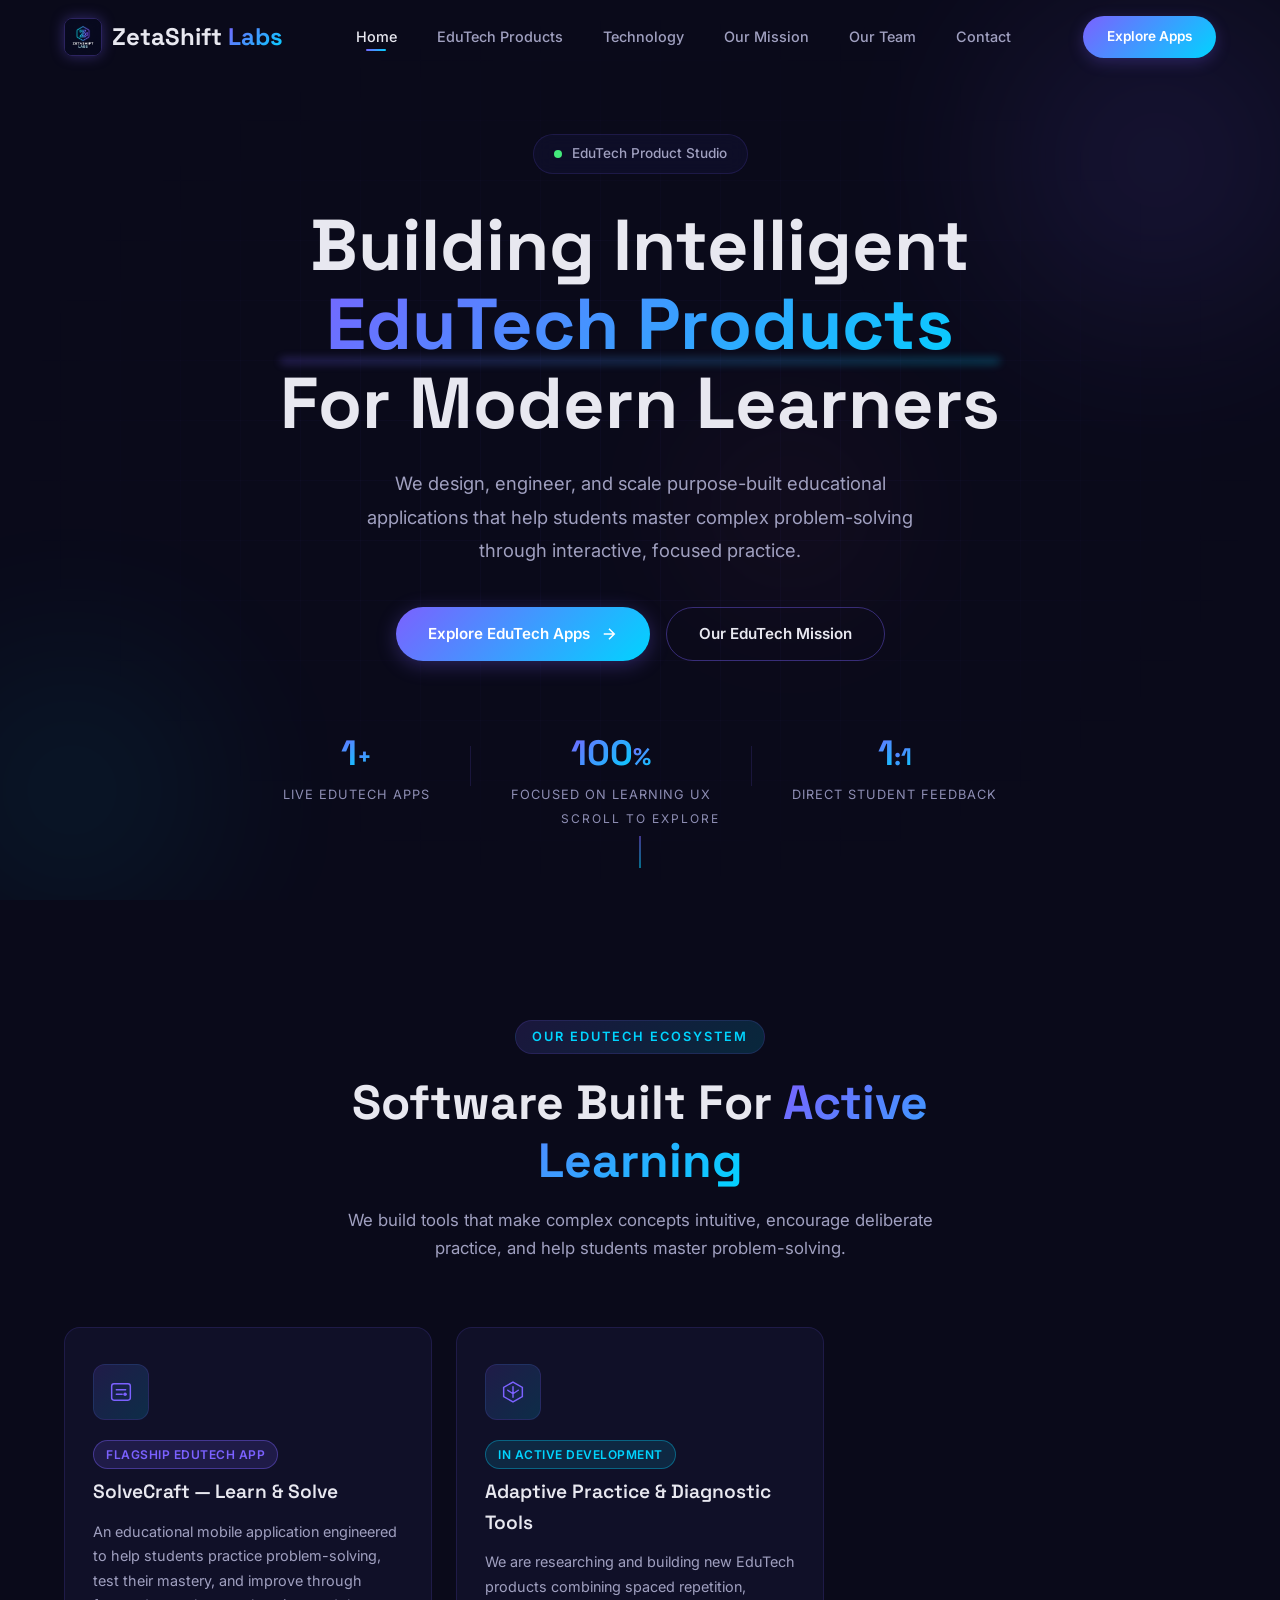
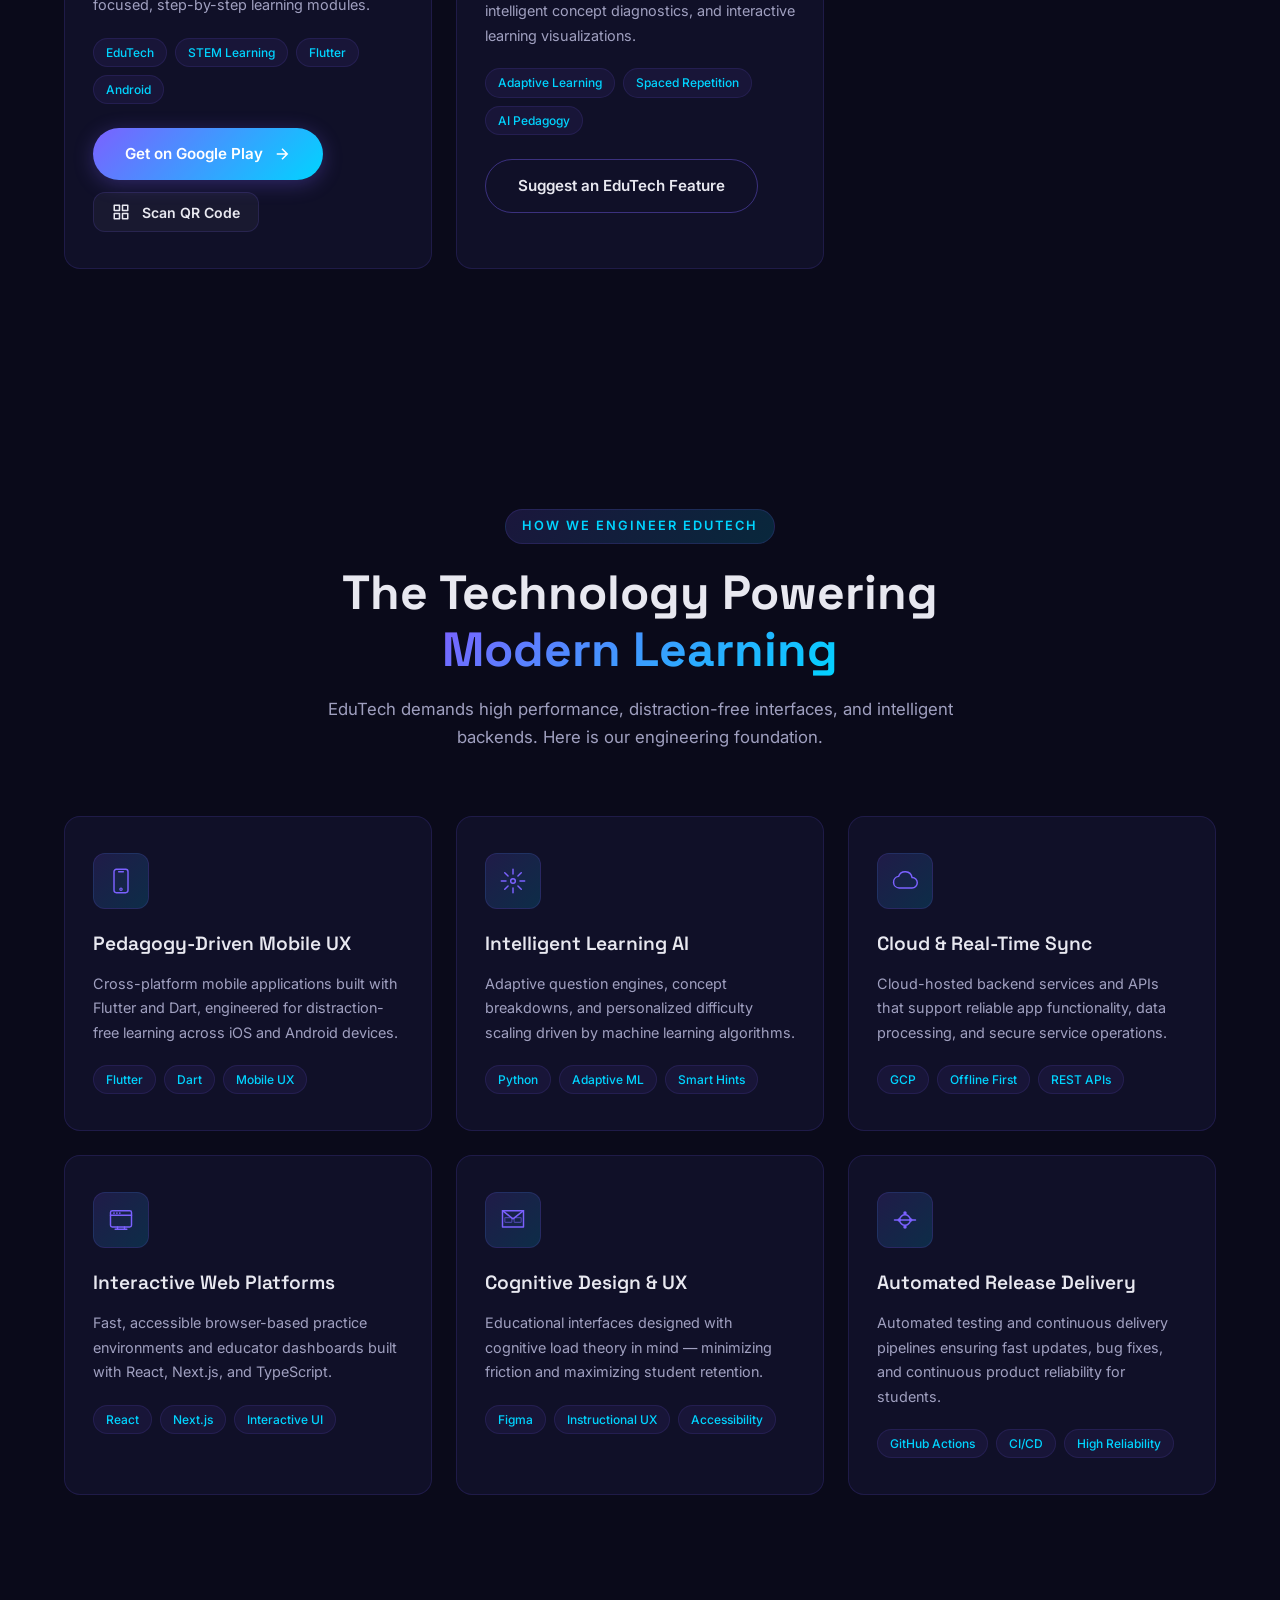
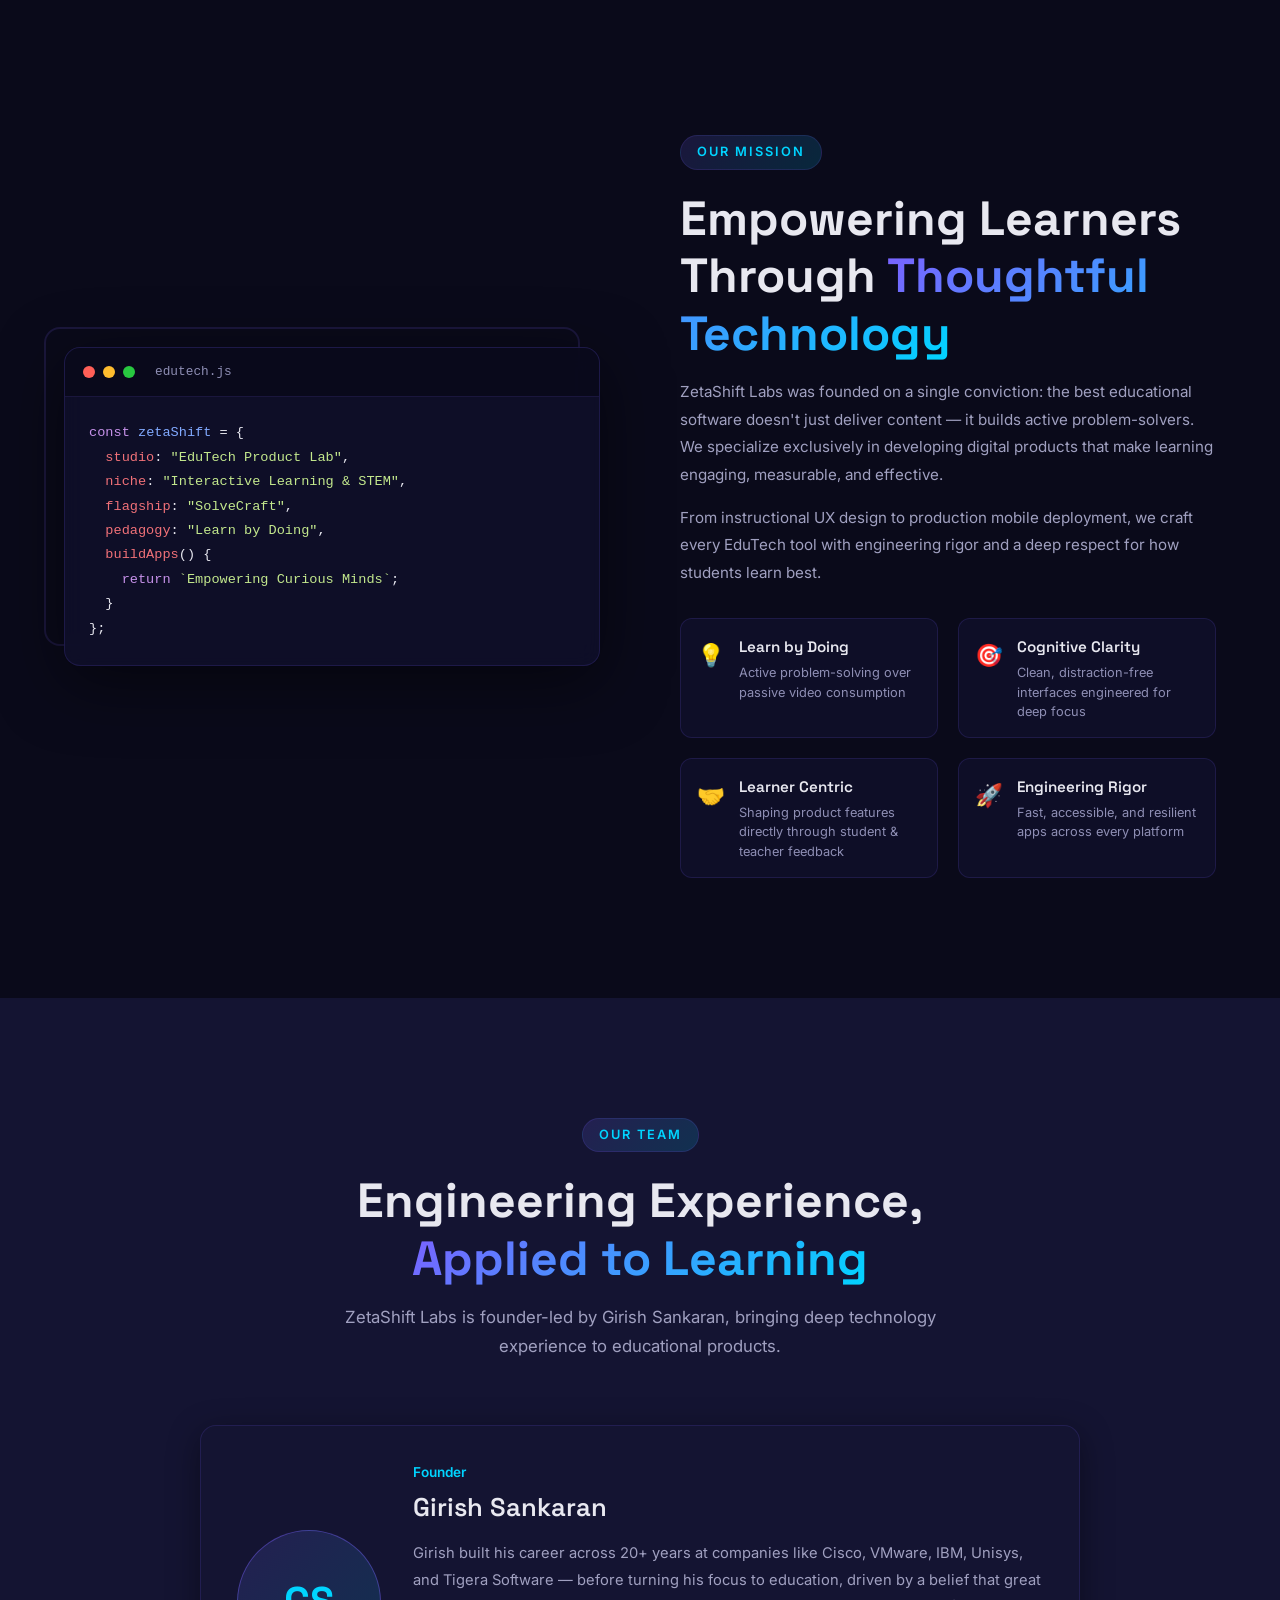
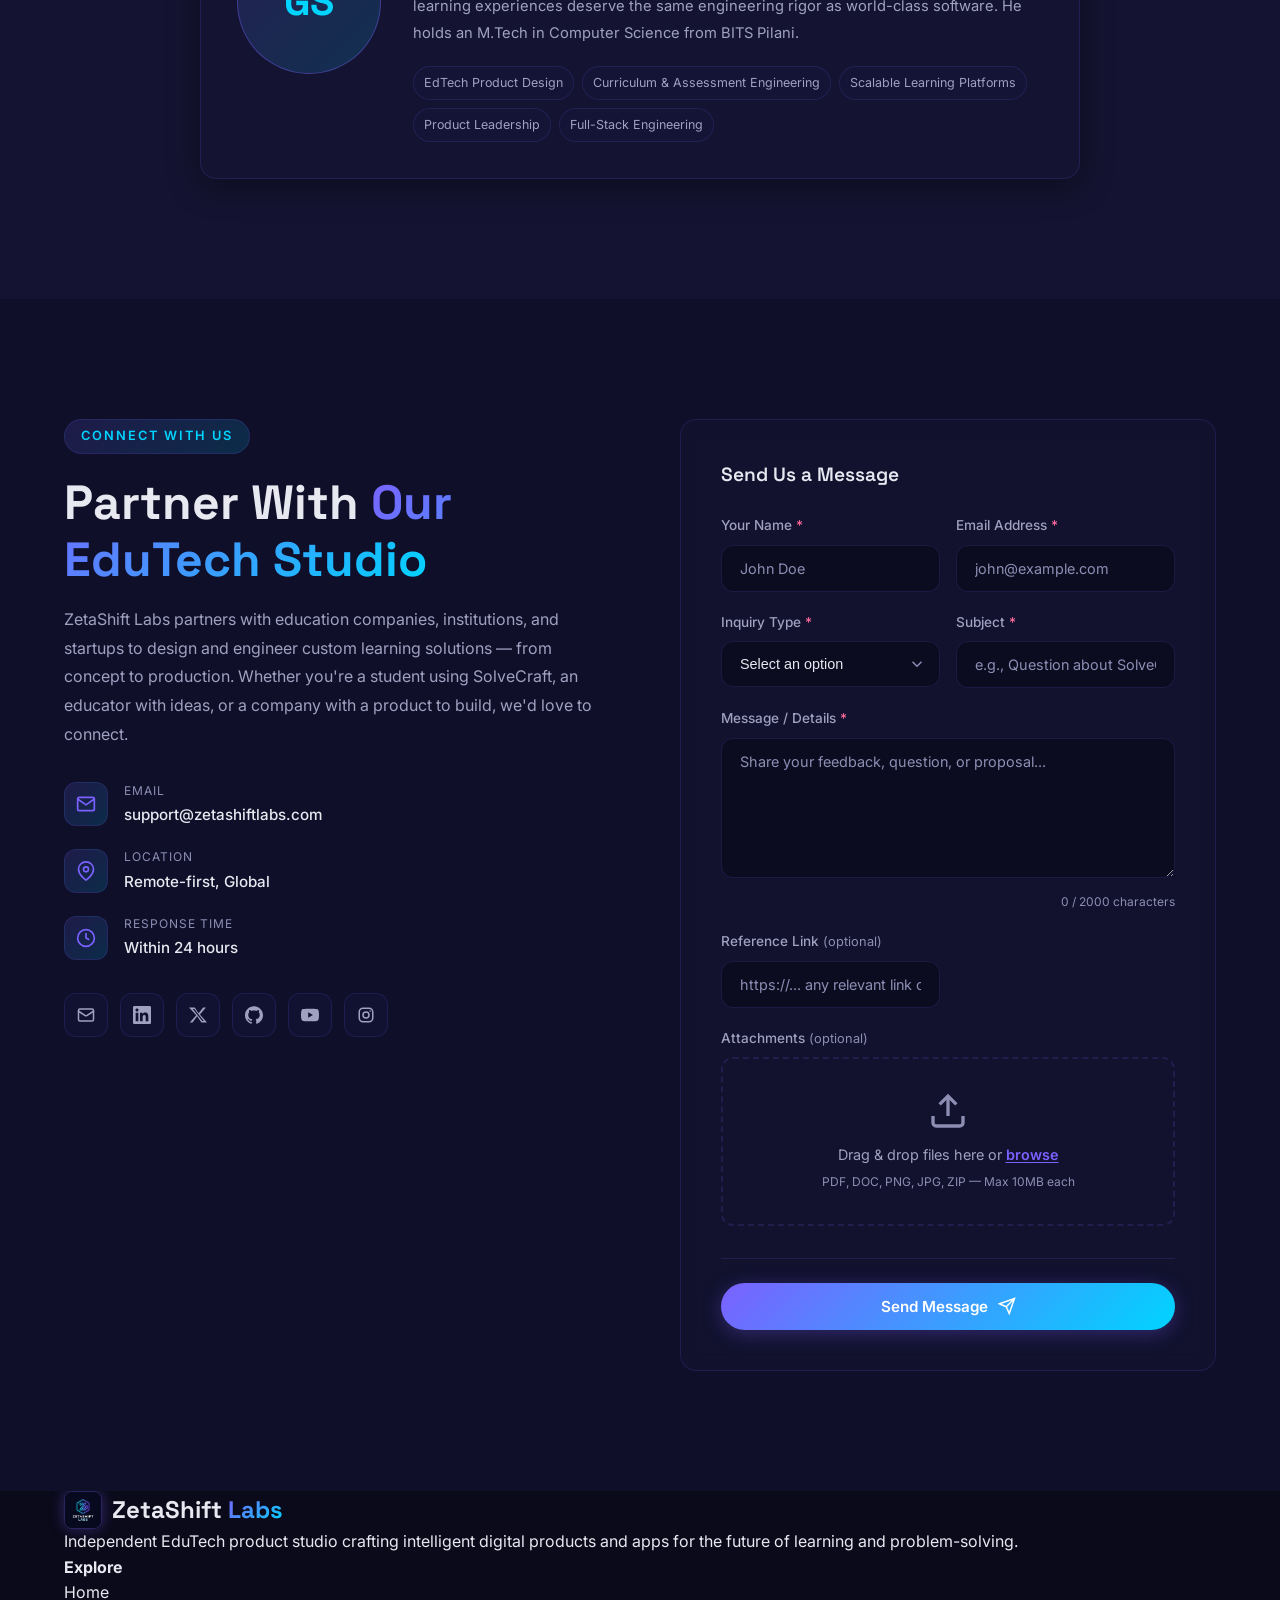
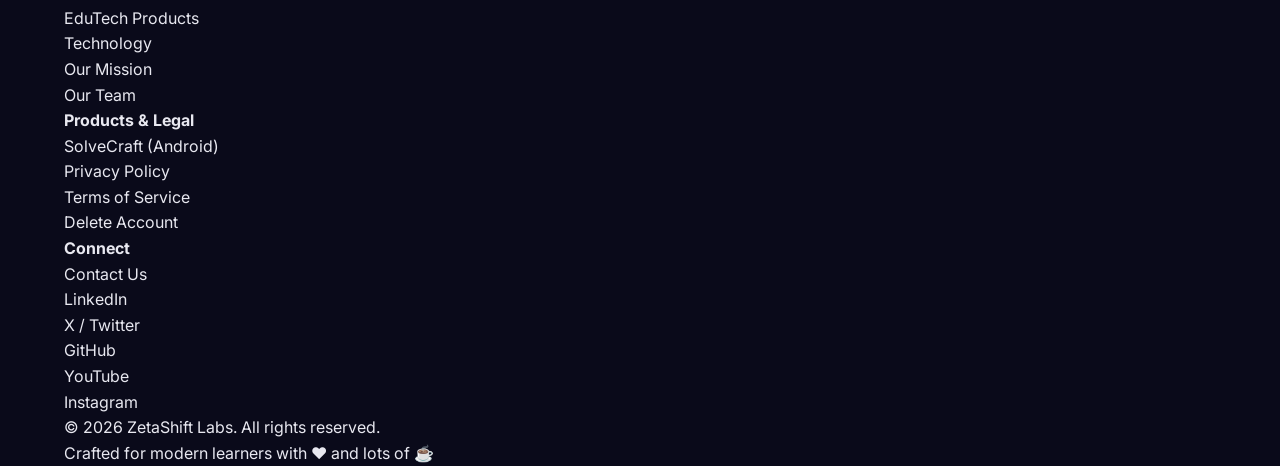
==== commit 5c1687d4: "Update Girish's profile: refresh bio and specialisms for EduTech focus" ====
--- a/index.html
+++ b/index.html
@@ -503,15 +503,16 @@
                     <p class="team-role">Founder</p>
                     <h3 class="team-name" id="team-founder-name">Girish Sankaran</h3>
                     <p class="team-bio">
-                        Girish is a seasoned IT leader with over 20 years of global experience across major technology firms, including Cisco, VMware, IBM, Unisys, and Tigera Software. He holds an M.Tech in Computer Science from BITS Pilani.
+                        Girish built his career across 20+ years at companies like Cisco, VMware, IBM, Unisys, and Tigera Software — before turning his focus to education, driven by a belief that great learning experiences deserve the same engineering rigor as world-class software. He holds an M.Tech in Computer Science from BITS Pilani.
                     </p>
                     <ul class="team-specialisms" aria-label="Areas of experience">
-                        <li>Distributed systems</li>
-                        <li>Networking</li>
-                        <li>Storage</li>
-                        <li>Cloud technologies</li>
-                        <li>AI/ML</li>
-                    </ul>
+                        <li>EdTech Product Design</li>
+                        <li>Curriculum &amp; Assessment Engineering</li>
+                        <li>Scalable Learning Platforms</li>
+                        <li>Product Leadership</li>
+                        <li>Full-Stack Engineering</li>
+                    </ul>
+
                 </div>
             </article>
         </div>
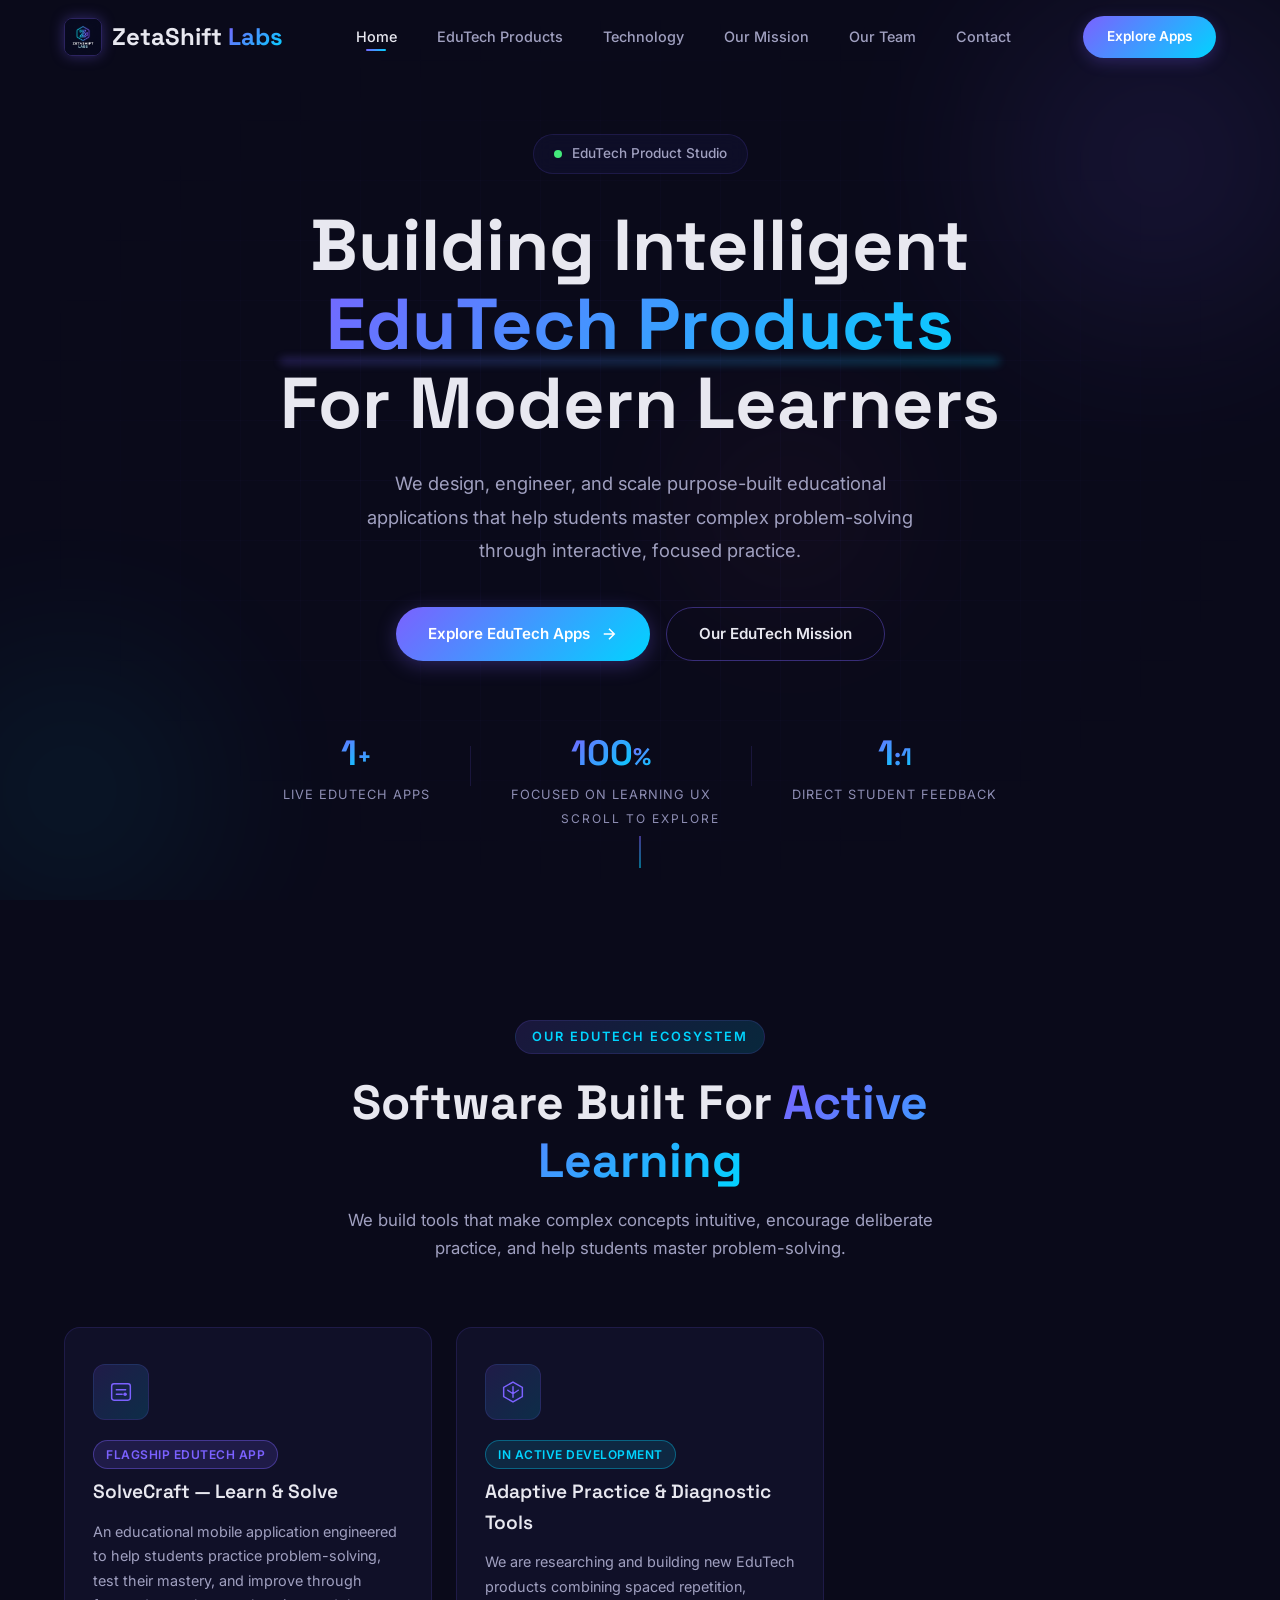
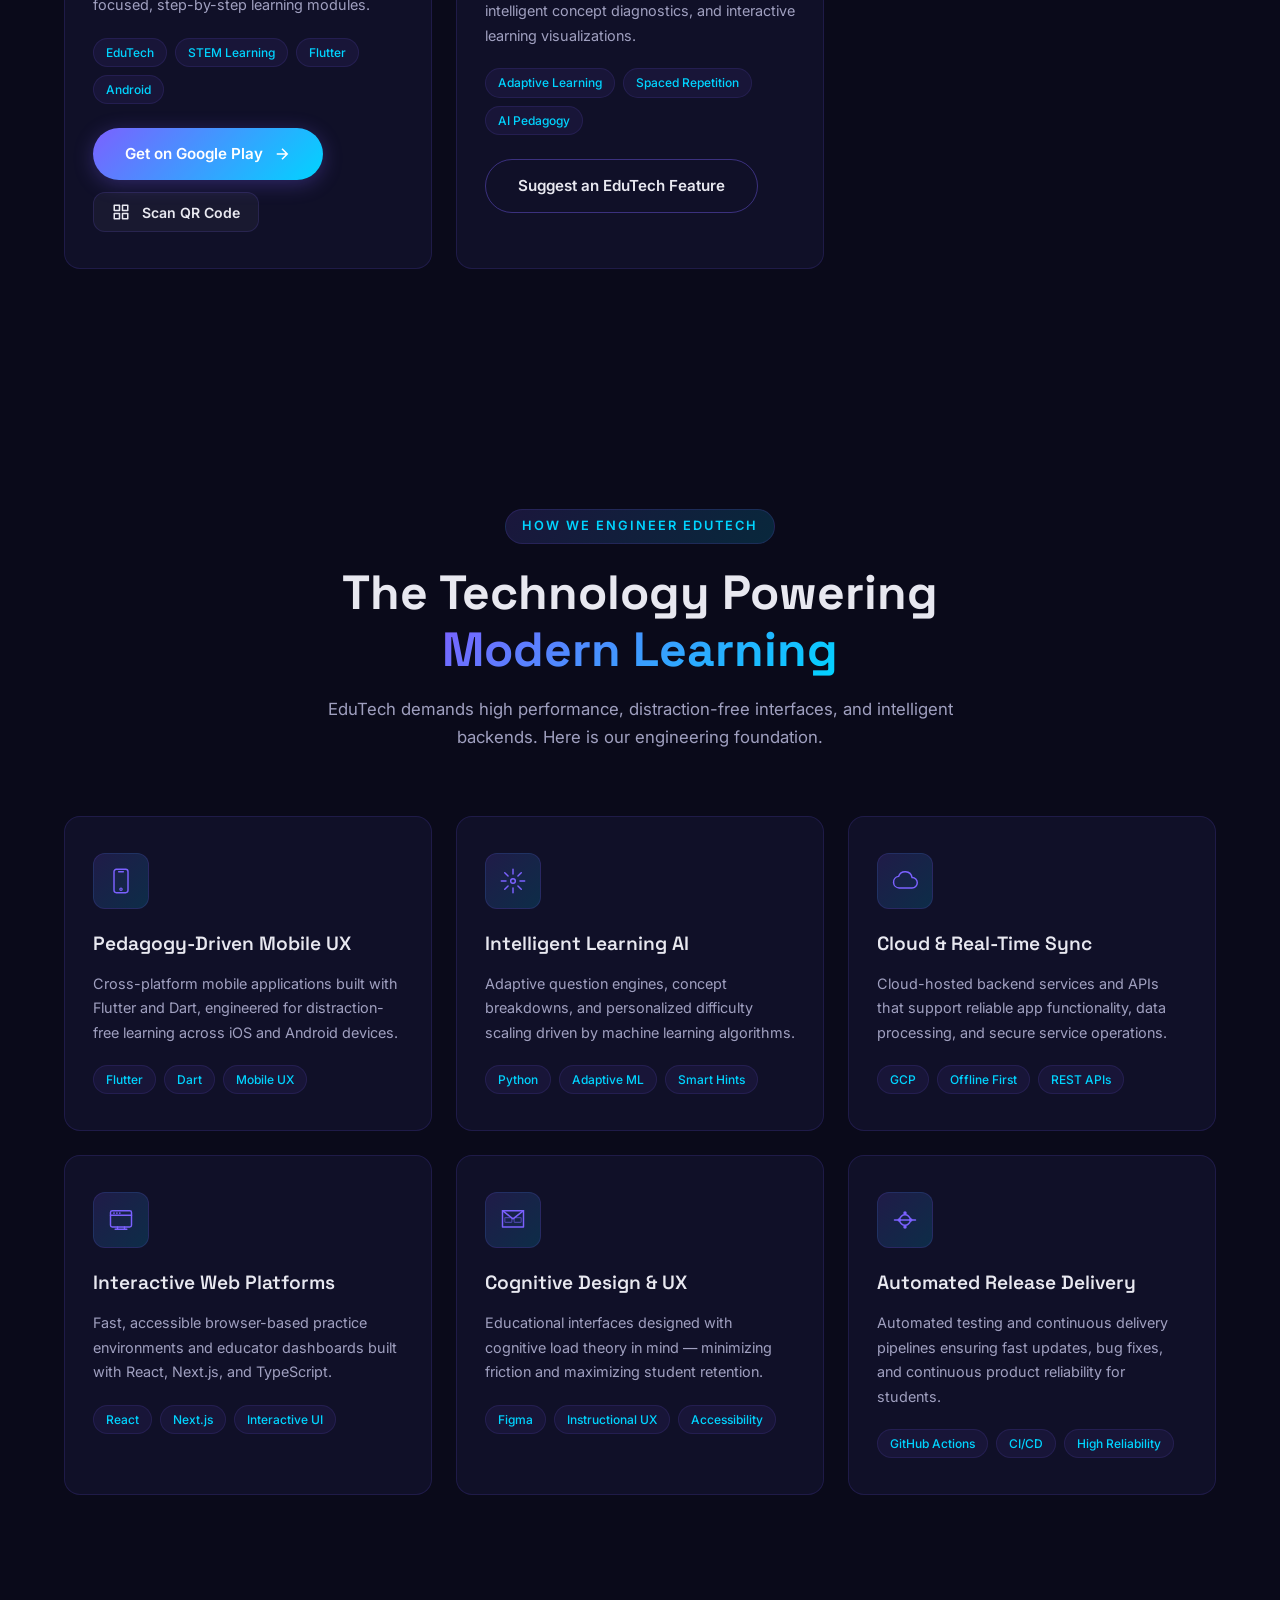
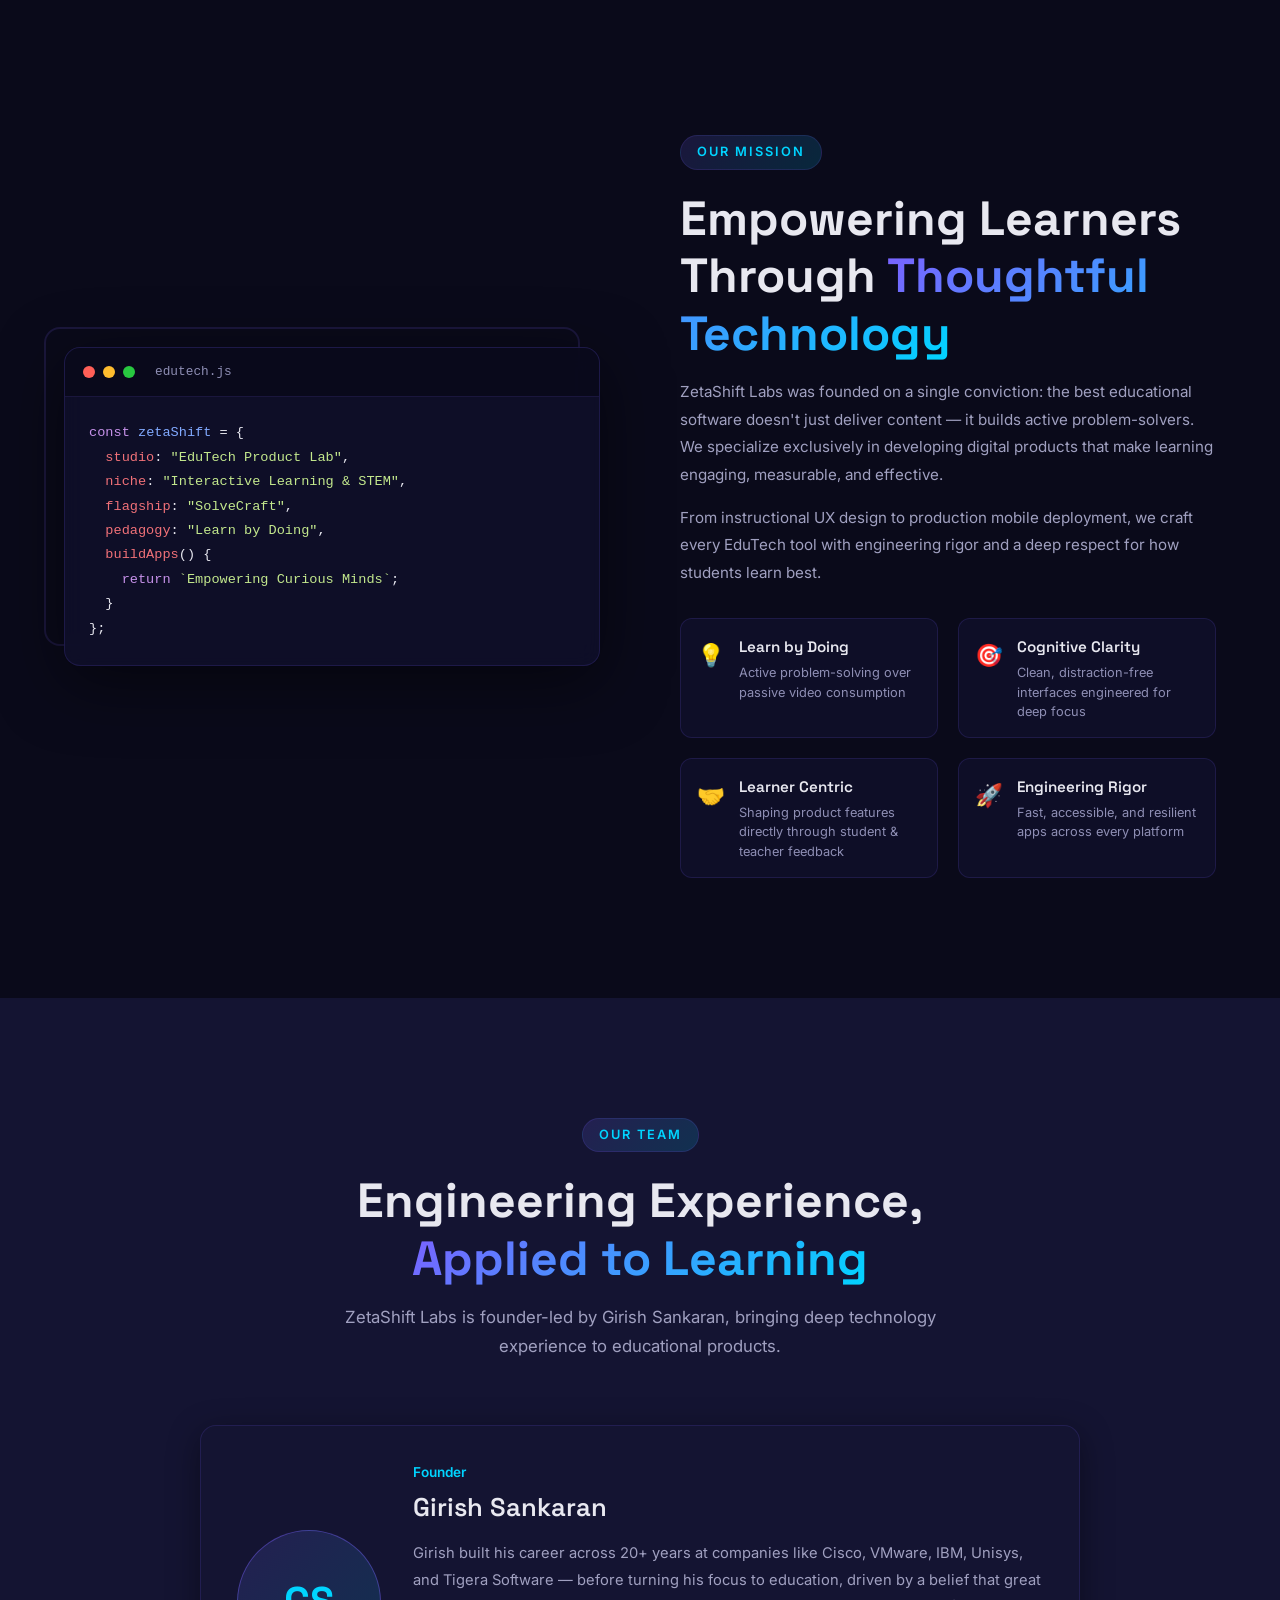
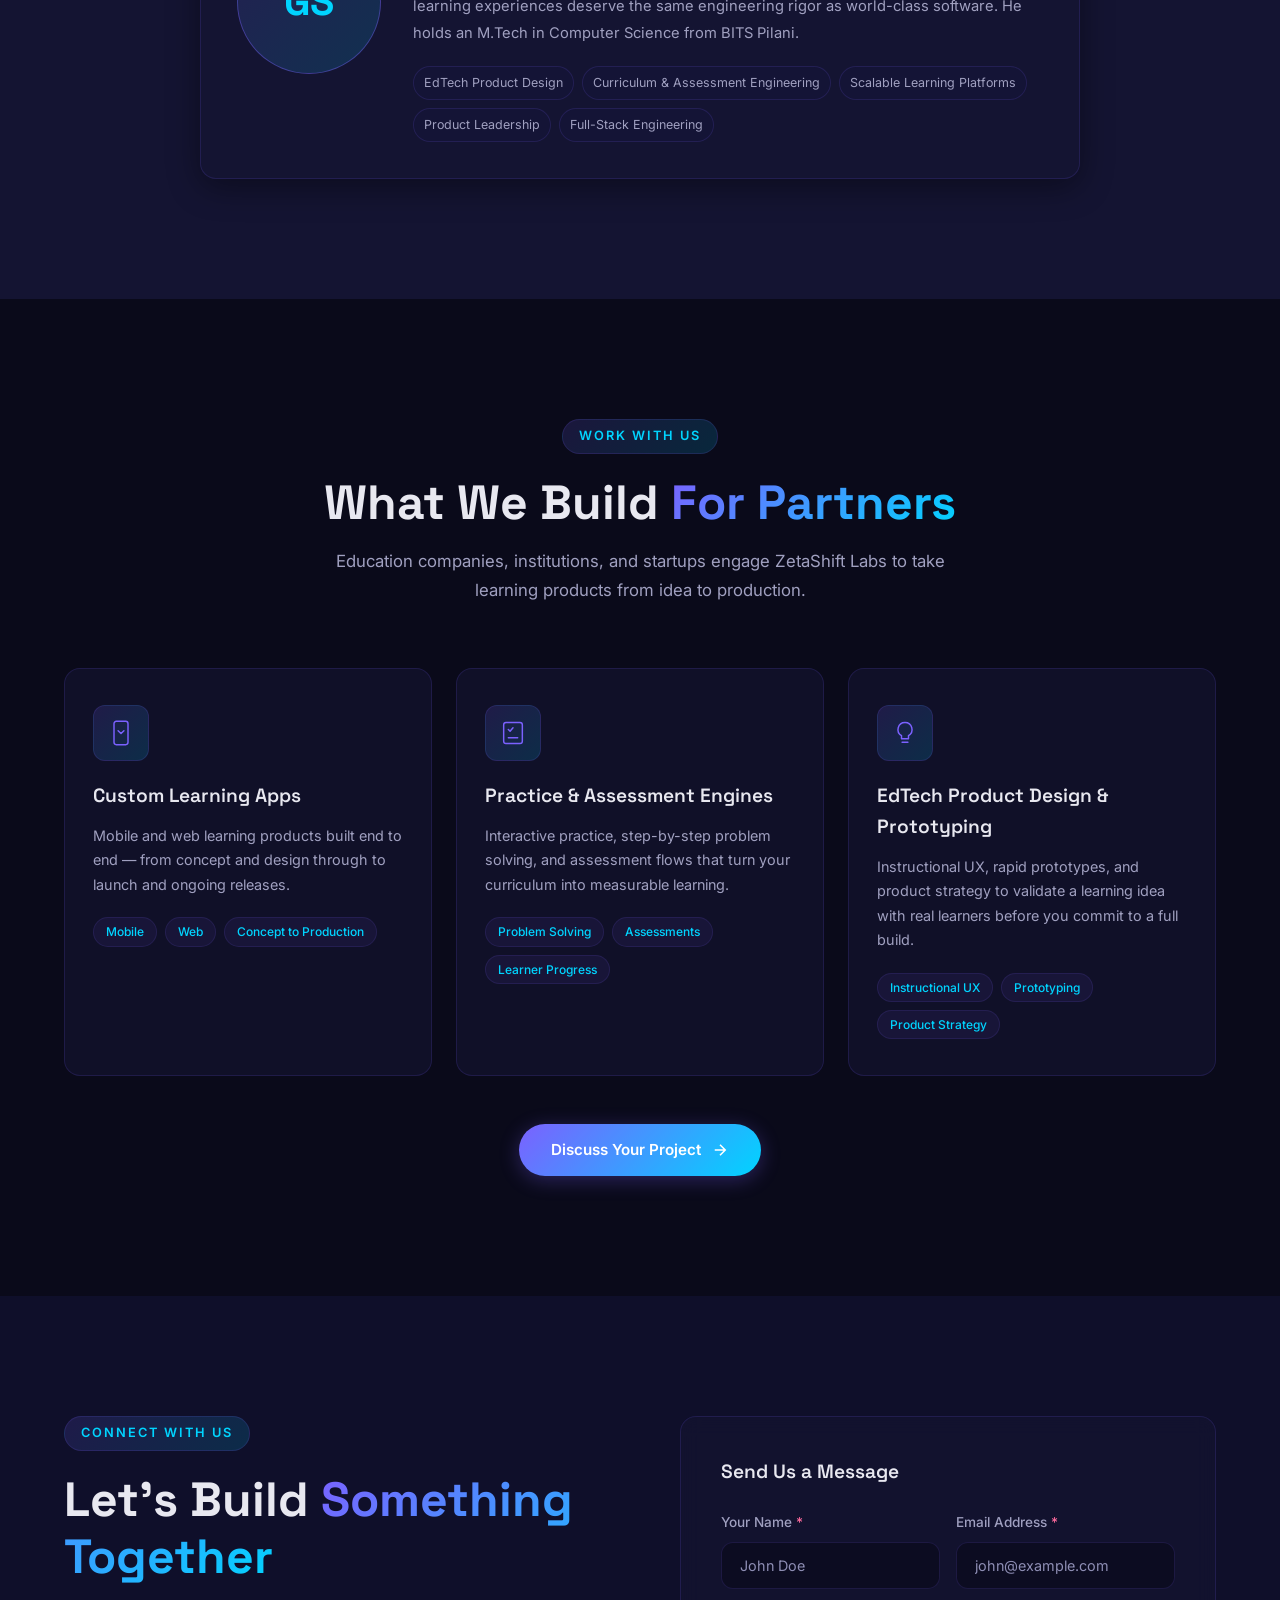
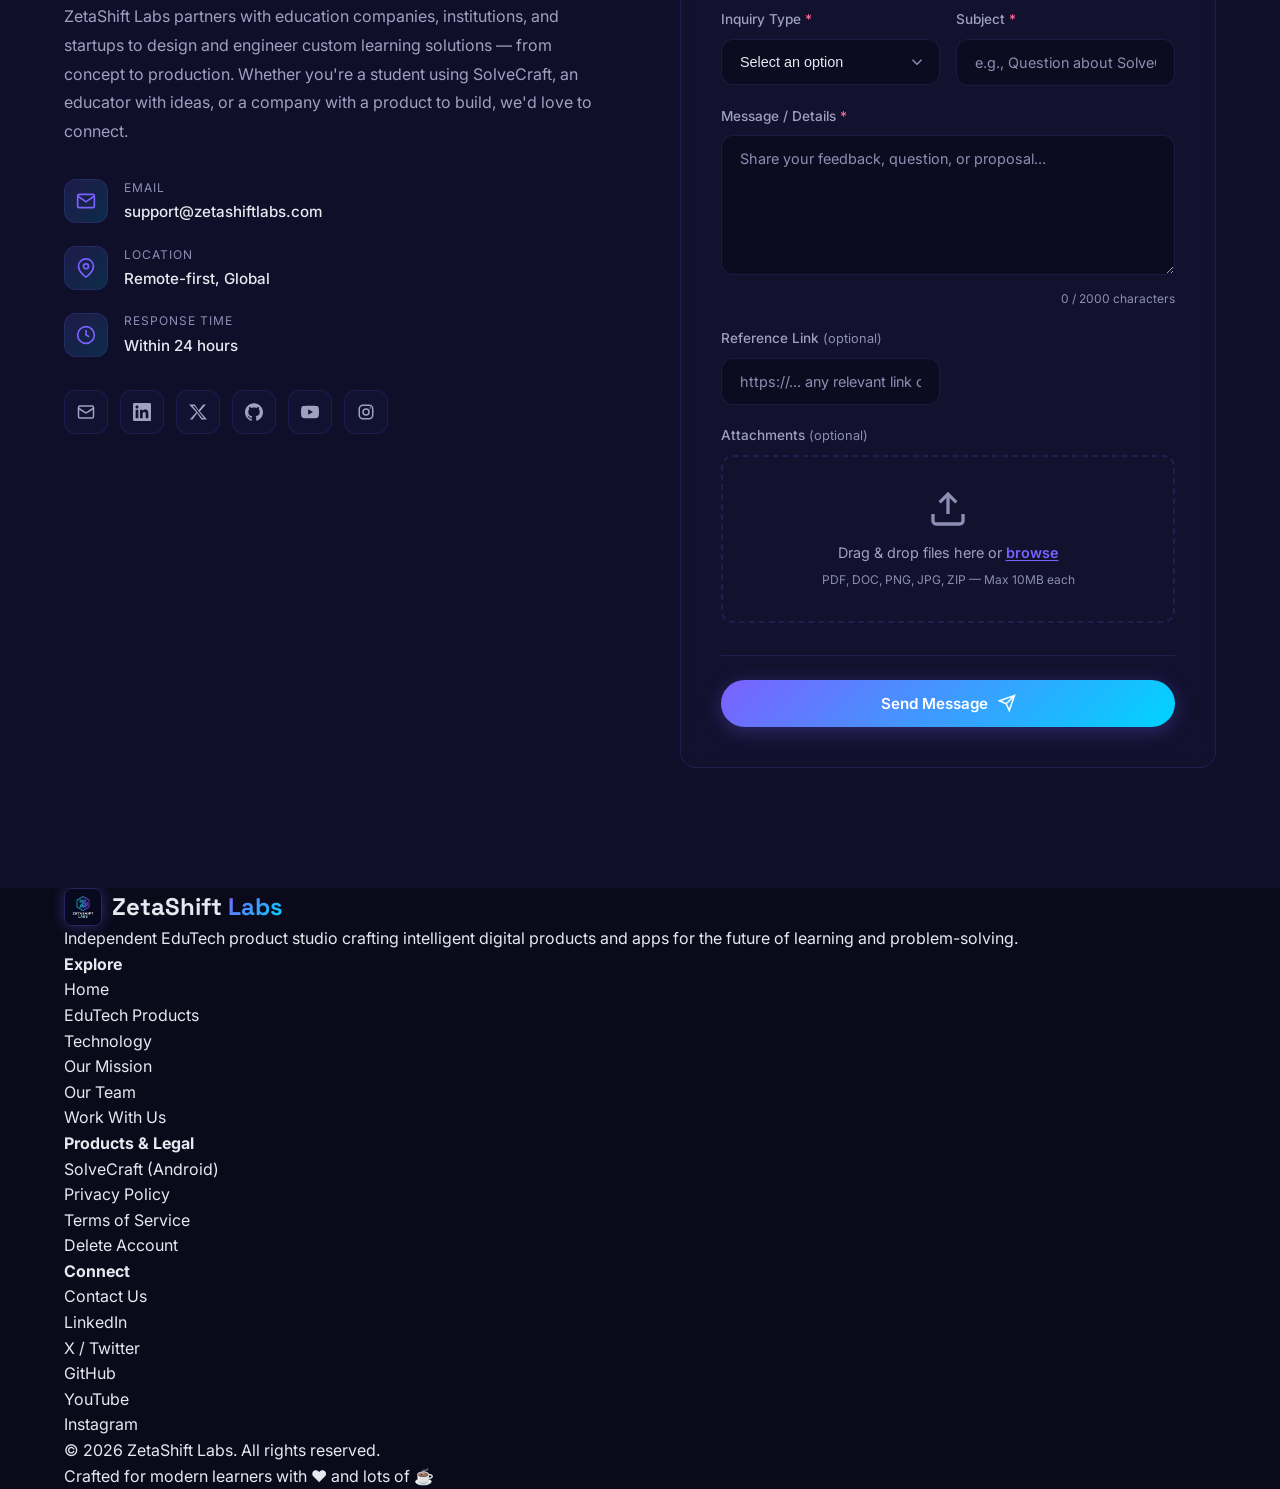
==== commit 3cb58618: "Add Work With Us partner services section and rename contact heading Co-authored-by: Copilot <223556" ====
--- a/index.html
+++ b/index.html
@@ -518,13 +518,78 @@
         </div>
     </section>
 
+    <!-- ========== PARTNER SERVICES SECTION ========== -->
+    <section class="section partner-services" id="services">
+        <div class="container">
+            <div class="section-header">
+                <span class="section-tag">Work With Us</span>
+                <h2 class="section-title">What We Build <span class="text-gradient">For Partners</span></h2>
+                <p class="section-subtitle">Education companies, institutions, and startups engage ZetaShift Labs to take learning products from idea to production.</p>
+            </div>
+            <div class="services-grid">
+                <div class="service-card" id="service-learning-apps">
+                    <div class="service-icon">
+                        <svg viewBox="0 0 48 48" fill="none">
+                            <rect x="12" y="4" width="24" height="40" rx="4" stroke="currentColor" stroke-width="2.5" />
+                            <path d="M19 20l5 5 5-5" stroke="currentColor" stroke-width="2.5" stroke-linecap="round" stroke-linejoin="round" />
+                        </svg>
+                    </div>
+                    <h3 class="service-title">Custom Learning Apps</h3>
+                    <p class="service-desc">Mobile and web learning products built end to end — from concept and design through to launch and ongoing releases.</p>
+                    <ul class="service-tags">
+                        <li>Mobile</li>
+                        <li>Web</li>
+                        <li>Concept to Production</li>
+                    </ul>
+                </div>
+                <div class="service-card" id="service-assessment">
+                    <div class="service-icon">
+                        <svg viewBox="0 0 48 48" fill="none">
+                            <rect x="8" y="6" width="32" height="36" rx="4" stroke="currentColor" stroke-width="2.5" />
+                            <path d="M16 18l3 3 5-6M16 32h16" stroke="currentColor" stroke-width="2.5" stroke-linecap="round" stroke-linejoin="round" />
+                        </svg>
+                    </div>
+                    <h3 class="service-title">Practice &amp; Assessment Engines</h3>
+                    <p class="service-desc">Interactive practice, step-by-step problem solving, and assessment flows that turn your curriculum into measurable learning.</p>
+                    <ul class="service-tags">
+                        <li>Problem Solving</li>
+                        <li>Assessments</li>
+                        <li>Learner Progress</li>
+                    </ul>
+                </div>
+                <div class="service-card" id="service-product-design">
+                    <div class="service-icon">
+                        <svg viewBox="0 0 48 48" fill="none">
+                            <path d="M24 6a12 12 0 00-6 22.4V34h12v-5.6A12 12 0 0024 6zM19 40h10" stroke="currentColor" stroke-width="2.5" stroke-linecap="round" stroke-linejoin="round" />
+                        </svg>
+                    </div>
+                    <h3 class="service-title">EdTech Product Design &amp; Prototyping</h3>
+                    <p class="service-desc">Instructional UX, rapid prototypes, and product strategy to validate a learning idea with real learners before you commit to a full build.</p>
+                    <ul class="service-tags">
+                        <li>Instructional UX</li>
+                        <li>Prototyping</li>
+                        <li>Product Strategy</li>
+                    </ul>
+                </div>
+            </div>
+            <div class="partner-cta">
+                <a href="#contact" class="btn btn-primary" id="btn-partner-contact">
+                    <span>Discuss Your Project</span>
+                    <svg class="btn-arrow" viewBox="0 0 24 24" fill="none" stroke="currentColor" stroke-width="2">
+                        <path d="M5 12h14M12 5l7 7-7 7" />
+                    </svg>
+                </a>
+            </div>
+        </div>
+    </section>
+
     <!-- ========== CONTACT SECTION ========== -->
     <section class="section contact" id="contact">
         <div class="container">
             <div class="contact-grid">
                 <div class="contact-info">
                     <span class="section-tag">Connect With Us</span>
-                    <h2 class="section-title">Partner With <span class="text-gradient">Our EduTech Studio</span></h2>
+                    <h2 class="section-title">Let's Build <span class="text-gradient">Something Together</span></h2>
                     <p class="contact-text">ZetaShift Labs partners with education companies, institutions, and startups to design and engineer custom learning solutions — from concept to production. Whether you're a student using SolveCraft, an educator with ideas, or a company with a product to build, we'd love to connect.</p>
                     <div class="contact-details">
                         <div class="contact-detail">
@@ -740,6 +805,7 @@
                         <li><a href="#technology">Technology</a></li>
                         <li><a href="#about">Our Mission</a></li>
                         <li><a href="#team">Our Team</a></li>
+                        <li><a href="#services">Work With Us</a></li>
                     </ul>
                 </div>
                 <div class="footer-links-group">
--- a/index.css
+++ b/index.css
@@ -836,6 +836,12 @@
     font-size: 0.75rem;
     color: var(--accent-secondary);
     font-weight: 500;
+}
+
+.partner-cta {
+    display: flex;
+    justify-content: center;
+    margin-top: 48px;
 }
 
 /* SolveCraft Action Buttons & QR Scan Code Popover */
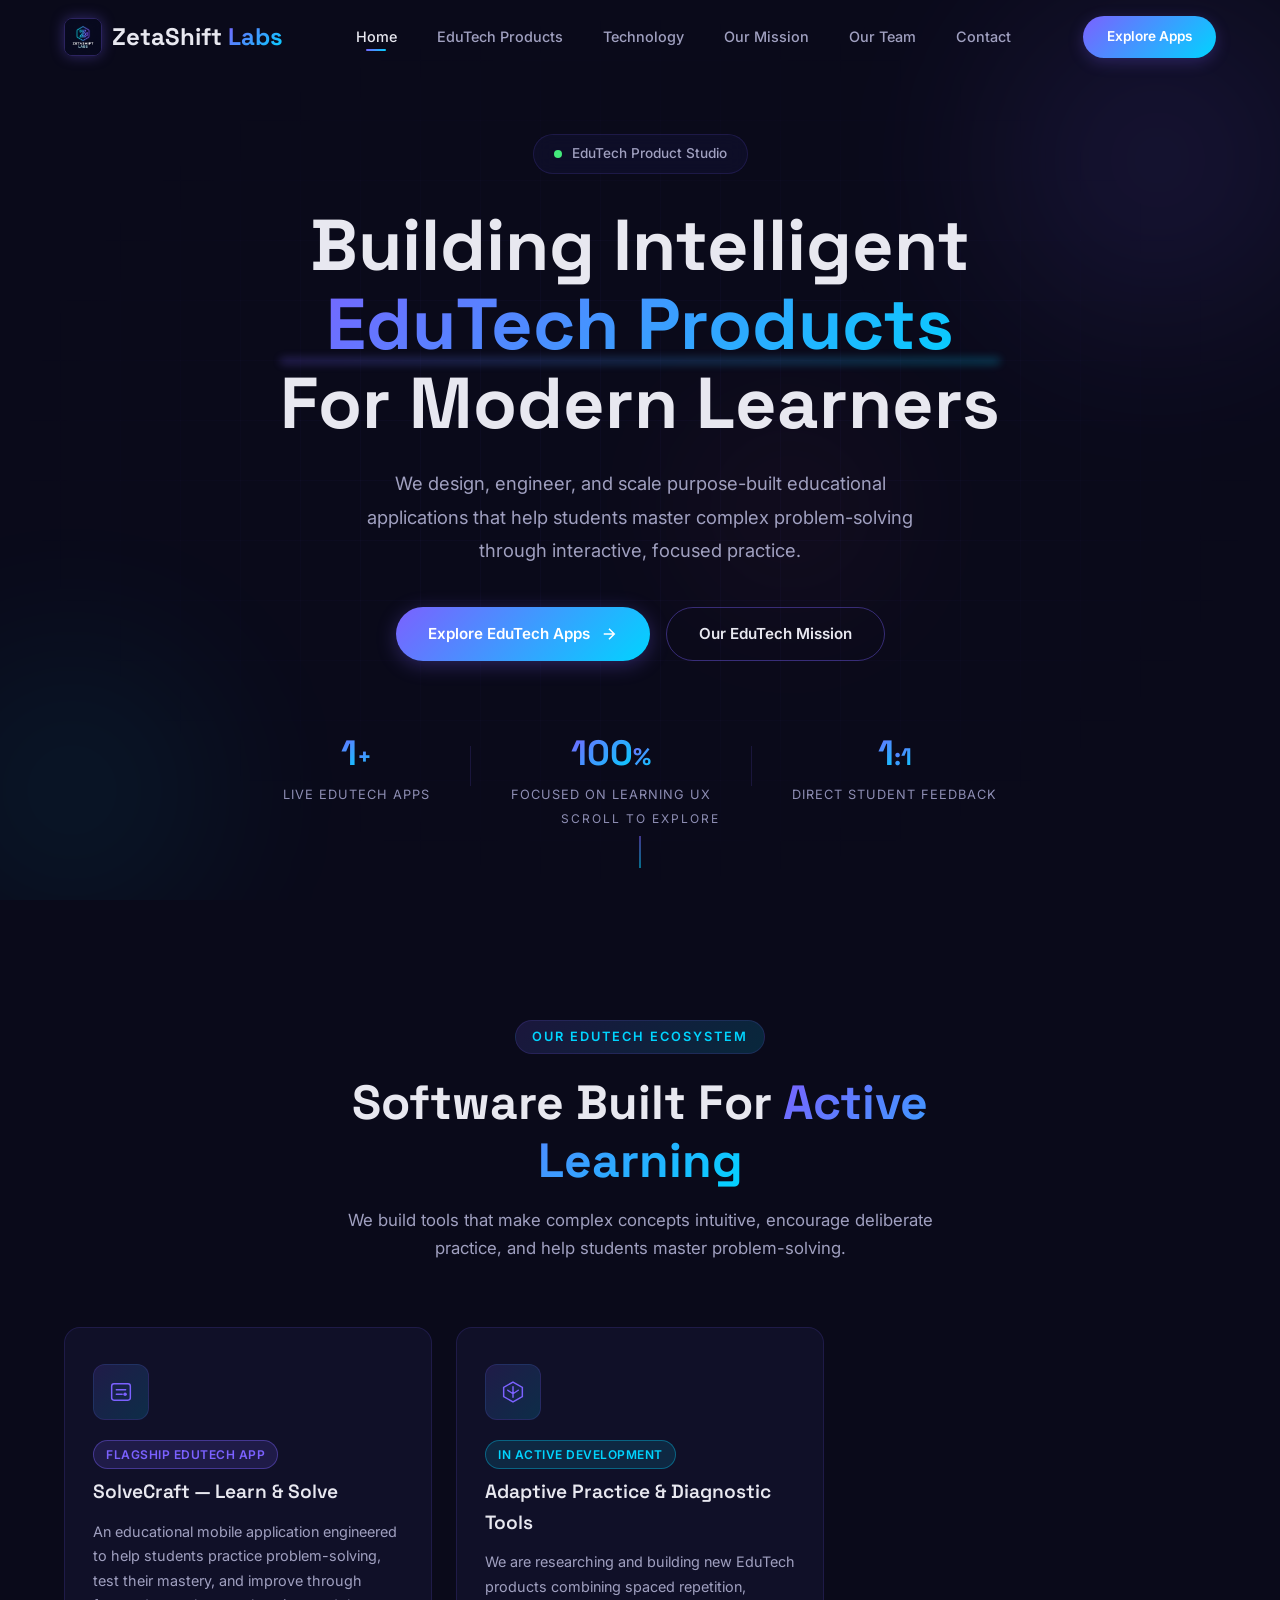
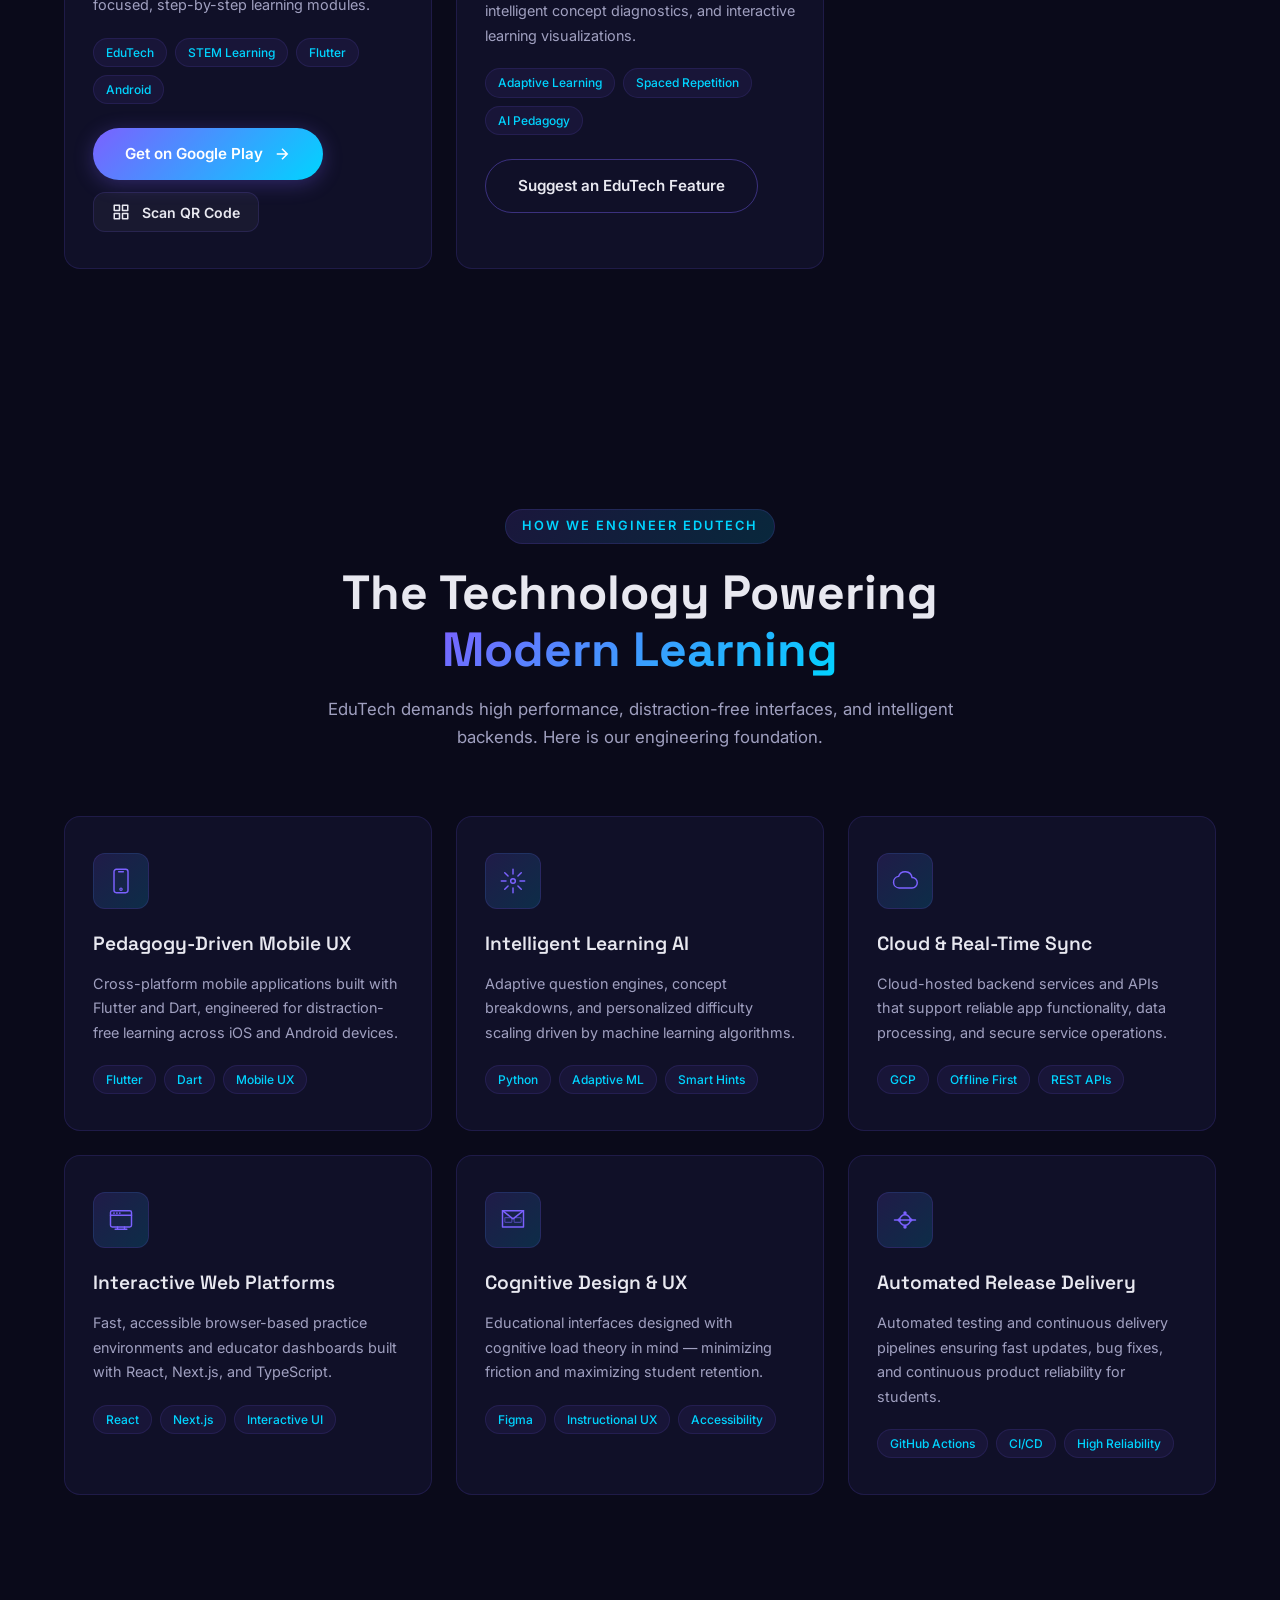
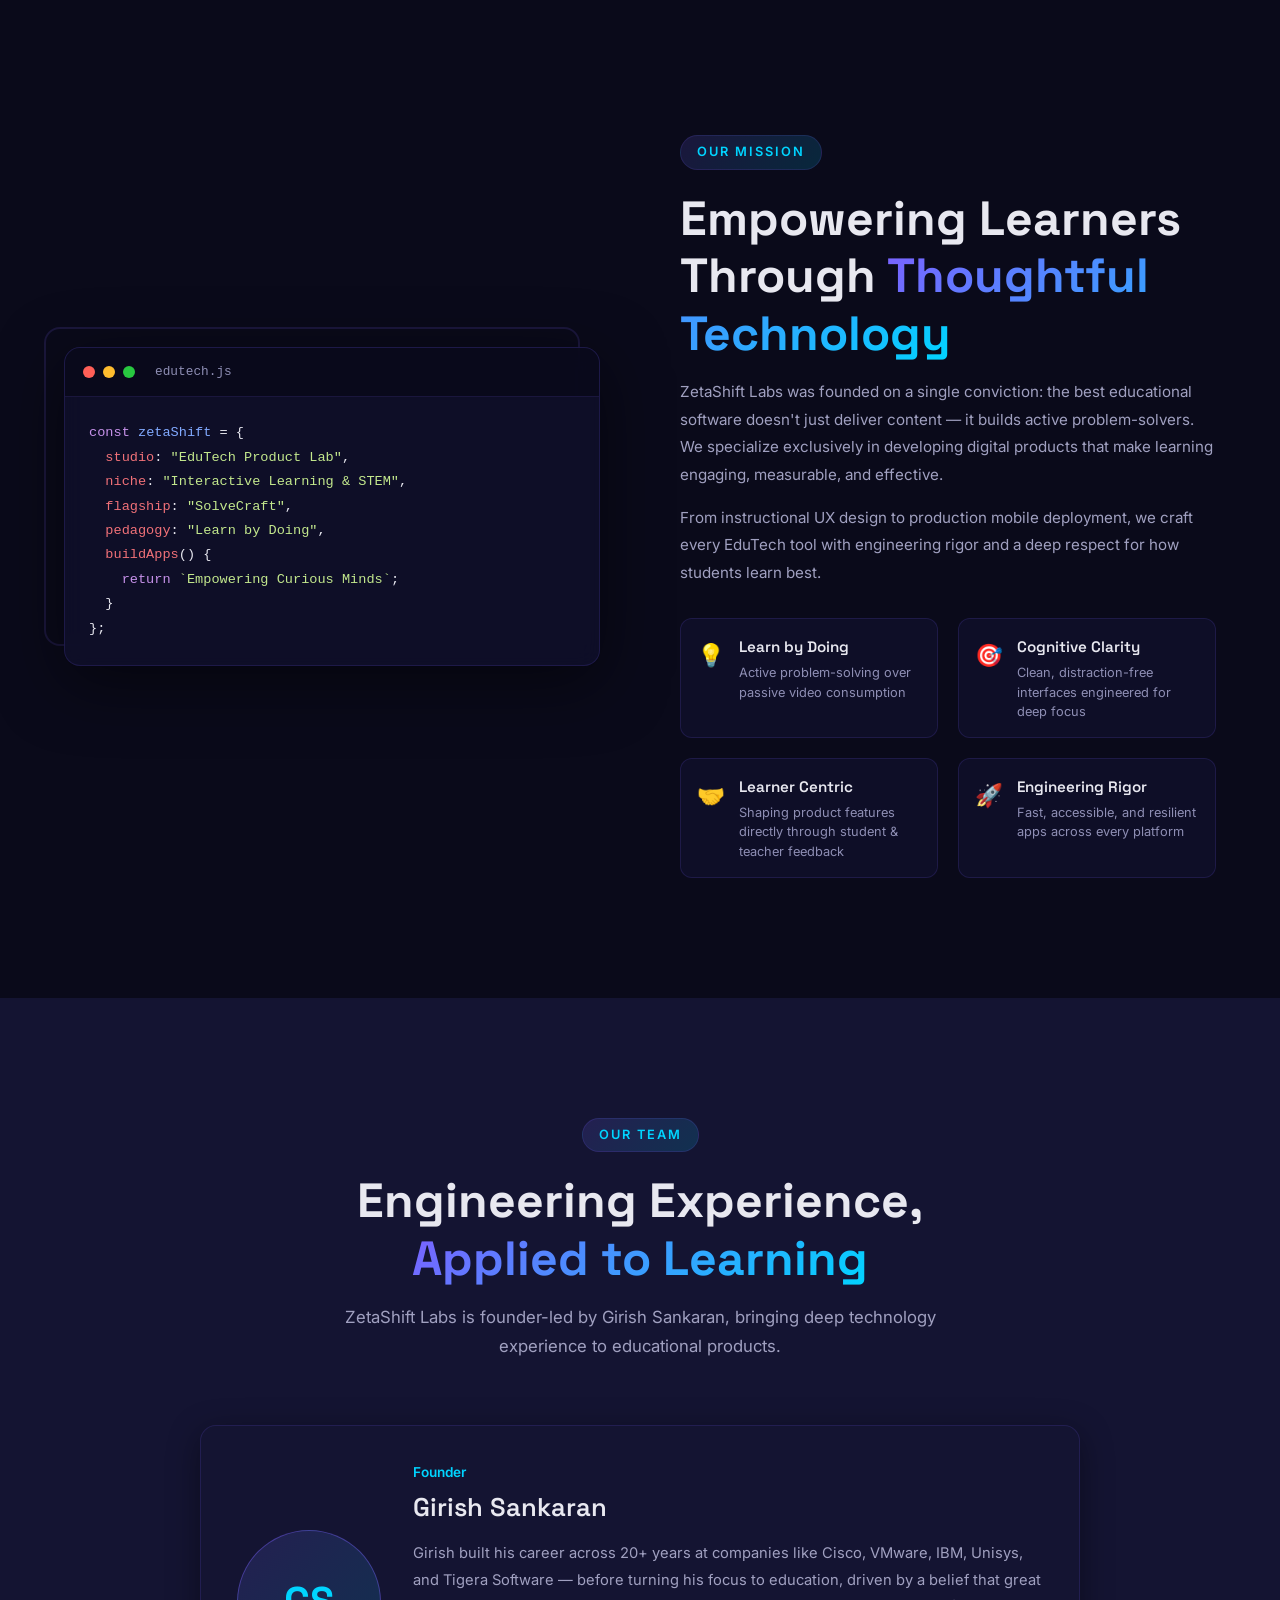
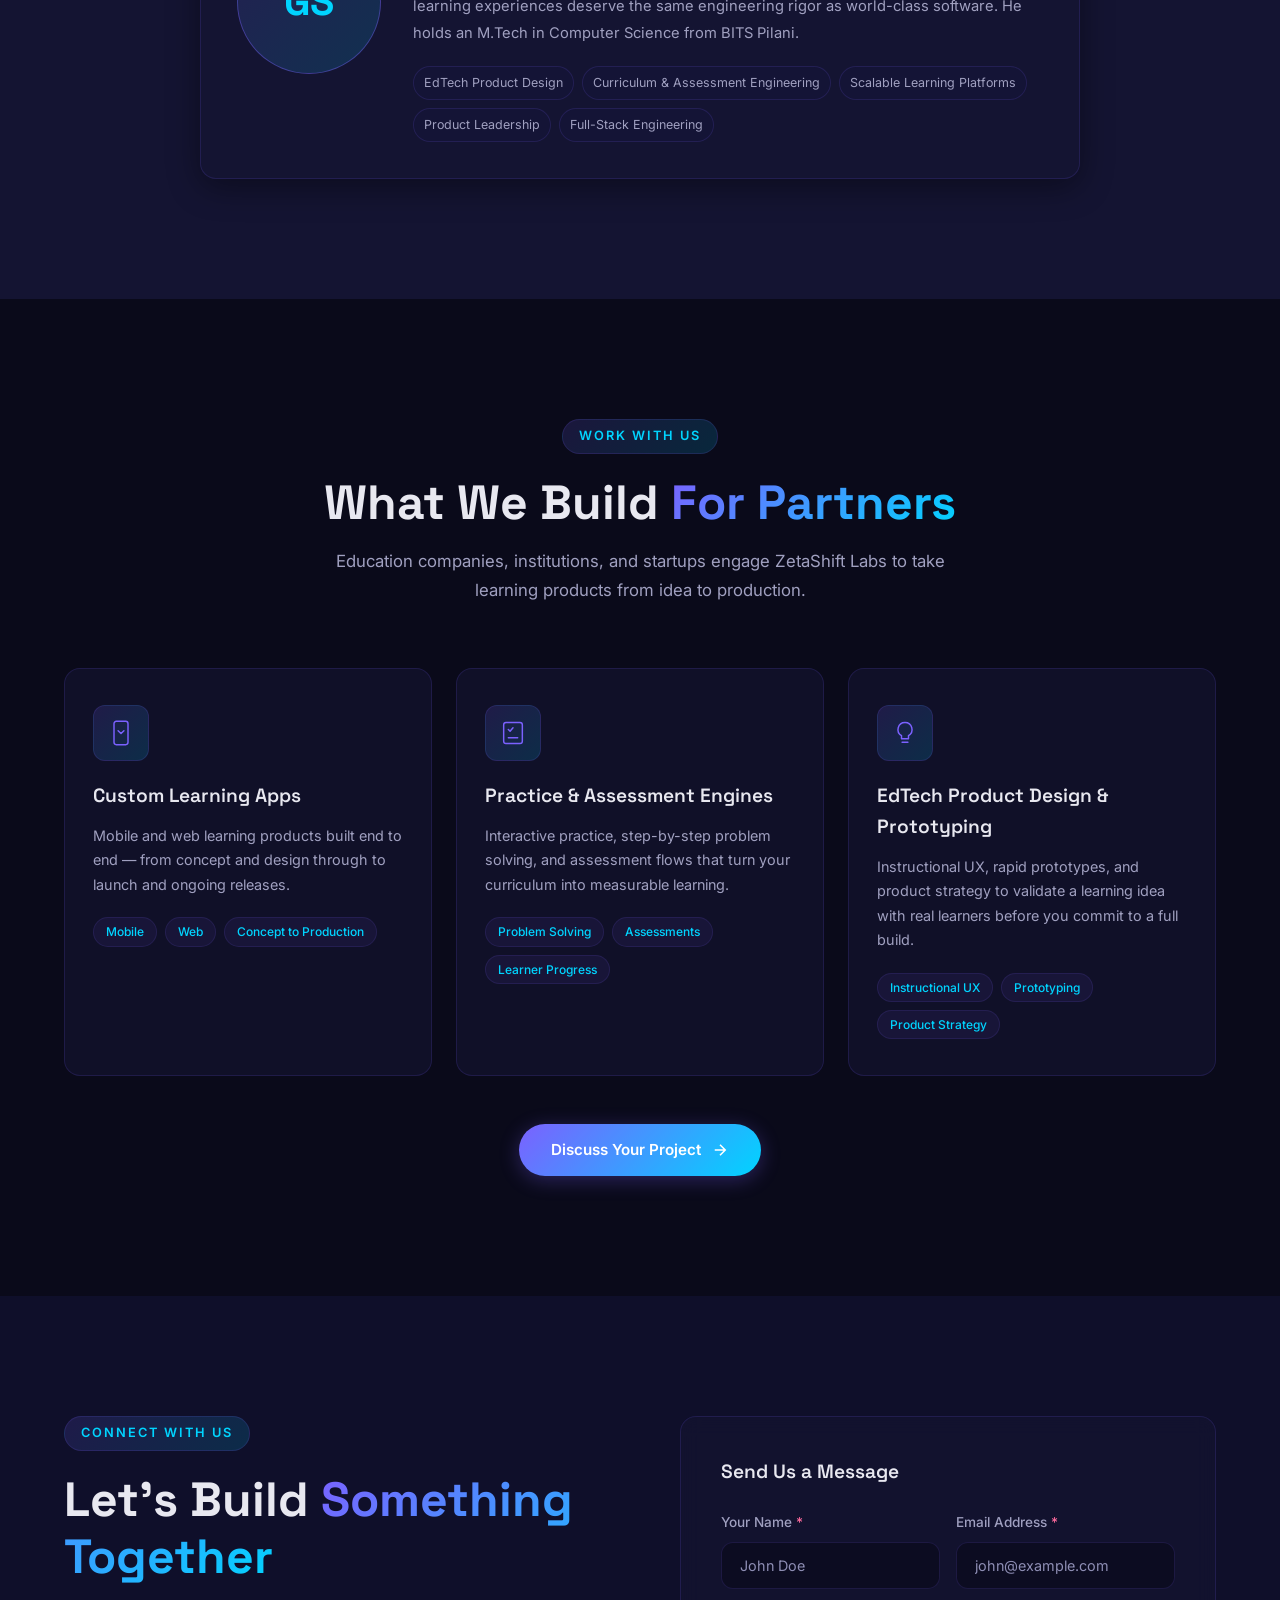
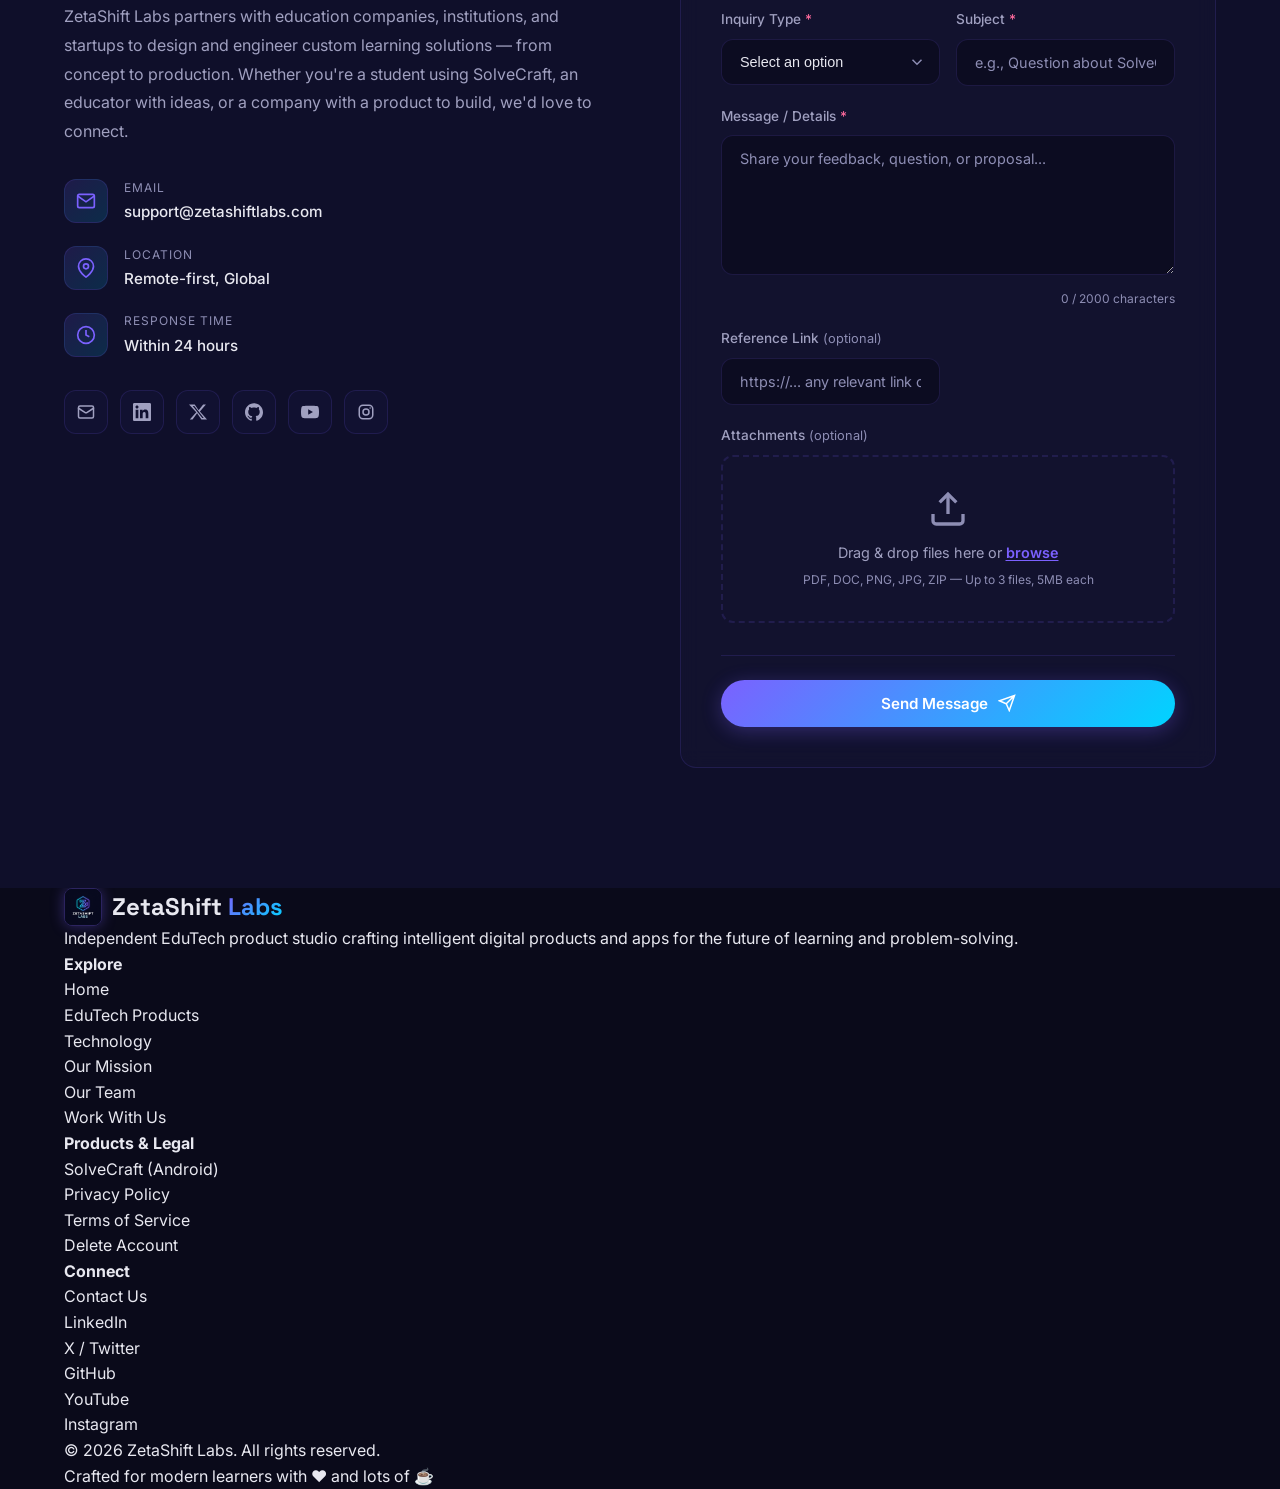
==== commit 7717ba9d: "Contact form: verify server response, remove PII from Clarity, align attachment limits, fix filename" ====
--- a/index.html
+++ b/index.html
@@ -5,11 +5,20 @@
     <!-- Google tag (gtag.js) -->
     <script async src="https://www.googletagmanager.com/gtag/js?id=G-91YYLYGNWC"></script>
     <script>
-      window.dataLayer = window.dataLayer || [];
-      function gtag(){dataLayer.push(arguments);}
-      gtag('js', new Date());
-
-      gtag('config', 'G-91YYLYGNWC');
+        window.dataLayer = window.dataLayer || [];
+        function gtag() { dataLayer.push(arguments); }
+        gtag('js', new Date());
+
+        gtag('config', 'G-91YYLYGNWC');
+    </script>
+
+    <!-- Microsoft Clarity -->
+    <script type="text/javascript">
+        (function (c, l, a, r, i, t, y) {
+            c[a] = c[a] || function () { (c[a].q = c[a].q || []).push(arguments) };
+            t = l.createElement(r); t.async = 1; t.src = "https://www.clarity.ms/tag/" + i;
+            y = l.getElementsByTagName(r)[0]; y.parentNode.insertBefore(t, y);
+        })(window, document, "clarity", "script", "yy8cpjsh6q");
     </script>
     <meta charset="UTF-8">
     <meta name="viewport" content="width=device-width, initial-scale=1.0">
@@ -160,7 +169,8 @@
                 <span class="title-line">For Modern Learners</span>
             </h1>
             <p class="hero-subtitle" id="hero-subtitle">
-                We design, engineer, and scale purpose-built educational applications that help students master complex problem-solving through interactive, focused practice.
+                We design, engineer, and scale purpose-built educational applications that help students master complex
+                problem-solving through interactive, focused practice.
             </p>
             <div class="hero-actions" id="hero-actions">
                 <a href="#products" class="btn btn-primary">
@@ -205,7 +215,8 @@
             <div class="section-header">
                 <span class="section-tag">Our EduTech Ecosystem</span>
                 <h2 class="section-title">Software Built For <span class="text-gradient">Active Learning</span></h2>
-                <p class="section-subtitle">We build tools that make complex concepts intuitive, encourage deliberate practice, and help students master problem-solving.</p>
+                <p class="section-subtitle">We build tools that make complex concepts intuitive, encourage deliberate
+                    practice, and help students master problem-solving.</p>
             </div>
 
             <div class="services-grid">
@@ -223,7 +234,9 @@
                         <span class="badge-pill">Flagship EduTech App</span>
                     </div>
                     <h3 class="service-title">SolveCraft — Learn & Solve</h3>
-                    <p class="service-desc">An educational mobile application engineered to help students practice problem-solving, test their mastery, and improve through focused, step-by-step learning modules.</p>
+                    <p class="service-desc">An educational mobile application engineered to help students practice
+                        problem-solving, test their mastery, and improve through focused, step-by-step learning modules.
+                    </p>
                     <ul class="service-tags">
                         <li>EduTech</li>
                         <li>STEM Learning</li>
@@ -233,18 +246,21 @@
                     <div class="solvecraft-actions">
                         <a href="https://play.google.com/store/apps/details?id=com.girishks.snapsolve" target="_blank"
                             rel="noopener noreferrer" class="btn btn-primary" id="btn-playstore-download"
-                            data-package="com.girishks.snapsolve"
-                            style="display: inline-flex; width: auto;">
+                            data-package="com.girishks.snapsolve" style="display: inline-flex; width: auto;">
                             <span>Get on Google Play</span>
-                            <svg class="btn-arrow" viewBox="0 0 24 24" fill="none" stroke="currentColor" stroke-width="2">
+                            <svg class="btn-arrow" viewBox="0 0 24 24" fill="none" stroke="currentColor"
+                                stroke-width="2">
                                 <path d="M5 12h14M12 5l7 7-7 7" />
                             </svg>
                         </a>
 
                         <div class="qr-code-wrapper" id="qr-scan-wrapper">
                             <button type="button" class="btn btn-secondary qr-trigger-btn" id="qr-toggle-btn"
-                                aria-expanded="false" aria-controls="solvecraft-qr-popover" title="Scan QR to install directly on phone">
-                                <svg width="18" height="18" viewBox="0 0 24 24" fill="none" stroke="currentColor" stroke-width="2" stroke-linecap="round" stroke-linejoin="round" style="margin-right: 6px;">
+                                aria-expanded="false" aria-controls="solvecraft-qr-popover"
+                                title="Scan QR to install directly on phone">
+                                <svg width="18" height="18" viewBox="0 0 24 24" fill="none" stroke="currentColor"
+                                    stroke-width="2" stroke-linecap="round" stroke-linejoin="round"
+                                    style="margin-right: 6px;">
                                     <rect x="3" y="3" width="7" height="7"></rect>
                                     <rect x="14" y="3" width="7" height="7"></rect>
                                     <rect x="14" y="14" width="7" height="7"></rect>
@@ -252,15 +268,19 @@
                                 </svg>
                                 <span>Scan QR Code</span>
                             </button>
-                            <div class="qr-code-popover" id="solvecraft-qr-popover" role="dialog" aria-label="SolveCraft Scan Code">
+                            <div class="qr-code-popover" id="solvecraft-qr-popover" role="dialog"
+                                aria-label="SolveCraft Scan Code">
                                 <div class="qr-popover-header">
                                     <span class="qr-popover-title">Scan with Phone</span>
-                                    <button type="button" class="qr-popover-close" id="qr-close-btn" aria-label="Close QR Code">&times;</button>
+                                    <button type="button" class="qr-popover-close" id="qr-close-btn"
+                                        aria-label="Close QR Code">&times;</button>
                                 </div>
                                 <div class="qr-img-frame">
-                                    <img src="solvecraft-qr.png" alt="SolveCraft Google Play Scan Code" width="160" height="160" loading="lazy">
+                                    <img src="solvecraft-qr.png" alt="SolveCraft Google Play Scan Code" width="160"
+                                        height="160" loading="lazy">
                                 </div>
-                                <p class="qr-popover-desc">Point your phone camera to download directly from Google Play</p>
+                                <p class="qr-popover-desc">Point your phone camera to download directly from Google Play
+                                </p>
                             </div>
                         </div>
                     </div>
@@ -279,7 +299,8 @@
                         <span class="badge-pill badge-pill--secondary">In Active Development</span>
                     </div>
                     <h3 class="service-title">Adaptive Practice & Diagnostic Tools</h3>
-                    <p class="service-desc">We are researching and building new EduTech products combining spaced repetition, intelligent concept diagnostics, and interactive learning visualizations.</p>
+                    <p class="service-desc">We are researching and building new EduTech products combining spaced
+                        repetition, intelligent concept diagnostics, and interactive learning visualizations.</p>
                     <ul class="service-tags">
                         <li>Adaptive Learning</li>
                         <li>Spaced Repetition</li>
@@ -300,8 +321,10 @@
         <div class="container">
             <div class="section-header">
                 <span class="section-tag">How We Engineer EduTech</span>
-                <h2 class="section-title">The Technology Powering <span class="text-gradient">Modern Learning</span></h2>
-                <p class="section-subtitle">EduTech demands high performance, distraction-free interfaces, and intelligent backends. Here is our engineering foundation.</p>
+                <h2 class="section-title">The Technology Powering <span class="text-gradient">Modern Learning</span>
+                </h2>
+                <p class="section-subtitle">EduTech demands high performance, distraction-free interfaces, and
+                    intelligent backends. Here is our engineering foundation.</p>
             </div>
             <div class="services-grid">
                 <div class="service-card" id="tech-mobile">
@@ -313,7 +336,8 @@
                         </svg>
                     </div>
                     <h3 class="service-title">Pedagogy-Driven Mobile UX</h3>
-                    <p class="service-desc">Cross-platform mobile applications built with Flutter and Dart, engineered for distraction-free learning across iOS and Android devices.</p>
+                    <p class="service-desc">Cross-platform mobile applications built with Flutter and Dart, engineered
+                        for distraction-free learning across iOS and Android devices.</p>
                     <ul class="service-tags">
                         <li>Flutter</li>
                         <li>Dart</li>
@@ -330,7 +354,8 @@
                         </svg>
                     </div>
                     <h3 class="service-title">Intelligent Learning AI</h3>
-                    <p class="service-desc">Adaptive question engines, concept breakdowns, and personalized difficulty scaling driven by machine learning algorithms.</p>
+                    <p class="service-desc">Adaptive question engines, concept breakdowns, and personalized difficulty
+                        scaling driven by machine learning algorithms.</p>
                     <ul class="service-tags">
                         <li>Python</li>
                         <li>Adaptive ML</li>
@@ -345,7 +370,8 @@
                         </svg>
                     </div>
                     <h3 class="service-title">Cloud & Real-Time Sync</h3>
-                    <p class="service-desc">Cloud-hosted backend services and APIs that support reliable app functionality, data processing, and secure service operations.</p>
+                    <p class="service-desc">Cloud-hosted backend services and APIs that support reliable app
+                        functionality, data processing, and secure service operations.</p>
                     <ul class="service-tags">
                         <li>GCP</li>
                         <li>Offline First</li>
@@ -364,7 +390,8 @@
                         </svg>
                     </div>
                     <h3 class="service-title">Interactive Web Platforms</h3>
-                    <p class="service-desc">Fast, accessible browser-based practice environments and educator dashboards built with React, Next.js, and TypeScript.</p>
+                    <p class="service-desc">Fast, accessible browser-based practice environments and educator dashboards
+                        built with React, Next.js, and TypeScript.</p>
                     <ul class="service-tags">
                         <li>React</li>
                         <li>Next.js</li>
@@ -384,7 +411,8 @@
                         </svg>
                     </div>
                     <h3 class="service-title">Cognitive Design & UX</h3>
-                    <p class="service-desc">Educational interfaces designed with cognitive load theory in mind — minimizing friction and maximizing student retention.</p>
+                    <p class="service-desc">Educational interfaces designed with cognitive load theory in mind —
+                        minimizing friction and maximizing student retention.</p>
                     <ul class="service-tags">
                         <li>Figma</li>
                         <li>Instructional UX</li>
@@ -406,7 +434,8 @@
                         </svg>
                     </div>
                     <h3 class="service-title">Automated Release Delivery</h3>
-                    <p class="service-desc">Automated testing and continuous delivery pipelines ensuring fast updates, bug fixes, and continuous product reliability for students.</p>
+                    <p class="service-desc">Automated testing and continuous delivery pipelines ensuring fast updates,
+                        bug fixes, and continuous product reliability for students.</p>
                     <ul class="service-tags">
                         <li>GitHub Actions</li>
                         <li>CI/CD</li>
@@ -447,12 +476,16 @@
                 </div>
                 <div class="about-content">
                     <span class="section-tag">Our Mission</span>
-                    <h2 class="section-title">Empowering Learners Through <span class="text-gradient">Thoughtful Technology</span></h2>
+                    <h2 class="section-title">Empowering Learners Through <span class="text-gradient">Thoughtful
+                            Technology</span></h2>
                     <p class="about-text">
-                        ZetaShift Labs was founded on a single conviction: the best educational software doesn't just deliver content — it builds active problem-solvers. We specialize exclusively in developing digital products that make learning engaging, measurable, and effective.
+                        ZetaShift Labs was founded on a single conviction: the best educational software doesn't just
+                        deliver content — it builds active problem-solvers. We specialize exclusively in developing
+                        digital products that make learning engaging, measurable, and effective.
                     </p>
                     <p class="about-text">
-                        From instructional UX design to production mobile deployment, we craft every EduTech tool with engineering rigor and a deep respect for how students learn best.
+                        From instructional UX design to production mobile deployment, we craft every EduTech tool with
+                        engineering rigor and a deep respect for how students learn best.
                     </p>
                     <div class="about-values">
                         <div class="value-item">
@@ -473,7 +506,8 @@
                             <div class="value-icon" aria-hidden="true">🤝</div>
                             <div>
                                 <h4 class="value-title">Learner Centric</h4>
-                                <p class="value-desc">Shaping product features directly through student & teacher feedback</p>
+                                <p class="value-desc">Shaping product features directly through student & teacher
+                                    feedback</p>
                             </div>
                         </div>
                         <div class="value-item">
@@ -494,8 +528,10 @@
         <div class="container">
             <div class="section-header">
                 <span class="section-tag">Our Team</span>
-                <h2 class="section-title">Engineering Experience, <span class="text-gradient">Applied to Learning</span></h2>
-                <p class="section-subtitle">ZetaShift Labs is founder-led by Girish Sankaran, bringing deep technology experience to educational products.</p>
+                <h2 class="section-title">Engineering Experience, <span class="text-gradient">Applied to Learning</span>
+                </h2>
+                <p class="section-subtitle">ZetaShift Labs is founder-led by Girish Sankaran, bringing deep technology
+                    experience to educational products.</p>
             </div>
             <article class="team-profile" aria-labelledby="team-founder-name">
                 <div class="team-monogram" aria-hidden="true">GS</div>
@@ -503,7 +539,10 @@
                     <p class="team-role">Founder</p>
                     <h3 class="team-name" id="team-founder-name">Girish Sankaran</h3>
                     <p class="team-bio">
-                        Girish built his career across 20+ years at companies like Cisco, VMware, IBM, Unisys, and Tigera Software — before turning his focus to education, driven by a belief that great learning experiences deserve the same engineering rigor as world-class software. He holds an M.Tech in Computer Science from BITS Pilani.
+                        Girish built his career across 20+ years at companies like Cisco, VMware, IBM, Unisys, and
+                        Tigera Software — before turning his focus to education, driven by a belief that great learning
+                        experiences deserve the same engineering rigor as world-class software. He holds an M.Tech in
+                        Computer Science from BITS Pilani.
                     </p>
                     <ul class="team-specialisms" aria-label="Areas of experience">
                         <li>EdTech Product Design</li>
@@ -524,18 +563,21 @@
             <div class="section-header">
                 <span class="section-tag">Work With Us</span>
                 <h2 class="section-title">What We Build <span class="text-gradient">For Partners</span></h2>
-                <p class="section-subtitle">Education companies, institutions, and startups engage ZetaShift Labs to take learning products from idea to production.</p>
+                <p class="section-subtitle">Education companies, institutions, and startups engage ZetaShift Labs to
+                    take learning products from idea to production.</p>
             </div>
             <div class="services-grid">
                 <div class="service-card" id="service-learning-apps">
                     <div class="service-icon">
                         <svg viewBox="0 0 48 48" fill="none">
                             <rect x="12" y="4" width="24" height="40" rx="4" stroke="currentColor" stroke-width="2.5" />
-                            <path d="M19 20l5 5 5-5" stroke="currentColor" stroke-width="2.5" stroke-linecap="round" stroke-linejoin="round" />
+                            <path d="M19 20l5 5 5-5" stroke="currentColor" stroke-width="2.5" stroke-linecap="round"
+                                stroke-linejoin="round" />
                         </svg>
                     </div>
                     <h3 class="service-title">Custom Learning Apps</h3>
-                    <p class="service-desc">Mobile and web learning products built end to end — from concept and design through to launch and ongoing releases.</p>
+                    <p class="service-desc">Mobile and web learning products built end to end — from concept and design
+                        through to launch and ongoing releases.</p>
                     <ul class="service-tags">
                         <li>Mobile</li>
                         <li>Web</li>
@@ -546,11 +588,13 @@
                     <div class="service-icon">
                         <svg viewBox="0 0 48 48" fill="none">
                             <rect x="8" y="6" width="32" height="36" rx="4" stroke="currentColor" stroke-width="2.5" />
-                            <path d="M16 18l3 3 5-6M16 32h16" stroke="currentColor" stroke-width="2.5" stroke-linecap="round" stroke-linejoin="round" />
+                            <path d="M16 18l3 3 5-6M16 32h16" stroke="currentColor" stroke-width="2.5"
+                                stroke-linecap="round" stroke-linejoin="round" />
                         </svg>
                     </div>
                     <h3 class="service-title">Practice &amp; Assessment Engines</h3>
-                    <p class="service-desc">Interactive practice, step-by-step problem solving, and assessment flows that turn your curriculum into measurable learning.</p>
+                    <p class="service-desc">Interactive practice, step-by-step problem solving, and assessment flows
+                        that turn your curriculum into measurable learning.</p>
                     <ul class="service-tags">
                         <li>Problem Solving</li>
                         <li>Assessments</li>
@@ -560,11 +604,13 @@
                 <div class="service-card" id="service-product-design">
                     <div class="service-icon">
                         <svg viewBox="0 0 48 48" fill="none">
-                            <path d="M24 6a12 12 0 00-6 22.4V34h12v-5.6A12 12 0 0024 6zM19 40h10" stroke="currentColor" stroke-width="2.5" stroke-linecap="round" stroke-linejoin="round" />
+                            <path d="M24 6a12 12 0 00-6 22.4V34h12v-5.6A12 12 0 0024 6zM19 40h10" stroke="currentColor"
+                                stroke-width="2.5" stroke-linecap="round" stroke-linejoin="round" />
                         </svg>
                     </div>
                     <h3 class="service-title">EdTech Product Design &amp; Prototyping</h3>
-                    <p class="service-desc">Instructional UX, rapid prototypes, and product strategy to validate a learning idea with real learners before you commit to a full build.</p>
+                    <p class="service-desc">Instructional UX, rapid prototypes, and product strategy to validate a
+                        learning idea with real learners before you commit to a full build.</p>
                     <ul class="service-tags">
                         <li>Instructional UX</li>
                         <li>Prototyping</li>
@@ -590,7 +636,10 @@
                 <div class="contact-info">
                     <span class="section-tag">Connect With Us</span>
                     <h2 class="section-title">Let's Build <span class="text-gradient">Something Together</span></h2>
-                    <p class="contact-text">ZetaShift Labs partners with education companies, institutions, and startups to design and engineer custom learning solutions — from concept to production. Whether you're a student using SolveCraft, an educator with ideas, or a company with a product to build, we'd love to connect.</p>
+                    <p class="contact-text">ZetaShift Labs partners with education companies, institutions, and startups
+                        to design and engineer custom learning solutions — from concept to production. Whether you're a
+                        student using SolveCraft, an educator with ideas, or a company with a product to build, we'd
+                        love to connect.</p>
                     <div class="contact-details">
                         <div class="contact-detail">
                             <div class="contact-detail-icon">
@@ -639,34 +688,38 @@
                                 <path d="m22 7-8.97 5.7a1.94 1.94 0 0 1-2.06 0L2 7" />
                             </svg>
                         </a>
-                        <a href="https://www.linkedin.com/company/zetashift-labs/" target="_blank" rel="noopener noreferrer" class="social-link"
-                            id="social-linkedin" aria-label="LinkedIn">
+                        <a href="https://www.linkedin.com/company/zetashift-labs/" target="_blank"
+                            rel="noopener noreferrer" class="social-link" id="social-linkedin" aria-label="LinkedIn">
                             <svg viewBox="0 0 24 24" fill="currentColor">
                                 <path
                                     d="M20.447 20.452h-3.554v-5.569c0-1.328-.027-3.037-1.852-3.037-1.853 0-2.136 1.445-2.136 2.939v5.667H9.351V9h3.414v1.561h.046c.477-.9 1.637-1.85 3.37-1.85 3.601 0 4.267 2.37 4.267 5.455v6.286zM5.337 7.433c-1.144 0-2.063-.926-2.063-2.065 0-1.138.92-2.063 2.063-2.063 1.14 0 2.064.925 2.064 2.063 0 1.139-.925 2.065-2.064 2.065zm1.782 13.019H3.555V9h3.564v11.452zM22.225 0H1.771C.792 0 0 .774 0 1.729v20.542C0 23.227.792 24 1.771 24h20.451C23.2 24 24 23.227 24 22.271V1.729C24 .774 23.2 0 22.222 0h.003z" />
                             </svg>
                         </a>
-                        <a href="https://x.com/zetashiftlabs" target="_blank" rel="noopener noreferrer" class="social-link" id="social-x" aria-label="X / Twitter">
+                        <a href="https://x.com/zetashiftlabs" target="_blank" rel="noopener noreferrer"
+                            class="social-link" id="social-x" aria-label="X / Twitter">
                             <svg viewBox="0 0 24 24" fill="currentColor" aria-hidden="true">
-                                <path d="M18.901 2h3.68l-8.04 9.19L24 22h-7.406l-5.8-8.485L4.74 22H1.06l8.6-9.83L0 2h7.594l5.243 7.77L18.901 2Zm-1.29 18h2.039L7.084 3.9H4.936L17.611 20Z"/>
+                                <path
+                                    d="M18.901 2h3.68l-8.04 9.19L24 22h-7.406l-5.8-8.485L4.74 22H1.06l8.6-9.83L0 2h7.594l5.243 7.77L18.901 2Zm-1.29 18h2.039L7.084 3.9H4.936L17.611 20Z" />
                             </svg>
                         </a>
-                        <a href="https://github.com/ZetaShift-Labs" target="_blank" rel="noopener noreferrer" class="social-link"
-                            id="social-github" aria-label="GitHub">
+                        <a href="https://github.com/ZetaShift-Labs" target="_blank" rel="noopener noreferrer"
+                            class="social-link" id="social-github" aria-label="GitHub">
                             <svg viewBox="0 0 24 24" fill="currentColor">
                                 <path
                                     d="M12 .297c-6.63 0-12 5.373-12 12 0 5.303 3.438 9.8 8.205 11.385.6.113.82-.258.82-.577 0-.285-.01-1.04-.015-2.04-3.338.724-4.042-1.61-4.042-1.61C4.422 18.07 3.633 17.7 3.633 17.7c-1.087-.744.084-.729.084-.729 1.205.084 1.838 1.236 1.838 1.236 1.07 1.835 2.809 1.305 3.495.998.108-.776.417-1.305.76-1.605-2.665-.3-5.466-1.332-5.466-5.93 0-1.31.465-2.38 1.235-3.22-.135-.303-.54-1.523.105-3.176 0 0 1.005-.322 3.3 1.23.96-.267 1.98-.399 3-.405 1.02.006 2.04.138 3 .405 2.28-1.552 3.285-1.23 3.285-1.23.645 1.653.24 2.873.12 3.176.765.84 1.23 1.91 1.23 3.22 0 4.61-2.805 5.625-5.475 5.92.42.36.81 1.096.81 2.22 0 1.606-.015 2.896-.015 3.286 0 .315.21.69.825.57C20.565 22.092 24 17.592 24 12.297c0-6.627-5.373-12-12-12" />
                             </svg>
                         </a>
-                        <a href="https://www.youtube.com/@ZetaShiftLabs" target="_blank" rel="noopener noreferrer" class="social-link"
-                            id="social-youtube" aria-label="YouTube">
+                        <a href="https://www.youtube.com/@ZetaShiftLabs" target="_blank" rel="noopener noreferrer"
+                            class="social-link" id="social-youtube" aria-label="YouTube">
                             <svg viewBox="0 0 24 24" fill="currentColor" aria-hidden="true">
-                                <path d="M23.5 6.2a3 3 0 0 0-2.1-2.1C19.5 3.6 12 3.6 12 3.6s-7.5 0-9.4.5A3 3 0 0 0 .5 6.2 31 31 0 0 0 0 12a31 31 0 0 0 .5 5.8 3 3 0 0 0 2.1 2.1c1.9.5 9.4.5 9.4.5s7.5 0 9.4-.5a3 3 0 0 0 2.1-2.1A31 31 0 0 0 24 12a31 31 0 0 0-.5-5.8ZM9.6 15.6V8.4l6.3 3.6-6.3 3.6Z" />
+                                <path
+                                    d="M23.5 6.2a3 3 0 0 0-2.1-2.1C19.5 3.6 12 3.6 12 3.6s-7.5 0-9.4.5A3 3 0 0 0 .5 6.2 31 31 0 0 0 0 12a31 31 0 0 0 .5 5.8 3 3 0 0 0 2.1 2.1c1.9.5 9.4.5 9.4.5s7.5 0 9.4-.5a3 3 0 0 0 2.1-2.1A31 31 0 0 0 24 12a31 31 0 0 0-.5-5.8ZM9.6 15.6V8.4l6.3 3.6-6.3 3.6Z" />
                             </svg>
                         </a>
-                        <a href="https://www.instagram.com/zetashiftlabs/" target="_blank" rel="noopener noreferrer" class="social-link"
-                            id="social-instagram" aria-label="Instagram">
-                            <svg viewBox="0 0 24 24" fill="none" stroke="currentColor" stroke-width="2" aria-hidden="true">
+                        <a href="https://www.instagram.com/zetashiftlabs/" target="_blank" rel="noopener noreferrer"
+                            class="social-link" id="social-instagram" aria-label="Instagram">
+                            <svg viewBox="0 0 24 24" fill="none" stroke="currentColor" stroke-width="2"
+                                aria-hidden="true">
                                 <rect x="3" y="3" width="18" height="18" rx="5" />
                                 <circle cx="12" cy="12" r="4" />
                                 <circle cx="17.5" cy="6.5" r="1" fill="currentColor" stroke="none" />
@@ -677,7 +730,8 @@
                 <div class="contact-form-wrapper">
                     <form class="contact-form" id="contact-form" novalidate>
                         <!-- Honeypot Anti-Spam Field (hidden from human users) -->
-                        <div style="position: absolute; left: -9999px; opacity: 0; pointer-events: none;" aria-hidden="true">
+                        <div style="position: absolute; left: -9999px; opacity: 0; pointer-events: none;"
+                            aria-hidden="true">
                             <label for="form-botcheck">Leave this field blank</label>
                             <input type="text" id="form-botcheck" name="botcheck" tabindex="-1" autocomplete="off">
                         </div>
@@ -687,28 +741,36 @@
                         <div class="form-row">
                             <div class="form-group">
                                 <label for="name" class="form-label">Your Name <span class="required">*</span></label>
-                                <input type="text" id="name" name="name" class="form-input" placeholder="John Doe" required>
+                                <input type="text" id="name" name="name" class="form-input" placeholder="John Doe"
+                                    required>
                                 <span class="form-error" id="name-error">Please enter your name</span>
                             </div>
                             <div class="form-group">
-                                <label for="email" class="form-label">Email Address <span class="required">*</span></label>
-                                <input type="email" id="email" name="email" class="form-input" placeholder="john@example.com" required>
+                                <label for="email" class="form-label">Email Address <span
+                                        class="required">*</span></label>
+                                <input type="email" id="email" name="email" class="form-input"
+                                    placeholder="john@example.com" required>
                                 <span class="form-error" id="email-error">Please enter a valid email</span>
                             </div>
                         </div>
 
                         <div class="form-row">
                             <div class="form-group">
-                                <label for="inquiry-type" class="form-label">Inquiry Type <span class="required">*</span></label>
+                                <label for="inquiry-type" class="form-label">Inquiry Type <span
+                                        class="required">*</span></label>
                                 <div class="select-wrapper">
-                                    <select id="inquiry-type" name="inquiry-type" class="form-input form-select" required>
+                                    <select id="inquiry-type" name="inquiry-type" class="form-input form-select"
+                                        required>
                                         <option value="" disabled selected>Select an option</option>
-                                        <option value="SolveCraft Student Feedback / Support">SolveCraft Student Feedback & Support</option>
-                                        <option value="Educator / Curriculum Partnership">Educator / Curriculum Partnership</option>
+                                        <option value="SolveCraft Student Feedback / Support">SolveCraft Student
+                                            Feedback & Support</option>
+                                        <option value="Educator / Curriculum Partnership">Educator / Curriculum
+                                            Partnership</option>
                                         <option value="EduTech Feature Suggestion">EduTech Feature Suggestion</option>
                                         <option value="General EduTech Inquiry">General Studio Inquiry</option>
                                     </select>
-                                    <svg class="select-arrow" viewBox="0 0 24 24" fill="none" stroke="currentColor" stroke-width="2">
+                                    <svg class="select-arrow" viewBox="0 0 24 24" fill="none" stroke="currentColor"
+                                        stroke-width="2">
                                         <path d="M6 9l6 6 6-6" />
                                     </svg>
                                 </div>
@@ -716,23 +778,26 @@
                             </div>
                             <div class="form-group">
                                 <label for="subject" class="form-label">Subject <span class="required">*</span></label>
-                                <input type="text" id="subject" name="subject" class="form-input" placeholder="e.g., Question about SolveCraft" required>
+                                <input type="text" id="subject" name="subject" class="form-input"
+                                    placeholder="e.g., Question about SolveCraft" required>
                                 <span class="form-error" id="subject-error">Please enter a subject</span>
                             </div>
                         </div>
 
                         <div class="form-group">
-                            <label for="message" class="form-label">Message / Details <span class="required">*</span></label>
+                            <label for="message" class="form-label">Message / Details <span
+                                    class="required">*</span></label>
                             <textarea id="message" name="message" class="form-input form-textarea"
-                                placeholder="Share your feedback, question, or proposal..."
-                                rows="5" required></textarea>
+                                placeholder="Share your feedback, question, or proposal..." rows="5"
+                                required></textarea>
                             <span class="form-error" id="message-error">Please enter your message</span>
                             <div class="char-counter"><span id="char-count">0</span> / 2000 characters</div>
                         </div>
 
                         <div class="form-row">
                             <div class="form-group" style="flex: 1;">
-                                <label class="form-label">Reference Link <span class="form-hint">(optional)</span></label>
+                                <label class="form-label">Reference Link <span
+                                        class="form-hint">(optional)</span></label>
                                 <input type="url" id="reference-link" name="reference-link" class="form-input"
                                     placeholder="https://... any relevant link or reference">
                             </div>
@@ -744,15 +809,15 @@
                                 <input type="file" id="file-input" name="attachments" multiple
                                     accept=".pdf,.doc,.docx,.png,.jpg,.jpeg,.zip" hidden>
                                 <div class="file-upload-area" id="file-upload-area">
-                                    <svg class="file-upload-icon" viewBox="0 0 24 24" fill="none"
-                                        stroke="currentColor" stroke-width="2">
+                                    <svg class="file-upload-icon" viewBox="0 0 24 24" fill="none" stroke="currentColor"
+                                        stroke-width="2">
                                         <path d="M21 15v4a2 2 0 01-2 2H5a2 2 0 01-2-2v-4" />
                                         <polyline points="17 8 12 3 7 8" />
                                         <line x1="12" y1="3" x2="12" y2="15" />
                                     </svg>
                                     <p class="file-upload-text">Drag & drop files here or <span
                                             class="file-upload-link">browse</span></p>
-                                    <p class="file-upload-hint">PDF, DOC, PNG, JPG, ZIP — Max 10MB each</p>
+                                    <p class="file-upload-hint">PDF, DOC, PNG, JPG, ZIP — Up to 3 files, 5MB each</p>
                                 </div>
                                 <div class="file-list" id="file-list"></div>
                             </div>
@@ -777,8 +842,10 @@
                                 </svg>
                             </div>
                             <h3 class="success-title">Message Received!</h3>
-                            <p class="success-text">Thank you for connecting with ZetaShift Labs. We've received your message and will get back to you shortly.</p>
-                            <button type="button" class="btn btn-secondary" onclick="resetForm()">Send Another Message</button>
+                            <p class="success-text">Thank you for connecting with ZetaShift Labs. We've received your
+                                message and will get back to you shortly.</p>
+                            <button type="button" class="btn btn-secondary" onclick="resetForm()">Send Another
+                                Message</button>
                         </div>
                     </form>
                 </div>
@@ -795,7 +862,8 @@
                         <img src="zetashift-logo.jpg" alt="ZetaShift Labs Logo" class="logo-img">
                         <span class="logo-text">ZetaShift <span class="logo-accent">Labs</span></span>
                     </a>
-                    <p class="footer-desc">Independent EduTech product studio crafting intelligent digital products and apps for the future of learning and problem-solving.</p>
+                    <p class="footer-desc">Independent EduTech product studio crafting intelligent digital products and
+                        apps for the future of learning and problem-solving.</p>
                 </div>
                 <div class="footer-links-group">
                     <h4 class="footer-heading">Explore</h4>
@@ -811,7 +879,9 @@
                 <div class="footer-links-group">
                     <h4 class="footer-heading">Products & Legal</h4>
                     <ul class="footer-links">
-                        <li><a href="https://play.google.com/store/apps/details?id=com.girishks.snapsolve" data-package="com.girishks.snapsolve" target="_blank" rel="noopener noreferrer">SolveCraft (Android)</a></li>
+                        <li><a href="https://play.google.com/store/apps/details?id=com.girishks.snapsolve"
+                                data-package="com.girishks.snapsolve" target="_blank"
+                                rel="noopener noreferrer">SolveCraft (Android)</a></li>
                         <li><a href="privacy-policy.html" target="_blank">Privacy Policy</a></li>
                         <li><a href="terms-of-service.html" target="_blank">Terms of Service</a></li>
                         <li><a href="delete-account.html" target="_blank">Delete Account</a></li>
@@ -821,11 +891,16 @@
                     <h4 class="footer-heading">Connect</h4>
                     <ul class="footer-links">
                         <li><a href="#contact">Contact Us</a></li>
-                        <li><a href="https://www.linkedin.com/company/zetashift-labs/" target="_blank" rel="noopener noreferrer">LinkedIn</a></li>
-                        <li><a href="https://x.com/zetashiftlabs" target="_blank" rel="noopener noreferrer">X / Twitter</a></li>
-                        <li><a href="https://github.com/ZetaShift-Labs" target="_blank" rel="noopener noreferrer">GitHub</a></li>
-                        <li><a href="https://www.youtube.com/@ZetaShiftLabs" target="_blank" rel="noopener noreferrer">YouTube</a></li>
-                        <li><a href="https://www.instagram.com/zetashiftlabs/" target="_blank" rel="noopener noreferrer">Instagram</a></li>
+                        <li><a href="https://www.linkedin.com/company/zetashift-labs/" target="_blank"
+                                rel="noopener noreferrer">LinkedIn</a></li>
+                        <li><a href="https://x.com/zetashiftlabs" target="_blank" rel="noopener noreferrer">X /
+                                Twitter</a></li>
+                        <li><a href="https://github.com/ZetaShift-Labs" target="_blank"
+                                rel="noopener noreferrer">GitHub</a></li>
+                        <li><a href="https://www.youtube.com/@ZetaShiftLabs" target="_blank"
+                                rel="noopener noreferrer">YouTube</a></li>
+                        <li><a href="https://www.instagram.com/zetashiftlabs/" target="_blank"
+                                rel="noopener noreferrer">Instagram</a></li>
                     </ul>
                 </div>
             </div>
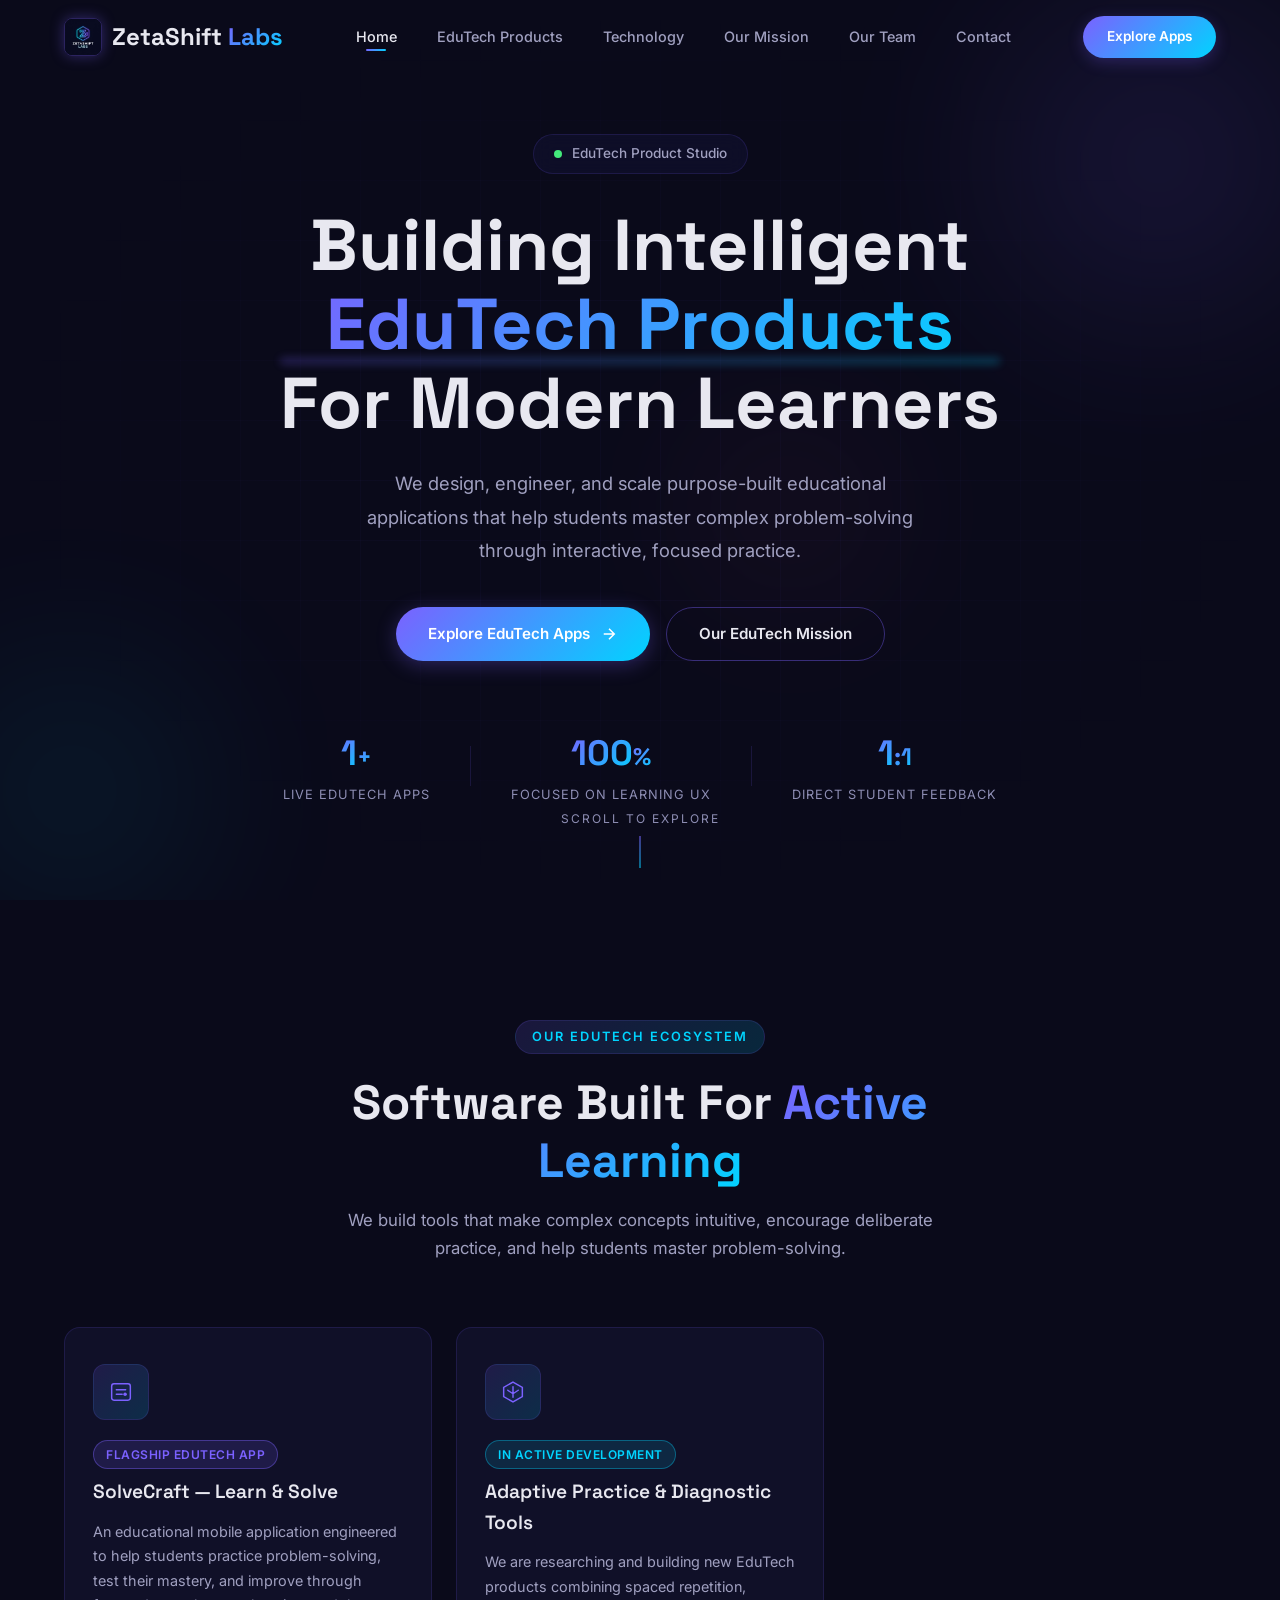
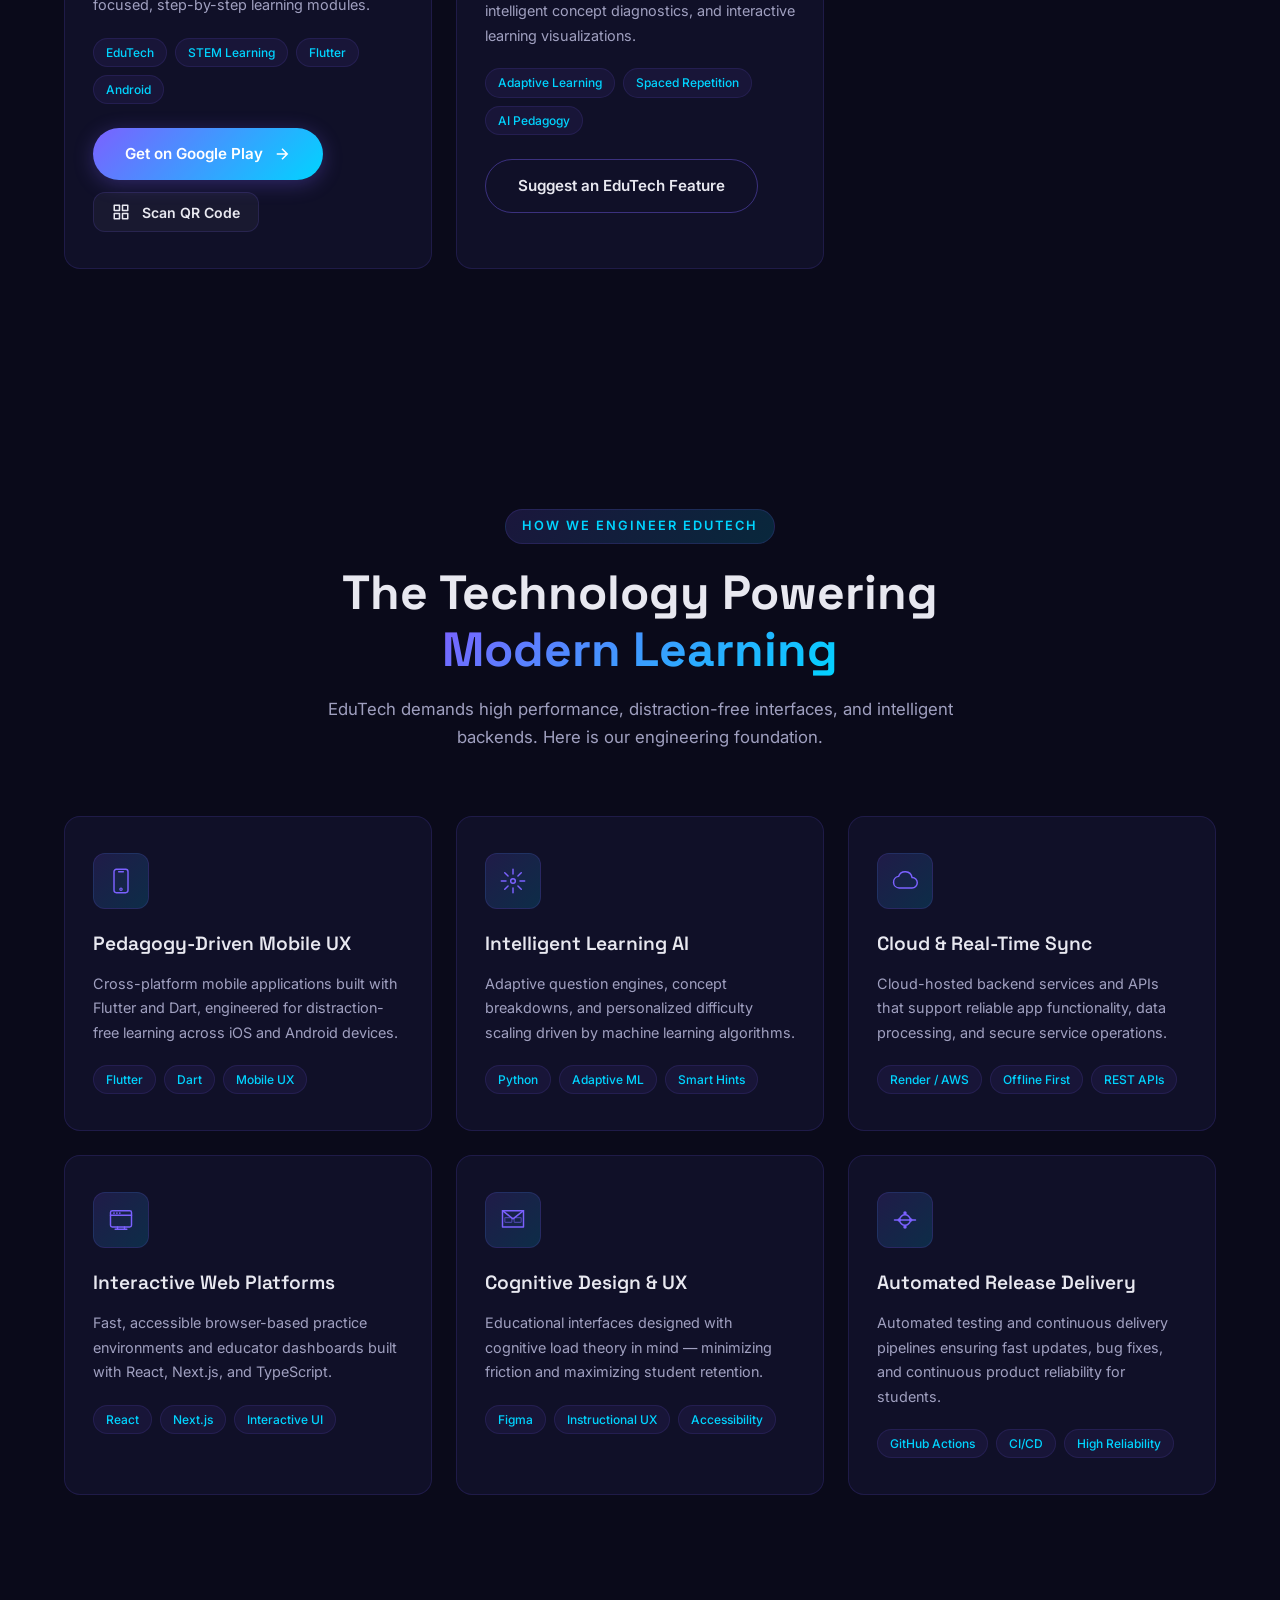
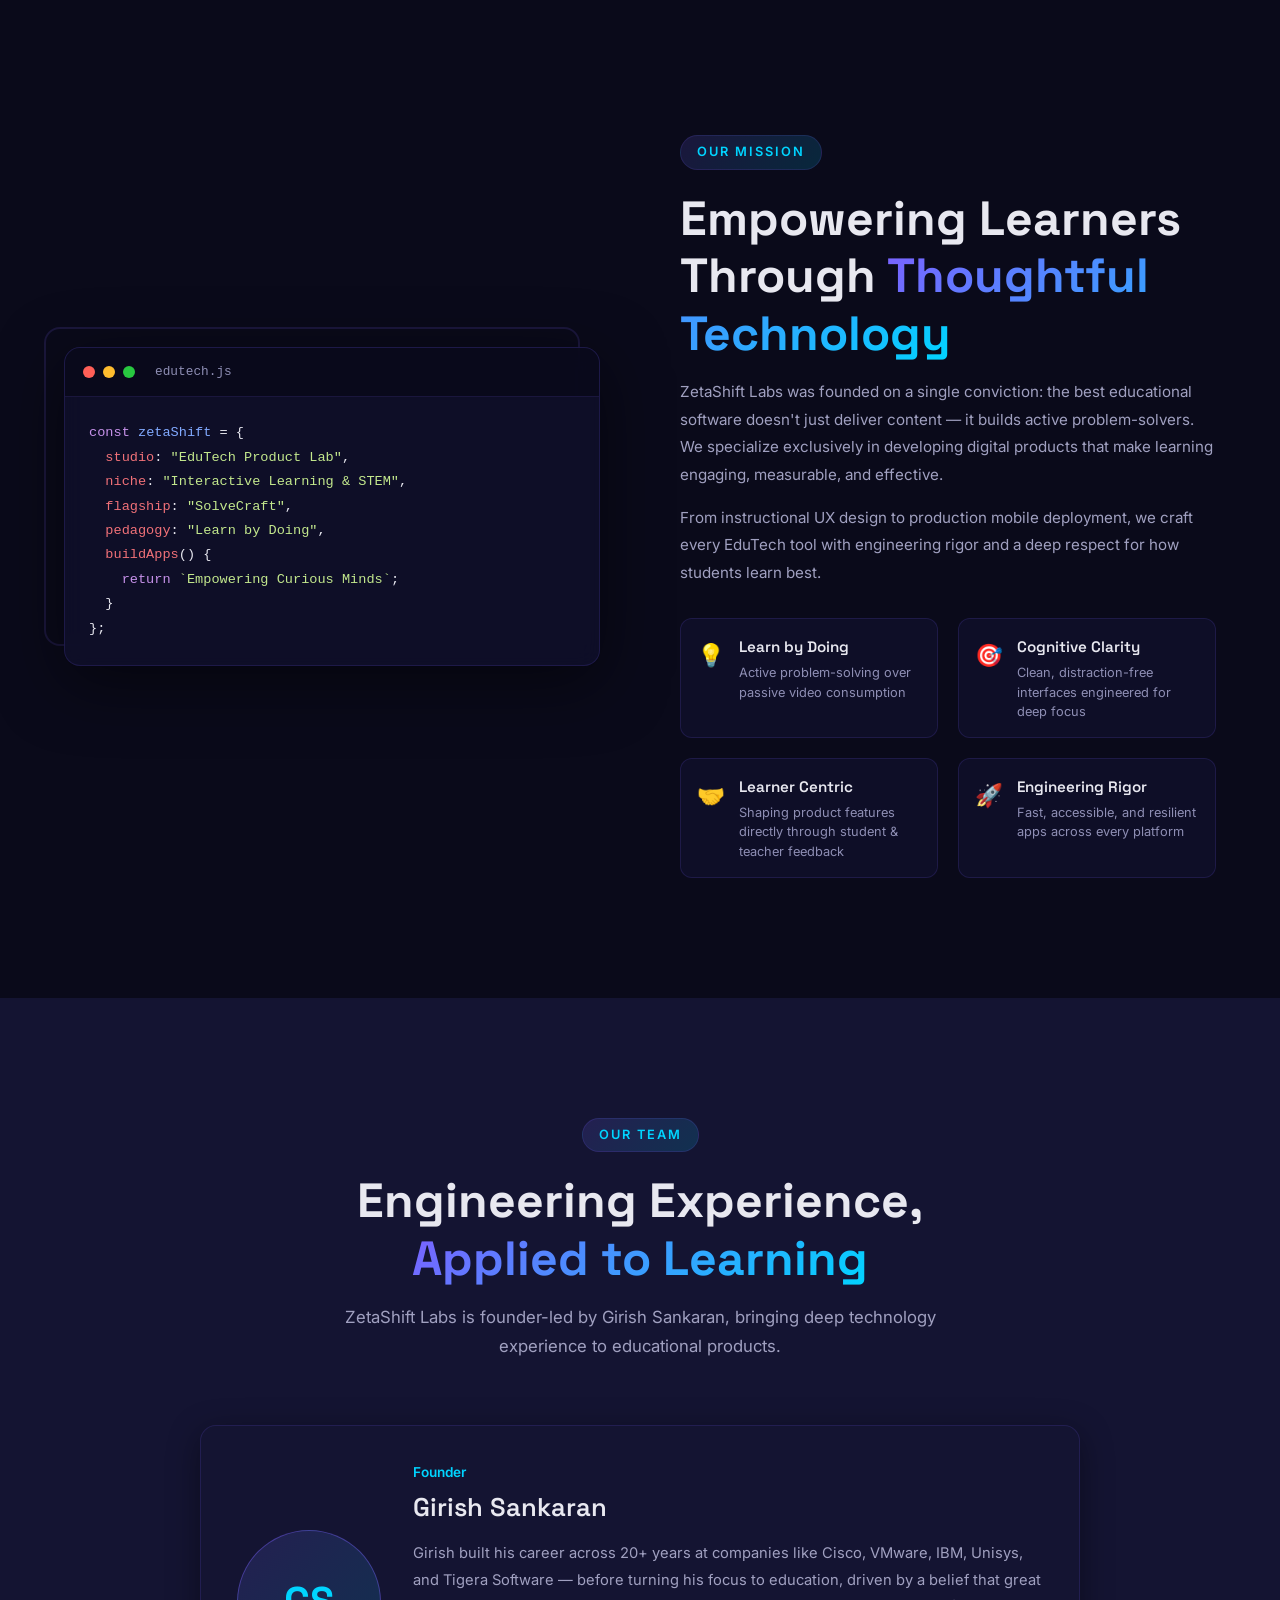
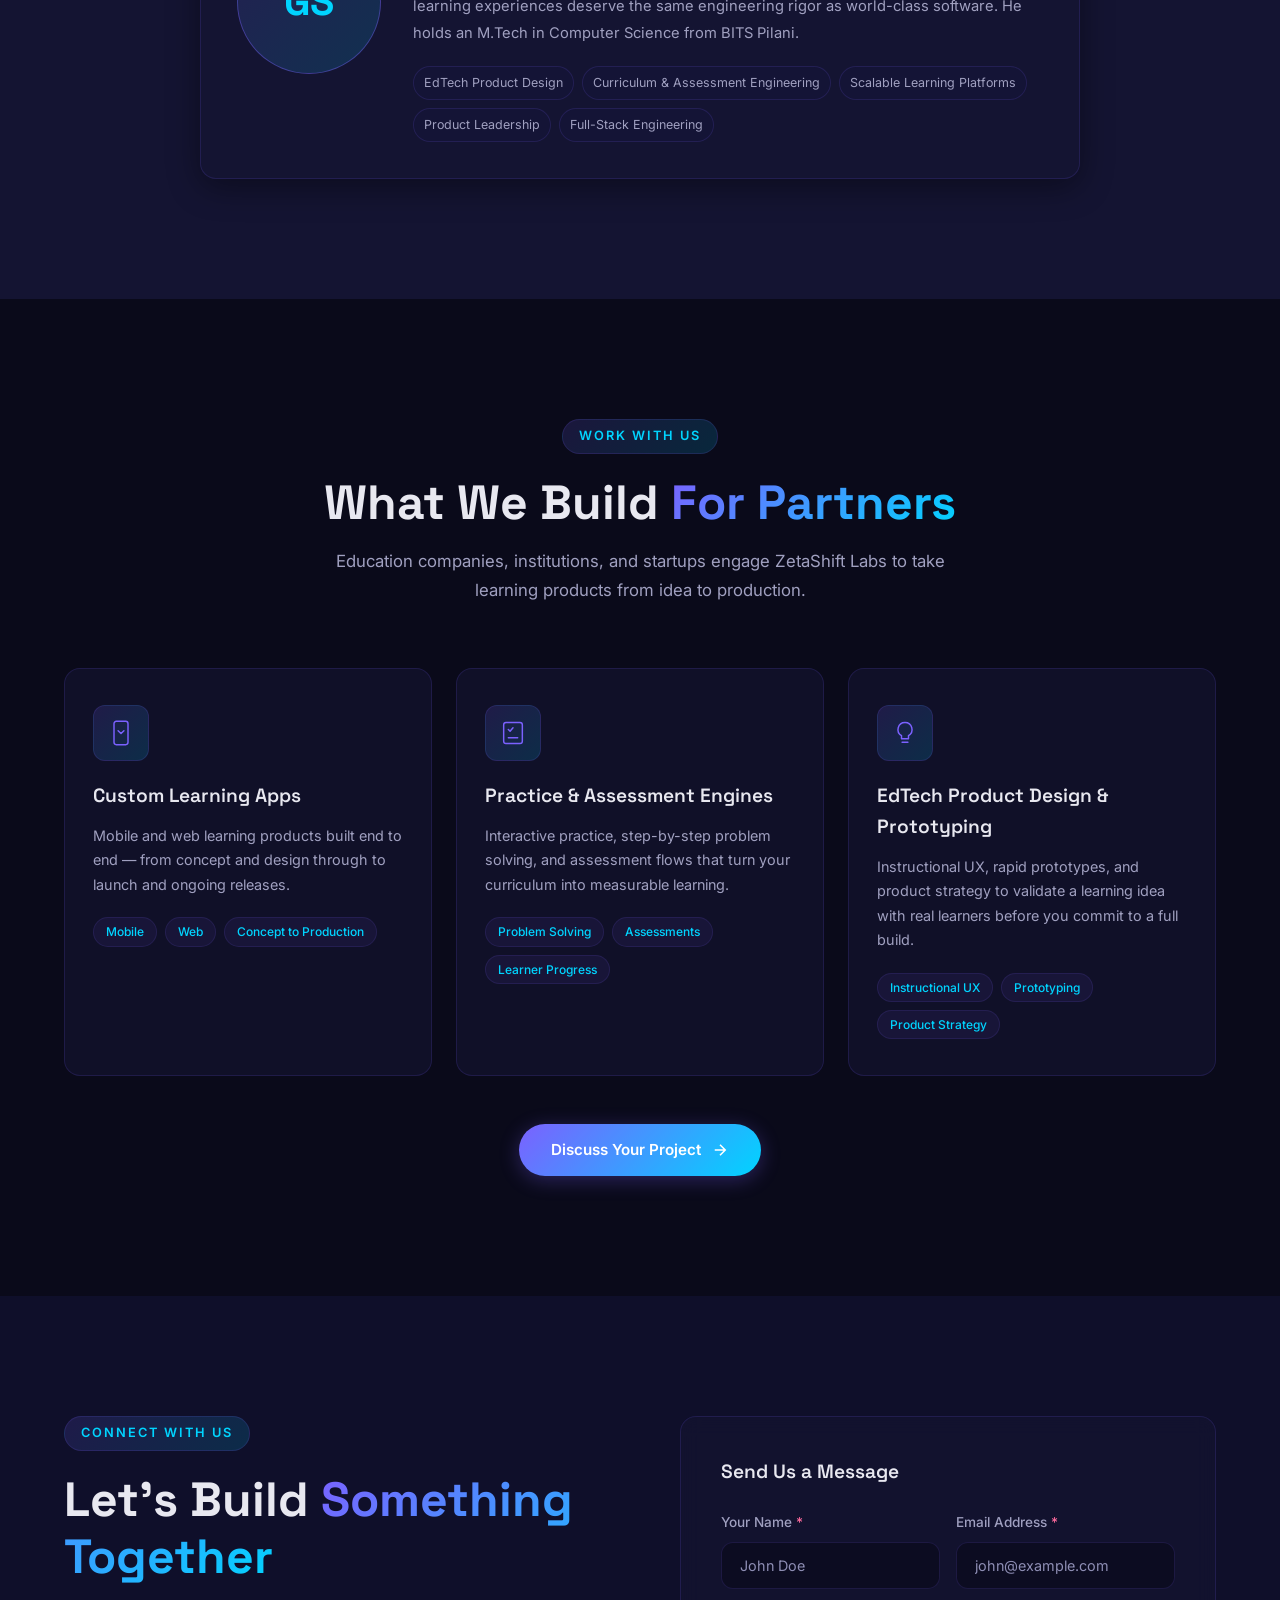
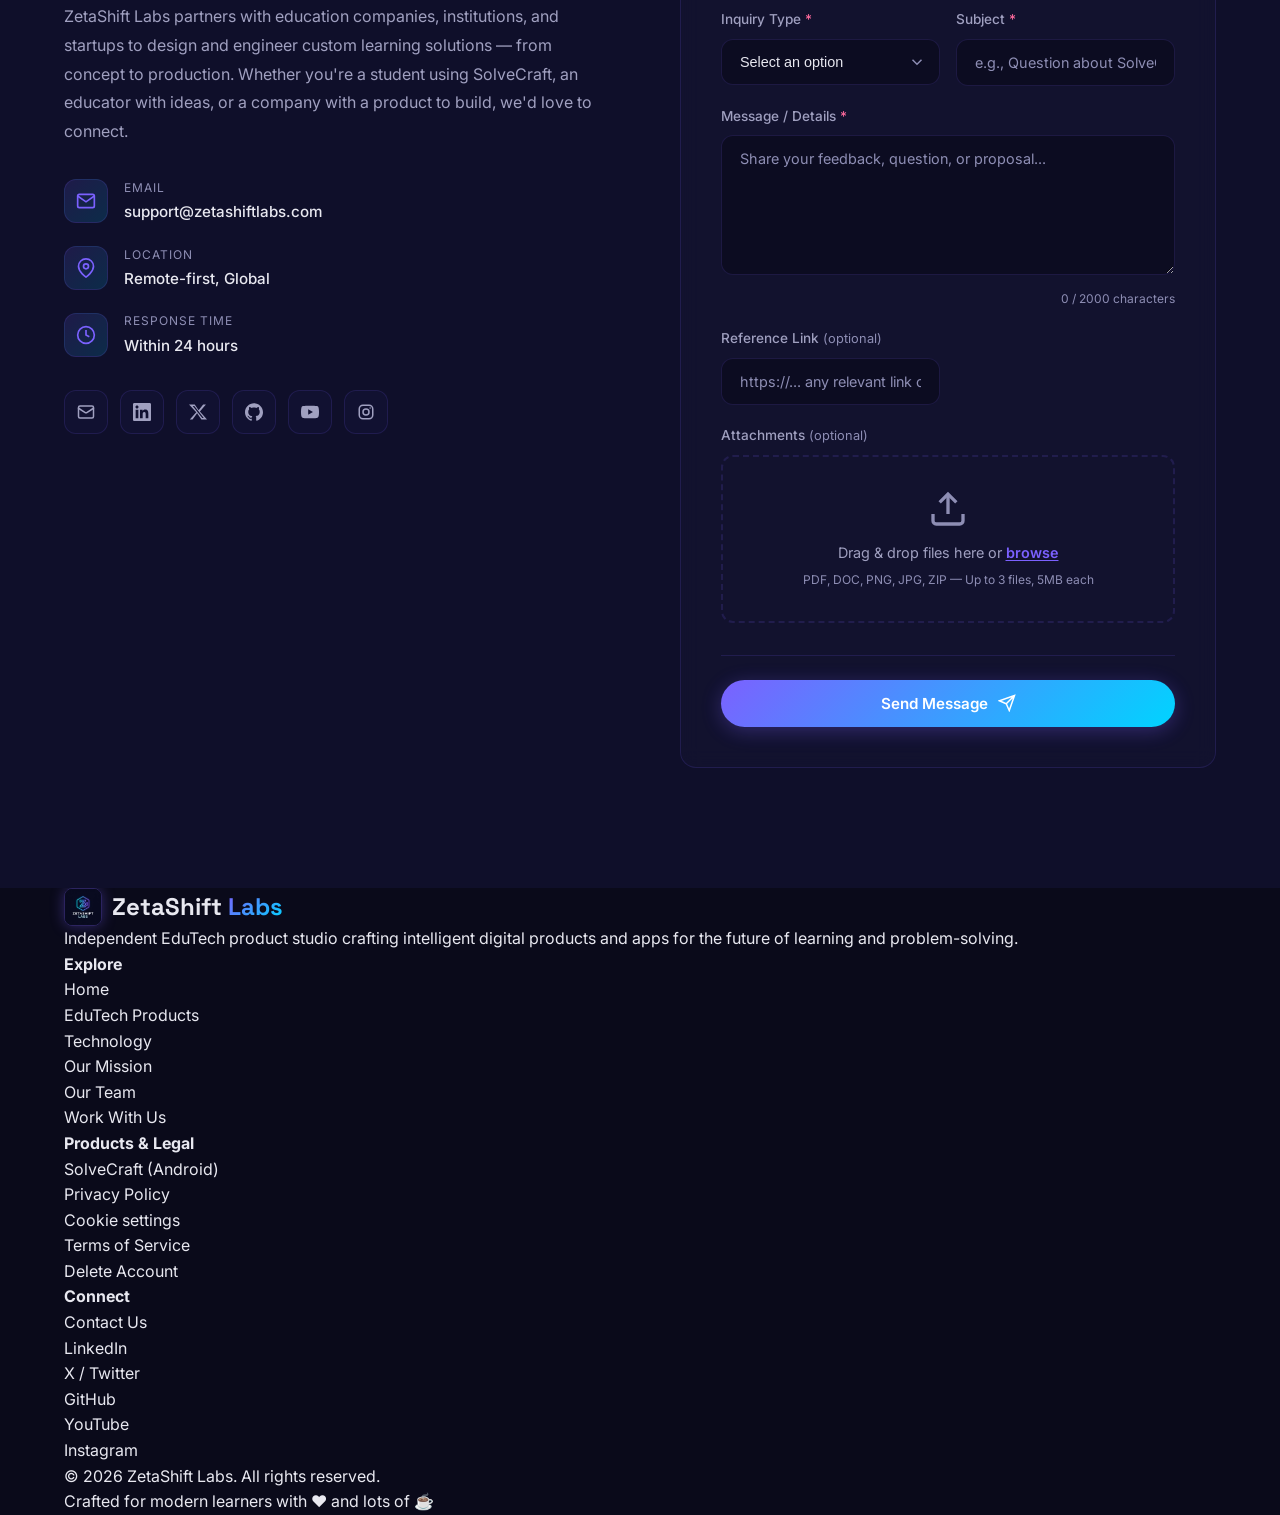
==== commit 36493928: "Use 128px logo in header/footer (411 KB -> 5 KB); keep full-size logo for link previews" ====
--- a/index.html
+++ b/index.html
@@ -2,24 +2,8 @@
 <html lang="en">
 
 <head>
-    <!-- Google tag (gtag.js) -->
-    <script async src="https://www.googletagmanager.com/gtag/js?id=G-91YYLYGNWC"></script>
-    <script>
-        window.dataLayer = window.dataLayer || [];
-        function gtag() { dataLayer.push(arguments); }
-        gtag('js', new Date());
-
-        gtag('config', 'G-91YYLYGNWC');
-    </script>
-
-    <!-- Microsoft Clarity -->
-    <script type="text/javascript">
-        (function (c, l, a, r, i, t, y) {
-            c[a] = c[a] || function () { (c[a].q = c[a].q || []).push(arguments) };
-            t = l.createElement(r); t.async = 1; t.src = "https://www.clarity.ms/tag/" + i;
-            y = l.getElementsByTagName(r)[0]; y.parentNode.insertBefore(t, y);
-        })(window, document, "clarity", "script", "yy8cpjsh6q");
-    </script>
+    <!-- Analytics load only after consent (see consent.js) -->
+    <script src="consent.js" defer></script>
     <meta charset="UTF-8">
     <meta name="viewport" content="width=device-width, initial-scale=1.0">
     <meta name="description"
@@ -129,7 +113,7 @@
     <nav class="navbar" id="navbar">
         <div class="nav-container">
             <a href="#home" class="nav-logo" id="nav-logo">
-                <img src="zetashift-logo.jpg" alt="ZetaShift Labs Logo" class="logo-img">
+                <img src="zetashift-logo-128.jpg" alt="ZetaShift Labs Logo" class="logo-img" width="38" height="38">
                 <span class="logo-text">ZetaShift <span class="logo-accent">Labs</span></span>
             </a>
             <ul class="nav-links" id="nav-links">
@@ -373,7 +357,7 @@
                     <p class="service-desc">Cloud-hosted backend services and APIs that support reliable app
                         functionality, data processing, and secure service operations.</p>
                     <ul class="service-tags">
-                        <li>GCP</li>
+                        <li>Render / AWS</li>
                         <li>Offline First</li>
                         <li>REST APIs</li>
                     </ul>
@@ -859,7 +843,7 @@
             <div class="footer-grid">
                 <div class="footer-brand">
                     <a href="#home" class="nav-logo">
-                        <img src="zetashift-logo.jpg" alt="ZetaShift Labs Logo" class="logo-img">
+                        <img src="zetashift-logo-128.jpg" alt="ZetaShift Labs Logo" class="logo-img" width="38" height="38">
                         <span class="logo-text">ZetaShift <span class="logo-accent">Labs</span></span>
                     </a>
                     <p class="footer-desc">Independent EduTech product studio crafting intelligent digital products and
@@ -883,6 +867,7 @@
                                 data-package="com.girishks.snapsolve" target="_blank"
                                 rel="noopener noreferrer">SolveCraft (Android)</a></li>
                         <li><a href="privacy-policy.html" target="_blank">Privacy Policy</a></li>
+                        <li><a href="#" data-cookie-settings>Cookie settings</a></li>
                         <li><a href="terms-of-service.html" target="_blank">Terms of Service</a></li>
                         <li><a href="delete-account.html" target="_blank">Delete Account</a></li>
                     </ul>
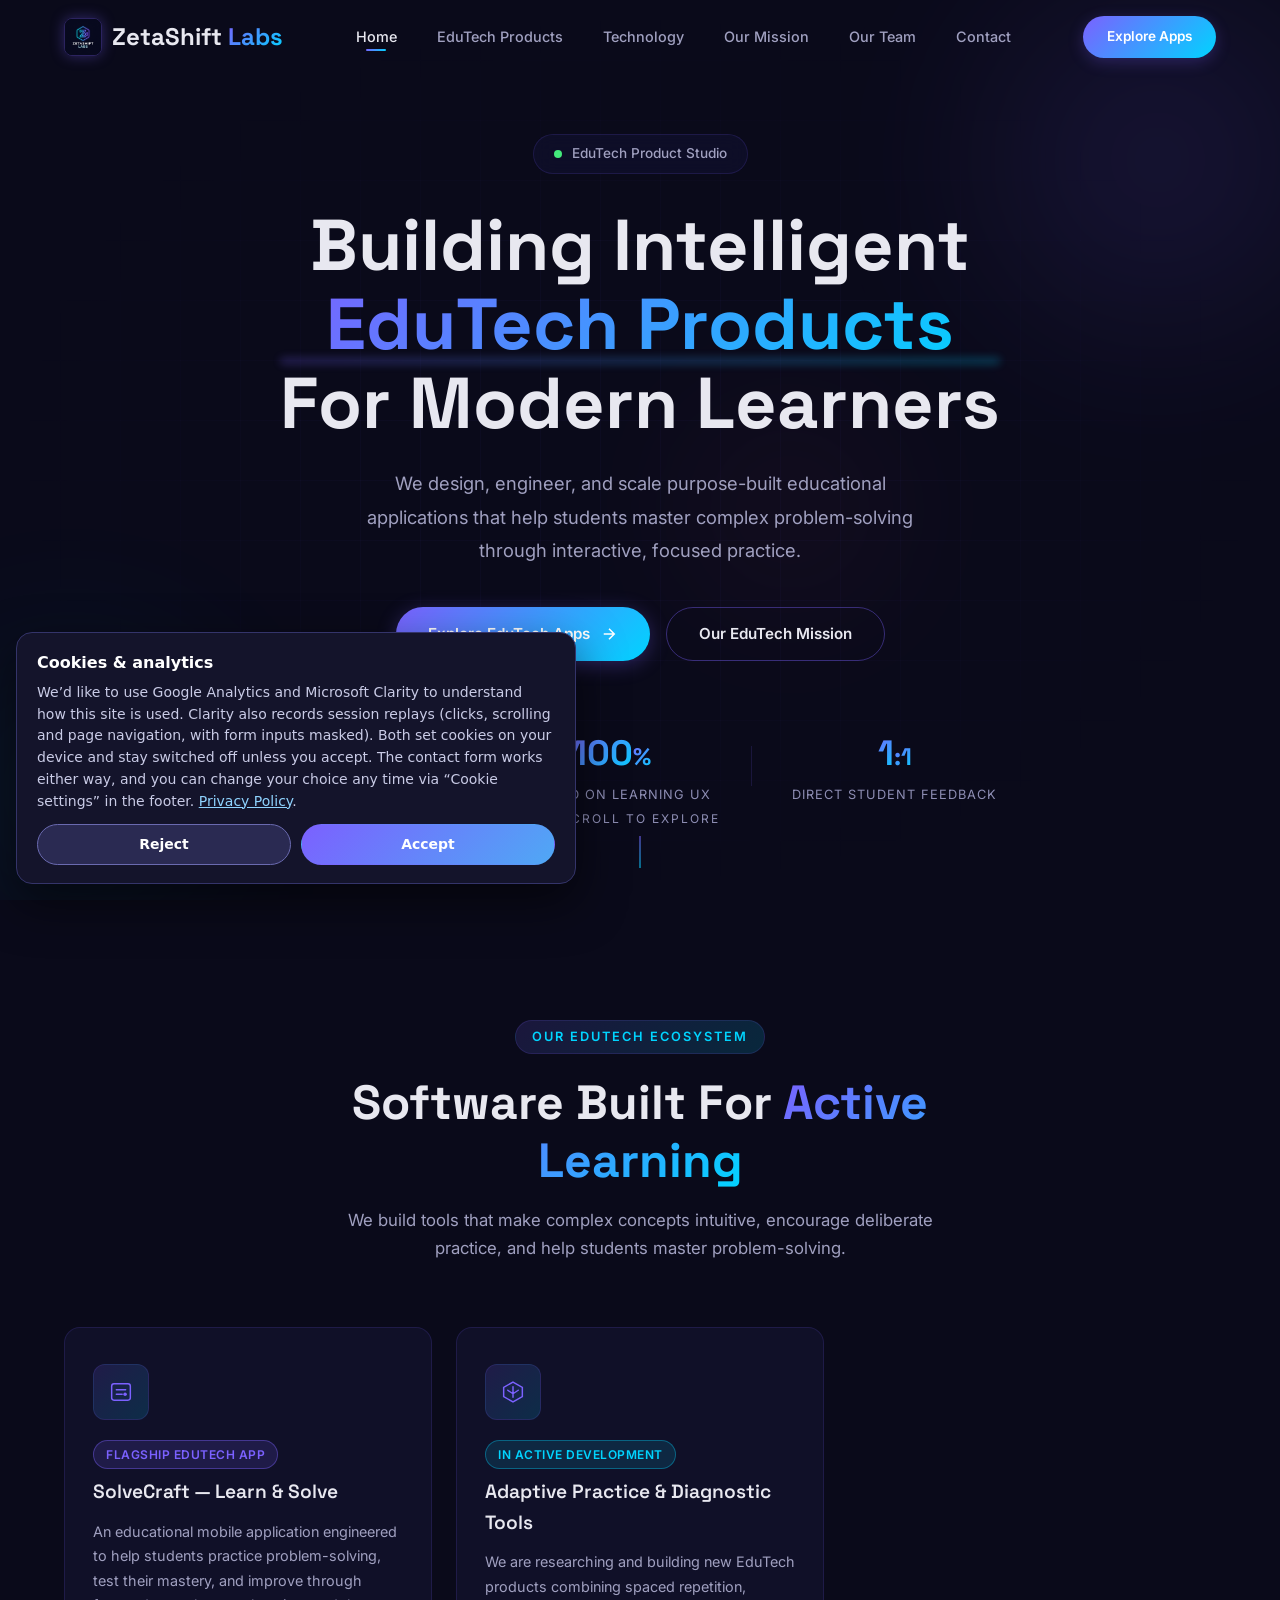
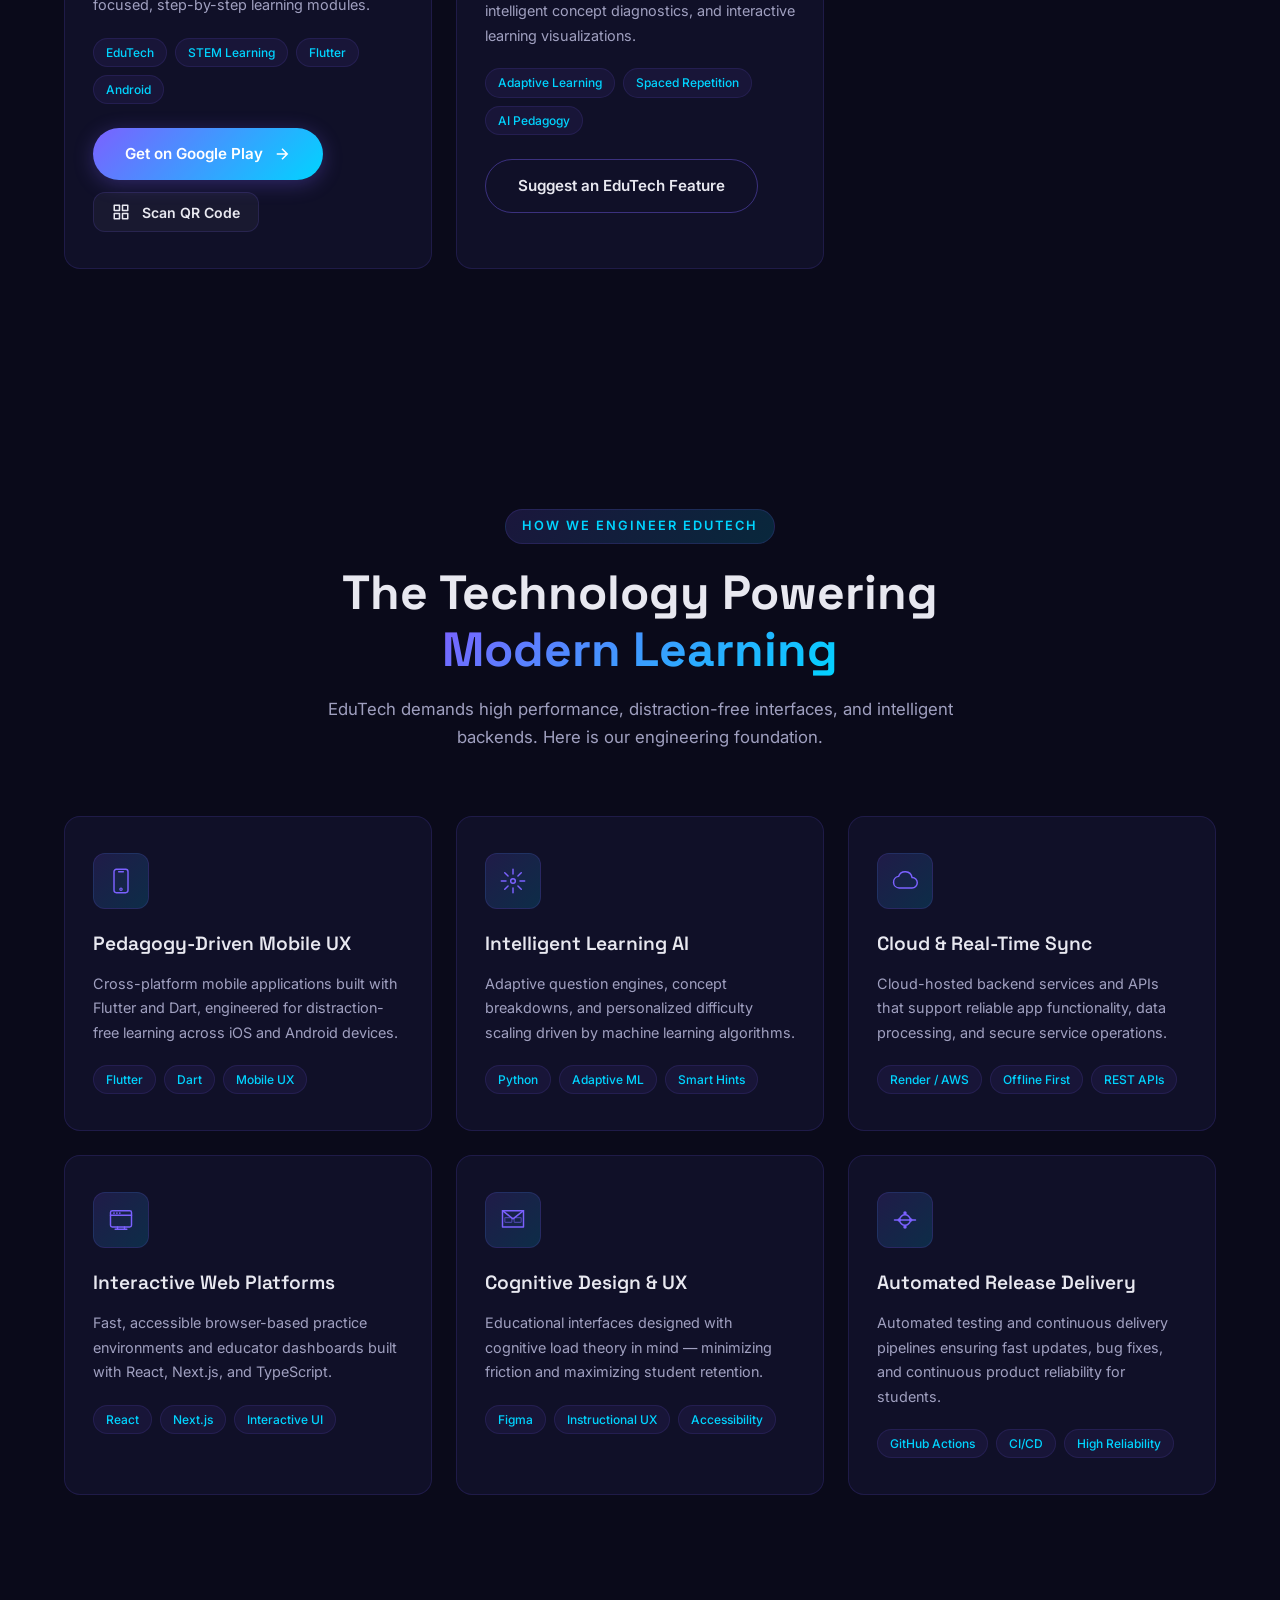
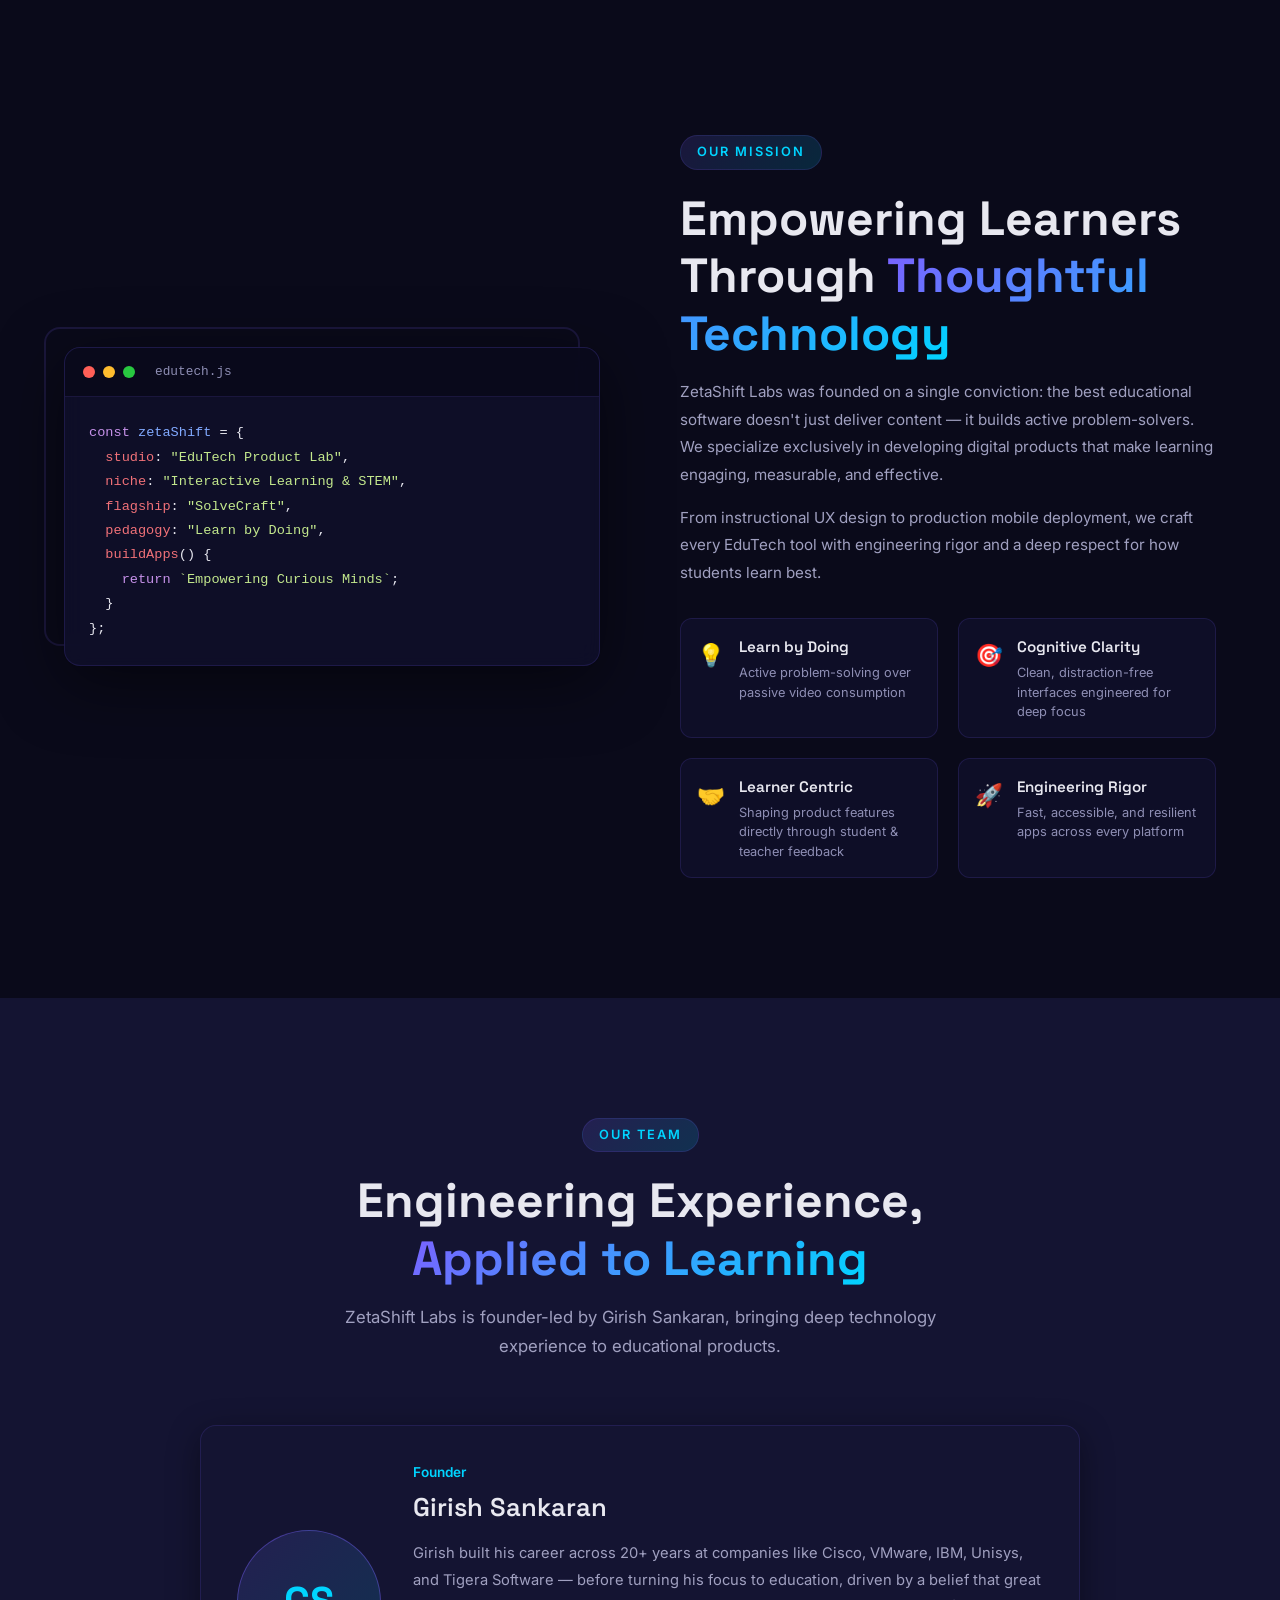
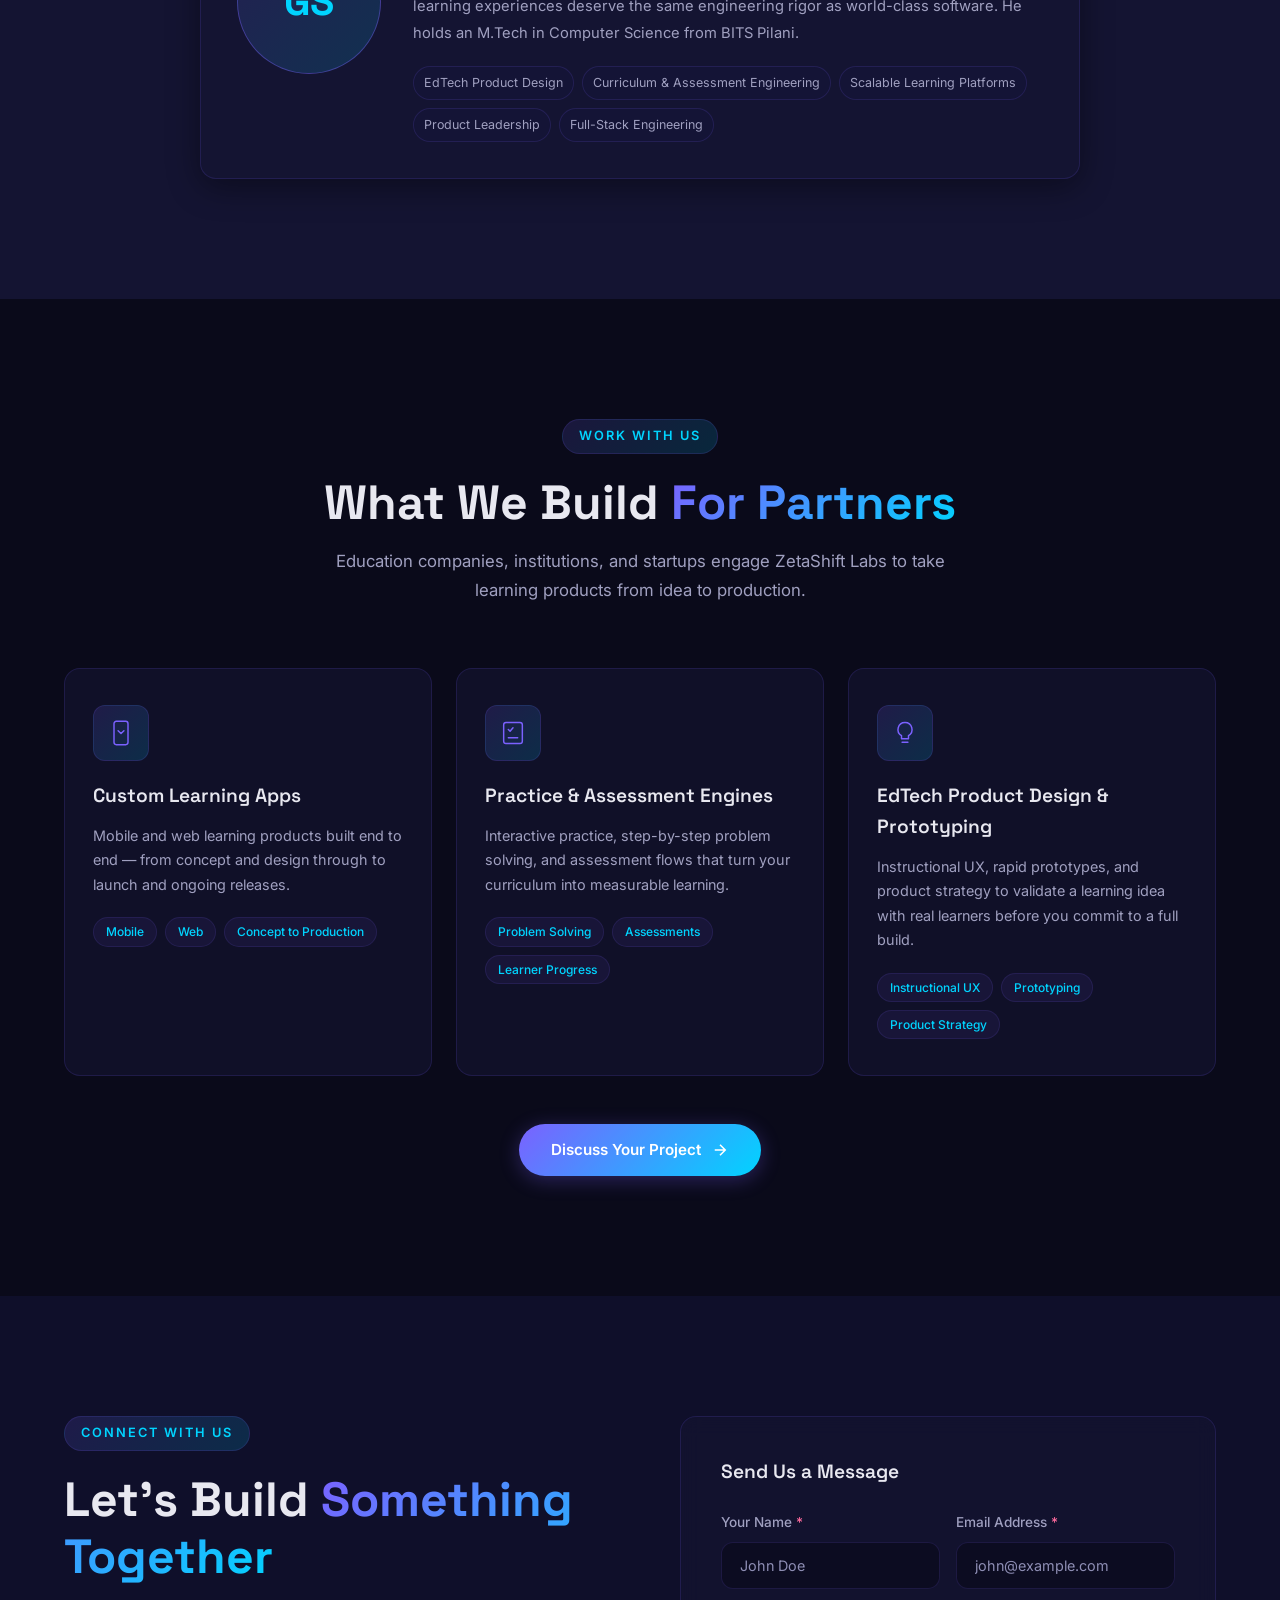
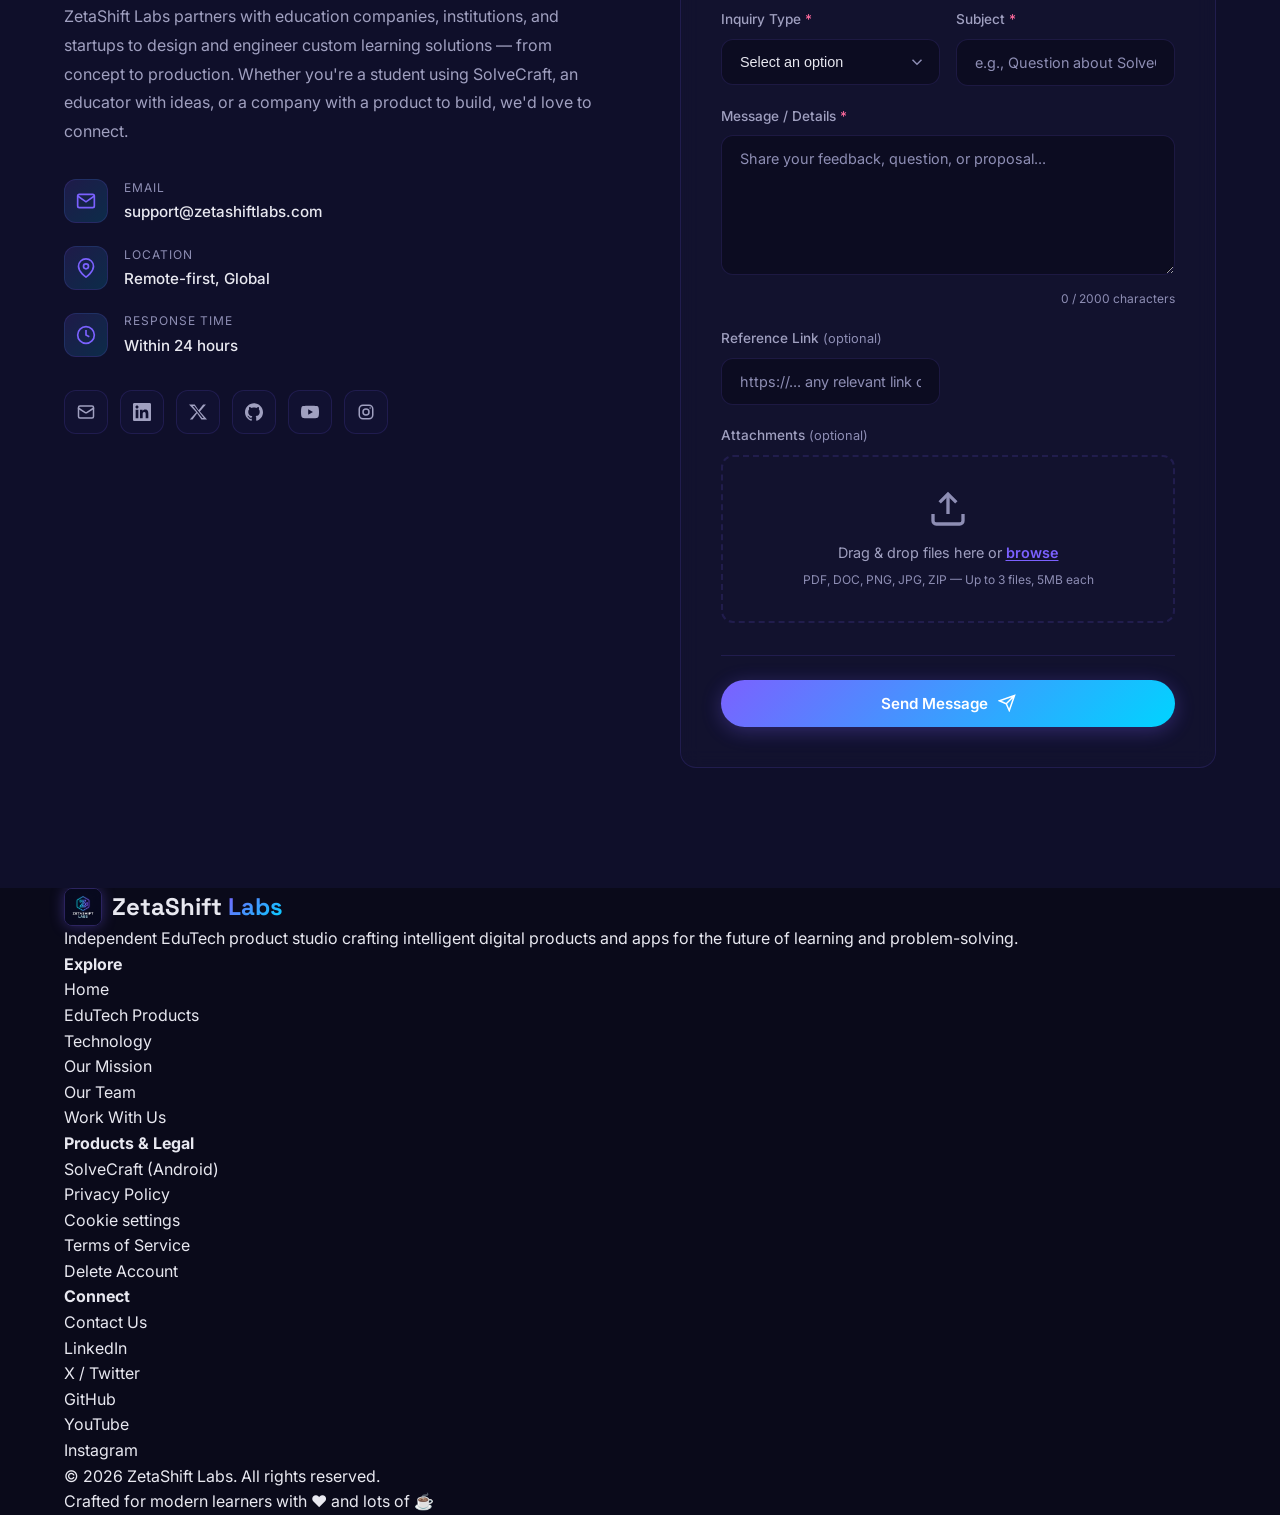
==== commit 61d0712a: "Load GA and Clarity only after consent; add cookie banner; update privacy policy (hosting, Google Wo" ====
--- a/index.html
+++ b/index.html
@@ -113,7 +113,7 @@
     <nav class="navbar" id="navbar">
         <div class="nav-container">
             <a href="#home" class="nav-logo" id="nav-logo">
-                <img src="zetashift-logo-128.jpg" alt="ZetaShift Labs Logo" class="logo-img" width="38" height="38">
+                <img src="zetashift-logo.jpg" alt="ZetaShift Labs Logo" class="logo-img">
                 <span class="logo-text">ZetaShift <span class="logo-accent">Labs</span></span>
             </a>
             <ul class="nav-links" id="nav-links">
@@ -843,7 +843,7 @@
             <div class="footer-grid">
                 <div class="footer-brand">
                     <a href="#home" class="nav-logo">
-                        <img src="zetashift-logo-128.jpg" alt="ZetaShift Labs Logo" class="logo-img" width="38" height="38">
+                        <img src="zetashift-logo.jpg" alt="ZetaShift Labs Logo" class="logo-img">
                         <span class="logo-text">ZetaShift <span class="logo-accent">Labs</span></span>
                     </a>
                     <p class="footer-desc">Independent EduTech product studio crafting intelligent digital products and
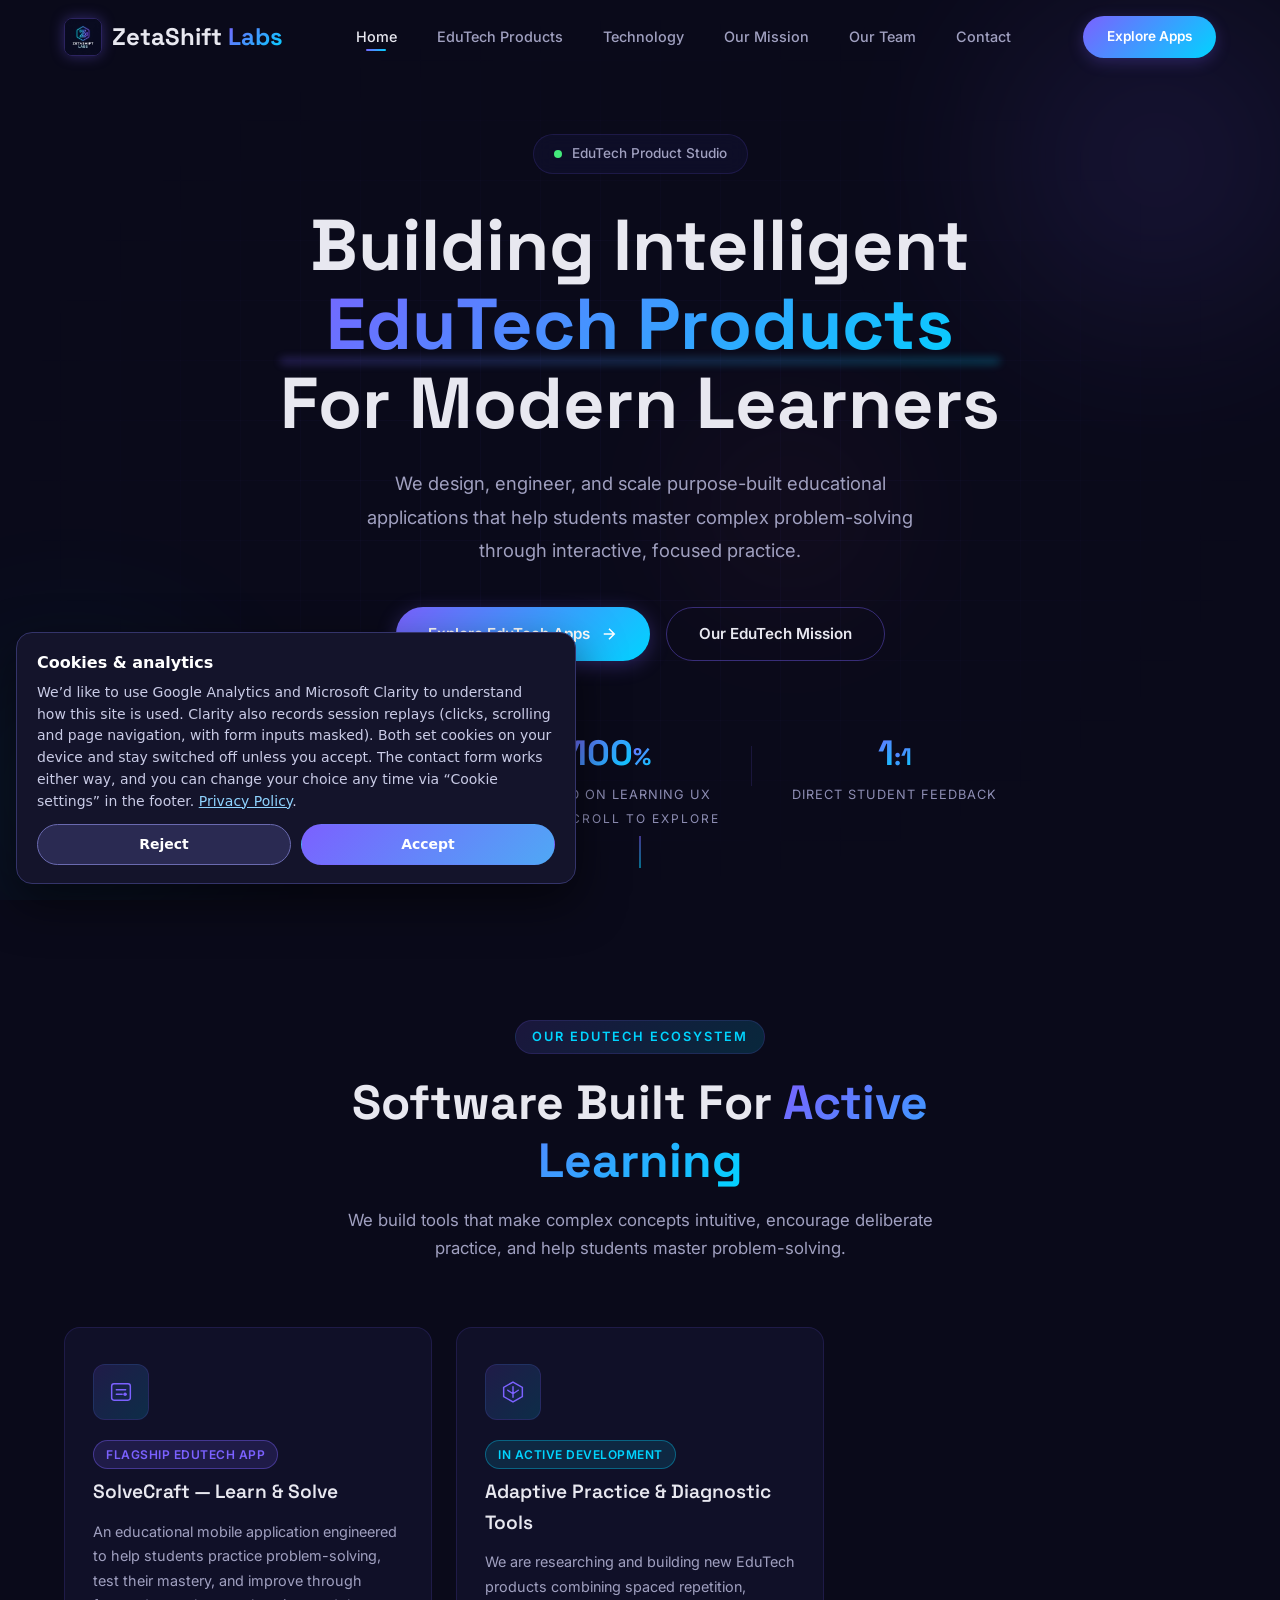
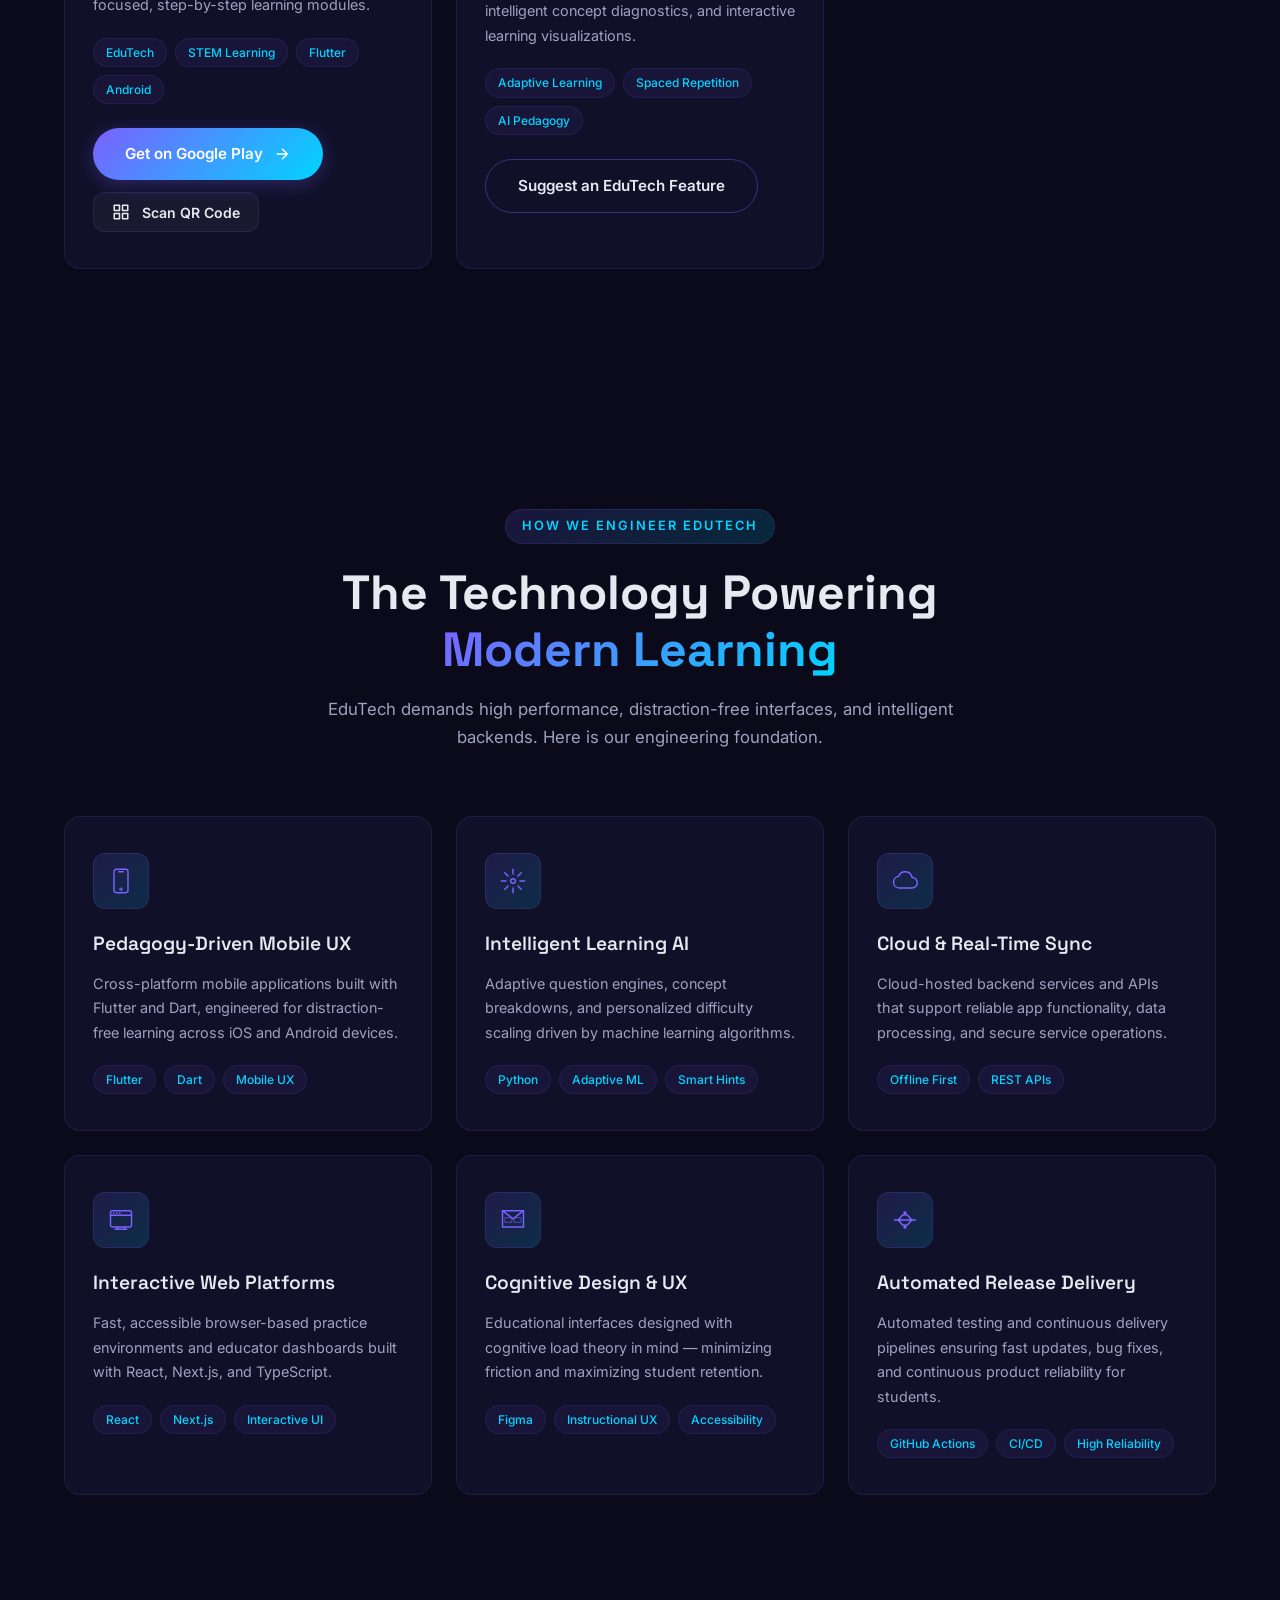
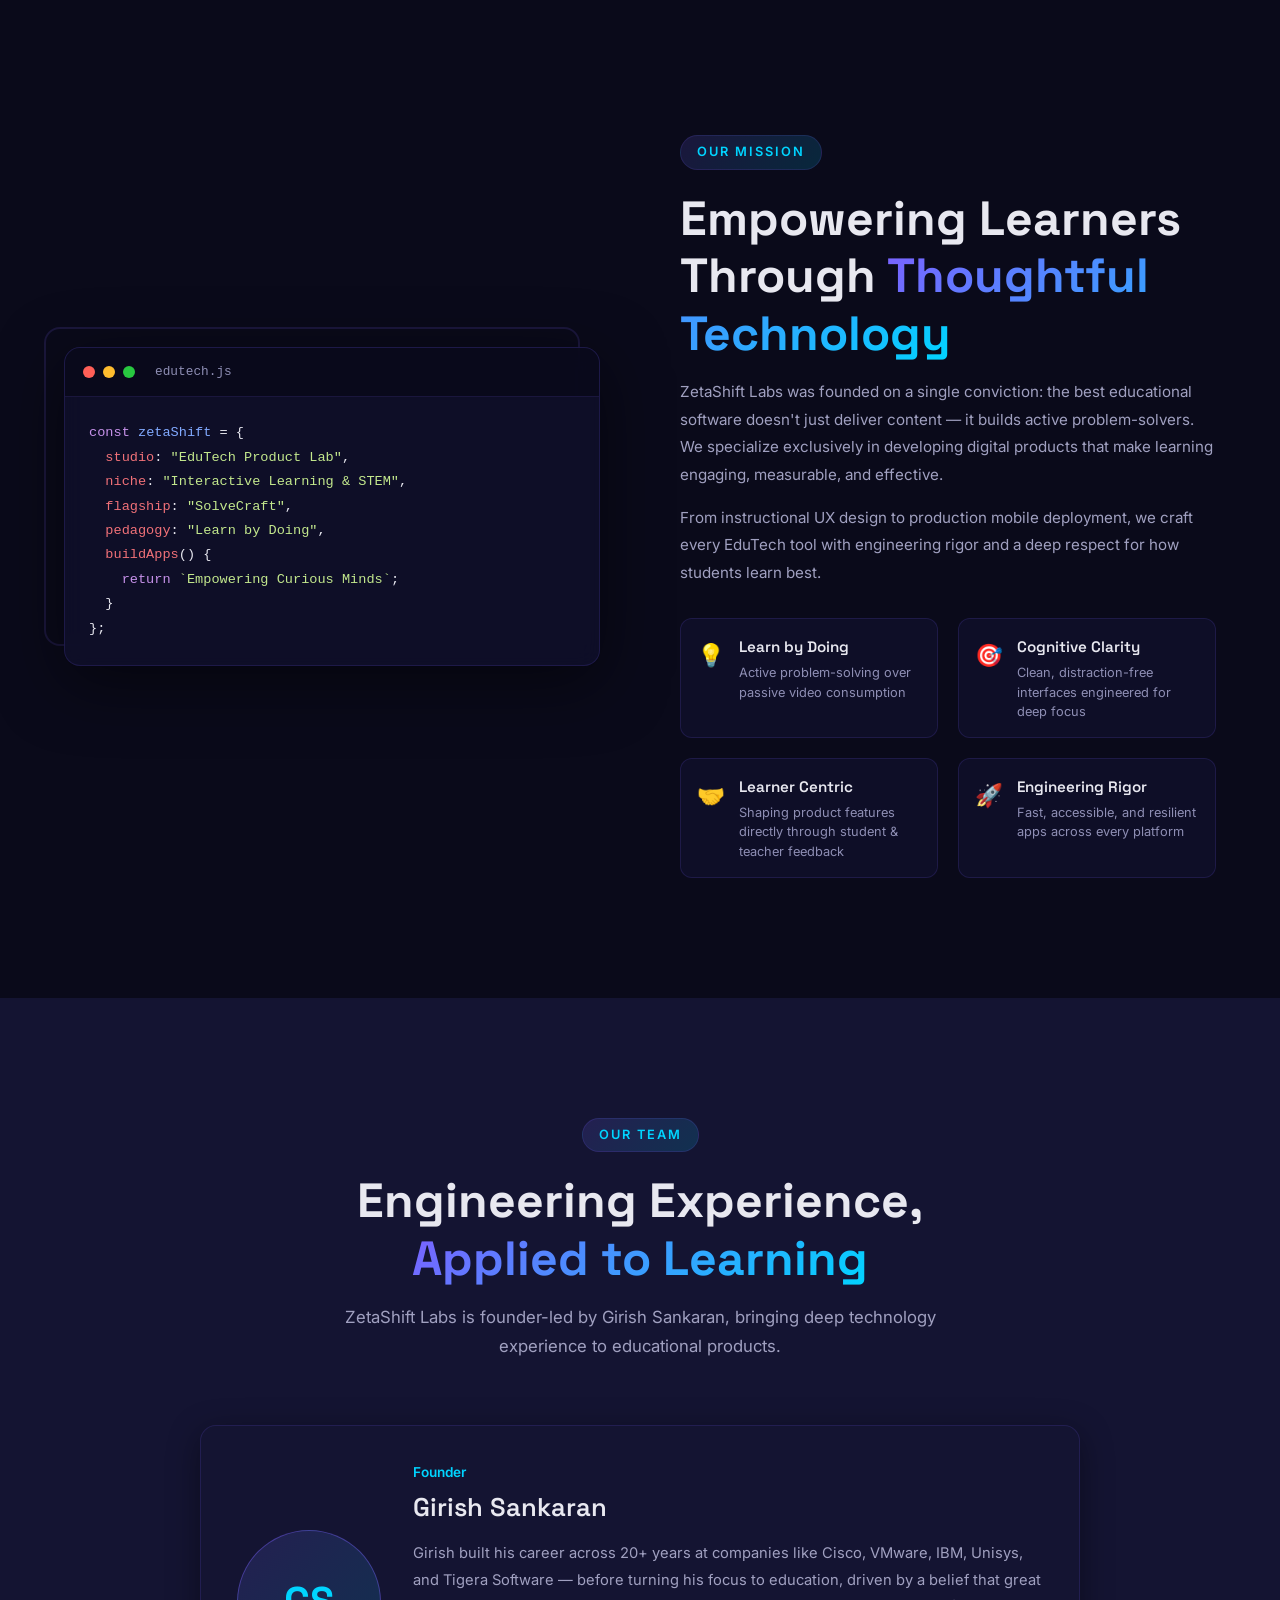
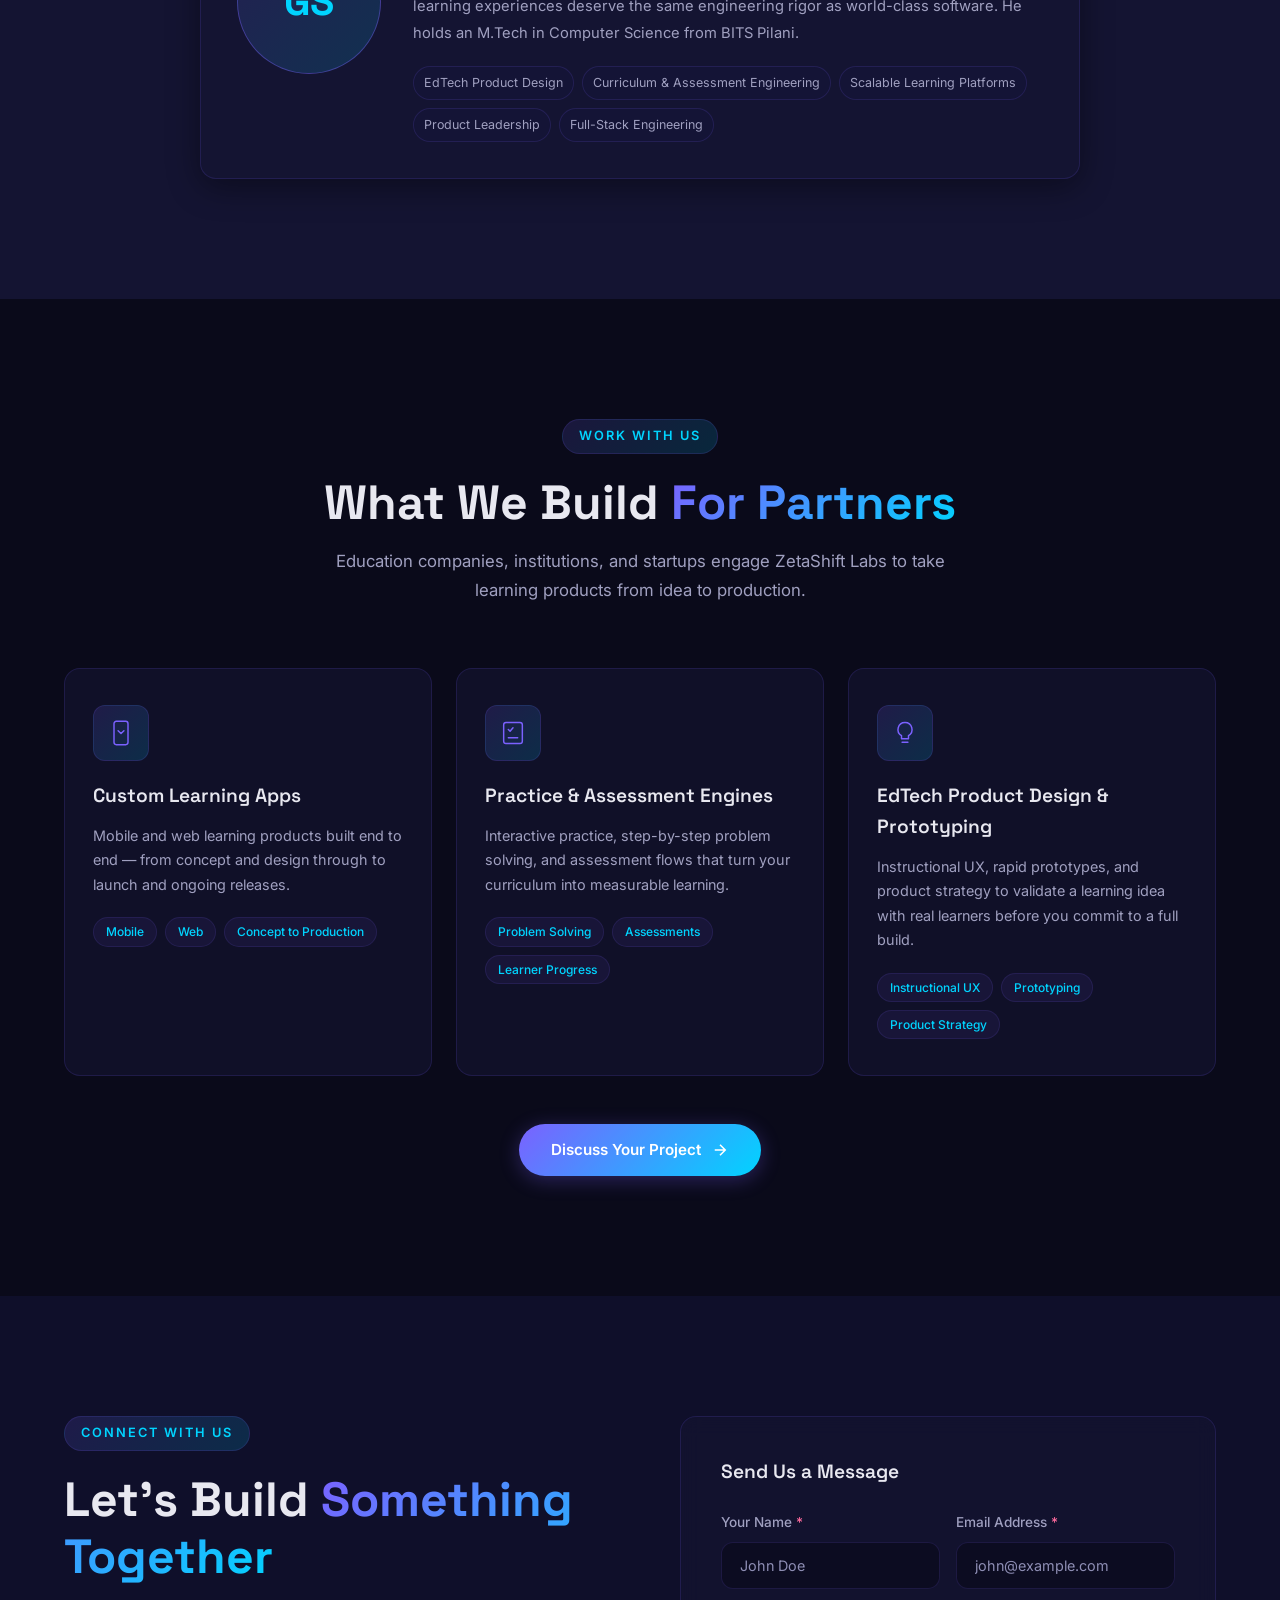
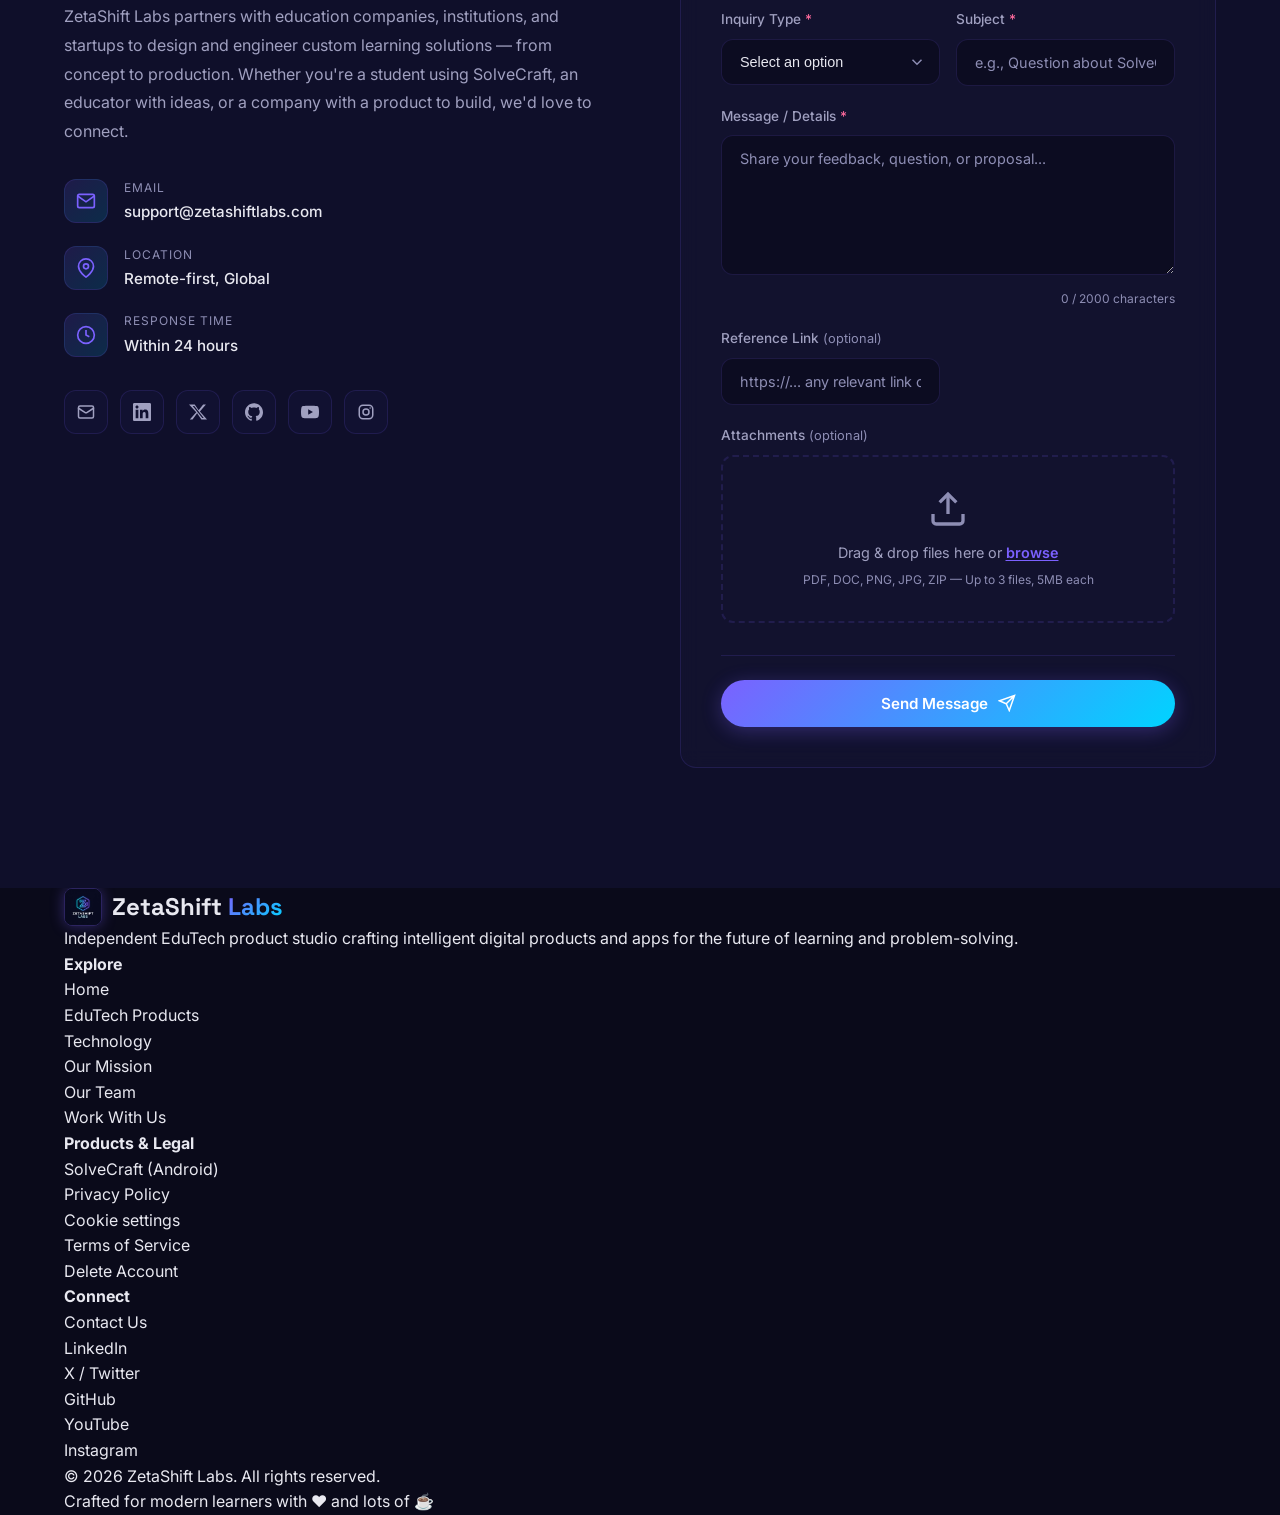
==== commit 9969a8fe: "Accessibility: keyboard file upload, aria for form errors/menu/success, reduced-motion support; drop" ====
--- a/index.html
+++ b/index.html
@@ -113,7 +113,7 @@
     <nav class="navbar" id="navbar">
         <div class="nav-container">
             <a href="#home" class="nav-logo" id="nav-logo">
-                <img src="zetashift-logo.jpg" alt="ZetaShift Labs Logo" class="logo-img">
+                <img src="zetashift-logo-128.jpg" alt="ZetaShift Labs Logo" class="logo-img" width="38" height="38">
                 <span class="logo-text">ZetaShift <span class="logo-accent">Labs</span></span>
             </a>
             <ul class="nav-links" id="nav-links">
@@ -125,7 +125,7 @@
                 <li><a href="#contact" class="nav-link">Contact</a></li>
             </ul>
             <a href="#products" class="nav-cta" id="nav-cta">Explore Apps</a>
-            <button class="nav-toggle" id="nav-toggle" aria-label="Toggle navigation">
+            <button class="nav-toggle" id="nav-toggle" aria-label="Toggle navigation" aria-expanded="false" aria-controls="nav-links">
                 <span class="toggle-line"></span>
                 <span class="toggle-line"></span>
                 <span class="toggle-line"></span>
@@ -357,7 +357,6 @@
                     <p class="service-desc">Cloud-hosted backend services and APIs that support reliable app
                         functionality, data processing, and secure service operations.</p>
                     <ul class="service-tags">
-                        <li>Render / AWS</li>
                         <li>Offline First</li>
                         <li>REST APIs</li>
                     </ul>
@@ -780,7 +779,7 @@
 
                         <div class="form-row">
                             <div class="form-group" style="flex: 1;">
-                                <label class="form-label">Reference Link <span
+                                <label for="reference-link" class="form-label">Reference Link <span
                                         class="form-hint">(optional)</span></label>
                                 <input type="url" id="reference-link" name="reference-link" class="form-input"
                                     placeholder="https://... any relevant link or reference">
@@ -788,22 +787,22 @@
                         </div>
 
                         <div class="form-group">
-                            <label class="form-label">Attachments <span class="form-hint">(optional)</span></label>
+                            <label class="form-label" id="attachments-label">Attachments <span class="form-hint">(optional)</span></label>
                             <div class="file-upload" id="file-upload">
                                 <input type="file" id="file-input" name="attachments" multiple
                                     accept=".pdf,.doc,.docx,.png,.jpg,.jpeg,.zip" hidden>
-                                <div class="file-upload-area" id="file-upload-area">
+                                <div class="file-upload-area" id="file-upload-area" role="button" tabindex="0" aria-labelledby="attachments-label file-upload-text" aria-describedby="file-upload-hint">
                                     <svg class="file-upload-icon" viewBox="0 0 24 24" fill="none" stroke="currentColor"
                                         stroke-width="2">
                                         <path d="M21 15v4a2 2 0 01-2 2H5a2 2 0 01-2-2v-4" />
                                         <polyline points="17 8 12 3 7 8" />
                                         <line x1="12" y1="3" x2="12" y2="15" />
                                     </svg>
-                                    <p class="file-upload-text">Drag & drop files here or <span
+                                    <p class="file-upload-text" id="file-upload-text">Drag & drop files here or <span
                                             class="file-upload-link">browse</span></p>
-                                    <p class="file-upload-hint">PDF, DOC, PNG, JPG, ZIP — Up to 3 files, 5MB each</p>
+                                    <p class="file-upload-hint" id="file-upload-hint">PDF, DOC, PNG, JPG, ZIP — Up to 3 files, 5MB each</p>
                                 </div>
-                                <div class="file-list" id="file-list"></div>
+                                <div class="file-list" id="file-list" aria-live="polite"></div>
                             </div>
                         </div>
 
@@ -818,14 +817,14 @@
                         </div>
 
                         <!-- SUCCESS STATE -->
-                        <div class="form-success" id="form-success">
+                        <div class="form-success" id="form-success" role="status" aria-live="polite">
                             <div class="success-animation">
                                 <svg class="success-checkmark" viewBox="0 0 52 52">
                                     <circle class="success-circle" cx="26" cy="26" r="25" fill="none" />
                                     <path class="success-check" fill="none" d="M14.1 27.2l7.1 7.2 16.7-16.8" />
                                 </svg>
                             </div>
-                            <h3 class="success-title">Message Received!</h3>
+                            <h3 class="success-title" tabindex="-1">Message Received!</h3>
                             <p class="success-text">Thank you for connecting with ZetaShift Labs. We've received your
                                 message and will get back to you shortly.</p>
                             <button type="button" class="btn btn-secondary" onclick="resetForm()">Send Another
@@ -843,7 +842,7 @@
             <div class="footer-grid">
                 <div class="footer-brand">
                     <a href="#home" class="nav-logo">
-                        <img src="zetashift-logo.jpg" alt="ZetaShift Labs Logo" class="logo-img">
+                        <img src="zetashift-logo-128.jpg" alt="ZetaShift Labs Logo" class="logo-img" width="38" height="38">
                         <span class="logo-text">ZetaShift <span class="logo-accent">Labs</span></span>
                     </a>
                     <p class="footer-desc">Independent EduTech product studio crafting intelligent digital products and
--- a/index.css
+++ b/index.css
@@ -2166,4 +2166,32 @@
         .contact-form-wrapper {
             padding: 20px;
         }
-    }+    }
+
+/* ============================================
+   ACCESSIBILITY
+   ============================================ */
+.file-upload-area:focus-visible {
+    outline: 2px solid var(--accent-secondary);
+    outline-offset: 3px;
+}
+
+@media (prefers-reduced-motion: reduce) {
+    html {
+        scroll-behavior: auto;
+    }
+
+    *,
+    *::before,
+    *::after {
+        animation-duration: 0.01ms !important;
+        animation-delay: 0s !important;
+        animation-iteration-count: 1 !important;
+        transition-duration: 0.01ms !important;
+        scroll-behavior: auto !important;
+    }
+
+    .particle {
+        display: none;
+    }
+}
